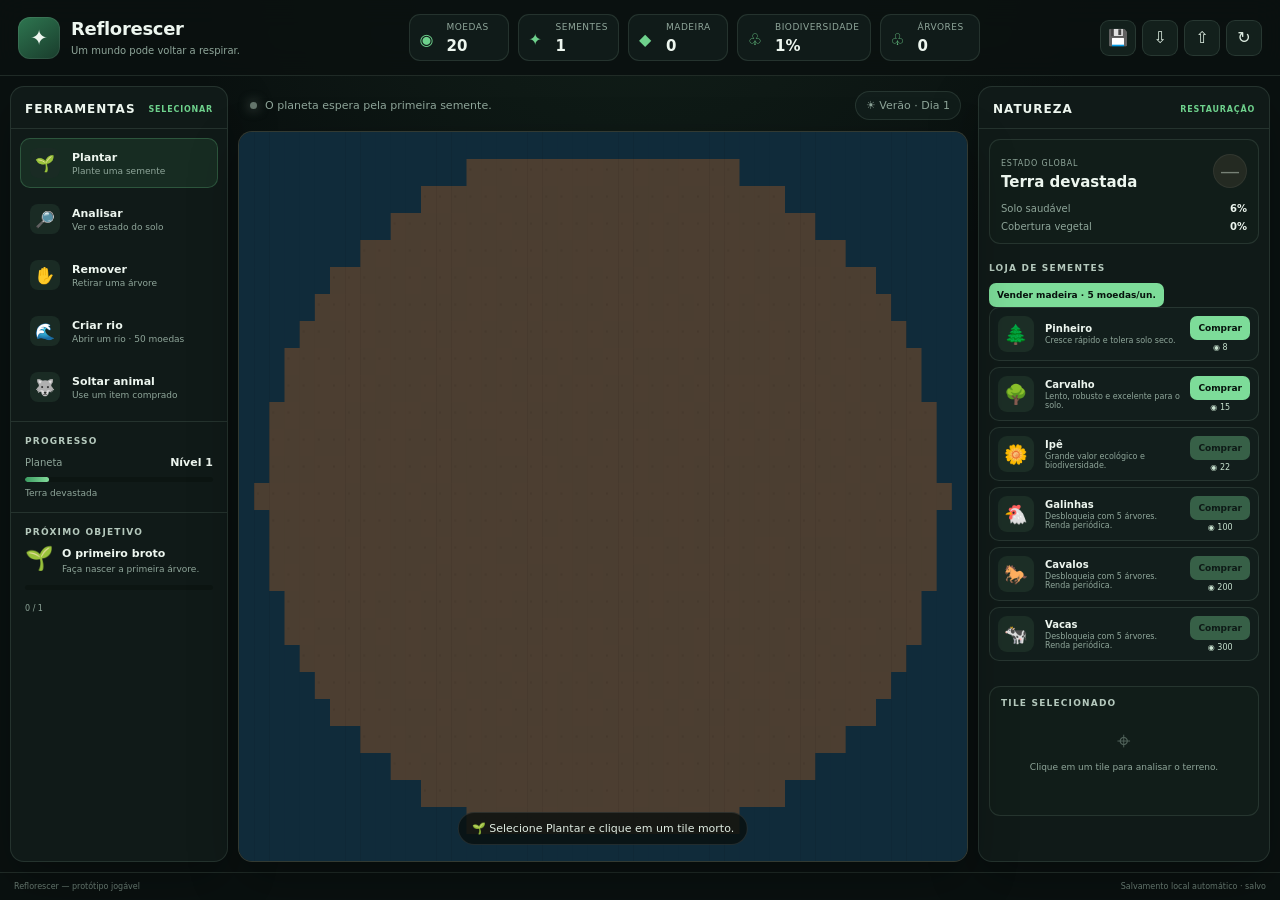
==== index.html @ 55187edc "mudanças no jogo" ====
<!DOCTYPE html>
<html lang="pt-BR">
<head>
  <meta charset="UTF-8">
  <meta name="viewport" content="width=device-width, initial-scale=1.0">
  <title>Reflorescer</title>
  <link rel="stylesheet" href="css/style.css">
  <link rel="stylesheet" href="css/ui.css">
  <link rel="stylesheet" href="css/animations.css">
  <link rel="shortcut icon" href="img/favicon.jogo.png" type="image/x-icon">
</head>
<body>
  <div id="app">
    <header class="topbar">
      <div class="brand">
        <div class="brand-mark">✦</div>
        <div>
          <h1>Reflorescer</h1>
          <span>Um mundo pode voltar a respirar.</span>
        </div>
      </div>

      <div class="stats" aria-label="Recursos do planeta">
        <div class="stat"><span class="icon">◉</span><span class="label">Moedas</span><strong id="coinsValue">0</strong></div>
        <div class="stat"><span class="icon">✦</span><span class="label">Sementes</span><strong id="seedsValue">1</strong></div>
        <div class="stat"><span class="icon">◆</span><span class="label">Madeira</span><strong id="woodValue">0</strong></div>
        <div class="stat bio-stat"><span class="icon">♧</span><span class="label">Biodiversidade</span><strong id="bioValue">0%</strong></div>
        <div class="stat"><span class="icon">♧</span><span class="label">Árvores</span><strong id="treesValue">0</strong></div>
      </div>

      <div class="top-actions">
        <button class="icon-button" id="saveButton" title="Salvar">💾</button>
        <button class="icon-button" id="exportButton" title="Exportar save">⇩</button>
        <label class="icon-button file-button" title="Importar save">⇧<input id="importInput" type="file" accept=".json,application/json"></label>
        <button class="icon-button danger" id="resetButton" title="Resetar mundo">↻</button>
      </div>
    </header>

    <main class="game-layout">
      <aside class="panel left-panel">
        <div class="panel-title">
          <span>Ferramentas</span>
          <small>SELECIONAR</small>
        </div>

        <div class="tool-list">
          <button class="tool active" data-tool="plant"><span>🌱</span><div><b>Plantar</b><small>Plante uma semente</small></div></button>
          <button class="tool" data-tool="inspect"><span>🔎</span><div><b>Analisar</b><small>Ver o estado do solo</small></div></button>
          <button class="tool" data-tool="remove"><span>✋</span><div><b>Remover</b><small>Retirar uma árvore</small></div></button>
          <button class="tool" data-tool="river"><span>🌊</span><div><b>Criar rio</b><small>Abrir um rio · 50 moedas</small></div></button>
          <button class="tool" data-tool="animal"><span>🐺</span><div><b>Soltar animal</b><small>Use um item comprado</small></div></button>
        </div>

        <div class="side-section">
          <div class="section-heading">Progresso</div>
          <div class="planet-level">
            <div class="level-line"><span>Planeta</span><strong id="planetLevelText">Nível 1</strong></div>
            <div class="progress"><i id="planetProgress"></i></div>
            <p id="planetStage">Terra devastada</p>
          </div>
        </div>

        <div class="side-section mission-card">
          <div class="section-heading">Próximo objetivo</div>
          <div class="mission-icon">🌱</div>
          <strong id="missionTitle">O primeiro broto</strong>
          <p id="missionDescription">Faça nascer a primeira árvore.</p>
          <div class="progress"><i id="missionProgress"></i></div>
          <small id="missionCounter">0 / 1</small>
        </div>
      </aside>

      <section class="world-wrap">
        <div class="world-toolbar">
          <div class="world-status">
            <span class="status-dot"></span>
            <span id="worldMessage">O planeta espera pela primeira semente.</span>
          </div>
          <div class="season-pill">☀️ Verão · Dia <span id="dayValue">1</span></div>
        </div>

        <div class="canvas-shell">
          <canvas id="worldCanvas" width="1152" height="648" aria-label="Mapa do planeta"></canvas>
          <div class="canvas-hint" id="canvasHint">
            <span>🌱</span> Selecione <b>Plantar</b> e clique em um tile morto.
          </div>
          <div class="toast-stack" id="toastStack"></div>
        </div>
      </section>

      <aside class="panel right-panel">
        <div class="panel-title">
          <span>Natureza</span>
          <small>RESTAURAÇÃO</small>
        </div>

        <section class="world-card">
          <div class="card-top">
            <div>
              <small>Estado global</small>
              <h2 id="worldCondition">Devastado</h2>
            </div>
            <div class="condition-orb" id="conditionOrb">·</div>
          </div>
          <div class="mini-metrics">
            <div><span>Solo saudável</span><strong id="soilMetric">4%</strong></div>
            <div><span>Cobertura vegetal</span><strong id="vegetationMetric">0%</strong></div>
          </div>
        </section>

        <section class="shop-section">
          <div class="section-heading">Loja de sementes</div>
          <button class="buy-button wood-sale" id="sellWoodButton">Vender madeira · 5 moedas/un.</button>
          <div id="shopList"></div>
        </section>

        <section class="selection-card" id="selectionCard">
          <div class="section-heading">Tile selecionado</div>
          <div class="empty-selection" id="emptySelection">
            <span>⌖</span>
            <p>Clique em um tile para analisar o terreno.</p>
          </div>
          <div id="selectionDetails" class="hidden"></div>
        </section>
      </aside>
    </main>

    <footer class="footer">
      <span>Reflorescer — protótipo jogável</span>
      <span>Salvamento local automático · <span id="saveStatus">salvo</span></span>
    </footer>
  </div>

  <script src="js/climate.js"></script>
  <script src="js/tree.js"></script>
  <script src="js/world.js"></script>
  <script src="js/player.js"></script>
  <script src="js/economy.js"></script>
  <script src="js/shop.js"></script>
  <script src="js/save.js"></script>
  <script src="js/missions.js"></script>
  <script src="js/achievements.js"></script>
  <script src="js/events.js"></script>
  <script src="js/animals.js"></script>
  <script src="js/research.js"></script>
  <script src="js/ui.js"></script>
  <script src="js/game.js"></script>
</body>
</html>
---- css/style.css ----
:root {
  --bg: #0a1110;
  --panel: rgba(17, 28, 25, .96);
  --panel-2: #15231f;
  --border: rgba(189, 224, 205, .12);
  --text: #edf6ef;
  --muted: #8fa69a;
  --green: #6ed18c;
  --green-2: #2f9c64;
  --gold: #e4c46a;
  --danger: #d66c6c;
  --shadow: 0 18px 50px rgba(0,0,0,.28);
  font-family: Inter, ui-sans-serif, system-ui, -apple-system, BlinkMacSystemFont, "Segoe UI", sans-serif;
}

* { box-sizing: border-box; }
html, body { margin: 0; min-height: 100%; background: var(--bg); color: var(--text); }
body { overflow: hidden; }
button, input { font: inherit; }

#app {
  min-height: 100vh;
  display: grid;
  grid-template-rows: 76px 1fr 28px;
  background:
    radial-gradient(circle at 50% -10%, rgba(68, 132, 89, .13), transparent 40%),
    #0a1110;
}

.topbar {
  display: grid;
  grid-template-columns: 270px 1fr auto;
  align-items: center;
  gap: 18px;
  padding: 10px 18px;
  border-bottom: 1px solid var(--border);
  background: rgba(10,17,16,.9);
  backdrop-filter: blur(14px);
  z-index: 10;
}

.brand { display: flex; align-items: center; gap: 11px; min-width: 0; }
.brand-mark {
  width: 42px; height: 42px; border-radius: 12px;
  display: grid; place-items: center;
  background: linear-gradient(145deg, #2e7650, #193c2c);
  box-shadow: inset 0 0 0 1px rgba(255,255,255,.08);
  font-size: 21px;
}
.brand h1 { font-size: 18px; margin: 0; letter-spacing: -.3px; }
.brand span { color: var(--muted); font-size: 10px; }

.stats { display: flex; justify-content: center; gap: 9px; min-width: 0; }
.stat {
  min-width: 100px; height: 47px; padding: 7px 10px;
  display: grid; grid-template-columns: 22px 1fr; grid-template-rows: 16px 18px;
  column-gap: 5px;
  border: 1px solid var(--border); border-radius: 11px;
  background: rgba(20,34,30,.7);
}
.stat .icon { grid-row: 1 / 3; align-self: center; font-size: 16px; color: var(--green); }
.stat .label { color: var(--muted); font-size: 9px; text-transform: uppercase; letter-spacing: .5px; }
.stat strong { font-size: 15px; line-height: 16px; }
.top-actions { display: flex; gap: 6px; }
.icon-button {
  width: 36px; height: 36px; border: 1px solid var(--border); border-radius: 9px;
  background: #13201c; color: #dcebe0; cursor: pointer; transition: .18s ease;
}
.icon-button:hover { transform: translateY(-1px); border-color: rgba(110,209,140,.45); background: #182a23; }
.icon-button.danger:hover { border-color: rgba(214,108,108,.5); }
.file-button { display: grid; place-items: center; }
.file-button input { display: none; }

.game-layout {
  min-height: 0;
  display: grid;
  grid-template-columns: 218px minmax(480px, 1fr) 292px;
  gap: 10px;
  padding: 10px;
}
.panel {
  min-height: 0;
  overflow: auto;
  border: 1px solid var(--border);
  background: var(--panel);
  border-radius: 14px;
  box-shadow: var(--shadow);
}
.world-wrap { min-width: 0; min-height: 0; display: grid; grid-template-rows: 38px 1fr; gap: 7px; }
.world-toolbar {
  display: flex; justify-content: space-between; align-items: center;
  padding: 0 7px 0 12px; color: var(--muted); font-size: 11px;
}
.world-status { display: flex; align-items: center; gap: 8px; }
.status-dot { width: 7px; height: 7px; border-radius: 50%; background: #65766d; box-shadow: 0 0 12px #65766d; }
.season-pill { padding: 7px 10px; border: 1px solid var(--border); border-radius: 999px; background: rgba(20,34,30,.7); }

.canvas-shell {
  min-height: 0; position: relative; overflow: hidden;
  border: 1px solid var(--border); border-radius: 14px;
  background: #20221d; box-shadow: var(--shadow);
}
#worldCanvas { width: 100%; height: 100%; display: block; image-rendering: auto; cursor: crosshair; }
.canvas-hint {
  position: absolute; left: 50%; bottom: 16px; transform: translateX(-50%);
  padding: 9px 13px; border-radius: 999px; color: #dfece2; font-size: 11px;
  background: rgba(8,15,13,.78); border: 1px solid rgba(255,255,255,.1);
  pointer-events: none; transition: opacity .3s ease;
}
.canvas-hint.hidden { opacity: 0; }

.panel-title {
  display: flex; justify-content: space-between; align-items: center;
  padding: 15px 14px 12px; border-bottom: 1px solid var(--border);
  font-size: 12px; font-weight: 800; text-transform: uppercase; letter-spacing: 1px;
}
.panel-title small { color: var(--green); font-size: 8px; letter-spacing: .8px; }
.tool-list { padding: 9px; display: grid; gap: 6px; }
.tool {
  width: 100%; display: grid; grid-template-columns: 34px 1fr; gap: 8px;
  align-items: center; text-align: left; padding: 9px;
  border: 1px solid transparent; border-radius: 10px; color: var(--text);
  background: transparent; cursor: pointer; transition: .18s ease;
}
.tool:hover { background: rgba(110,209,140,.06); }
.tool.active { background: rgba(72,157,100,.14); border-color: rgba(110,209,140,.25); }
.tool > span { width: 30px; height: 30px; display: grid; place-items: center; border-radius: 8px; background: #1a2b24; }
.tool b { display: block; font-size: 11px; }
.tool small { display: block; color: var(--muted); font-size: 9px; margin-top: 2px; }

.side-section { padding: 14px; border-top: 1px solid var(--border); }
.section-heading { color: #b5c9bd; font-size: 9px; text-transform: uppercase; letter-spacing: 1.2px; font-weight: 800; margin-bottom: 10px; }
.level-line, .mini-metrics > div { display: flex; justify-content: space-between; align-items: center; gap: 10px; font-size: 10px; color: var(--muted); }
.level-line strong { color: var(--text); font-size: 11px; }
.progress { height: 5px; overflow: hidden; border-radius: 99px; background: #0c1512; margin: 8px 0 6px; }
.progress i { display: block; height: 100%; width: 0; border-radius: inherit; background: linear-gradient(90deg, #3b9b61, #83dc9b); transition: width .35s ease; }
.planet-level p { margin: 0; color: var(--muted); font-size: 9px; }
.mission-card { position: relative; }
.mission-icon { float: left; font-size: 23px; margin: -2px 8px 7px 0; }
.mission-card strong { display: block; font-size: 11px; }
.mission-card p { margin: 3px 0 9px; color: var(--muted); font-size: 9px; line-height: 1.45; }
.mission-card > small { color: var(--muted); font-size: 8px; }

.right-panel { padding-bottom: 12px; }
.world-card, .selection-card { margin: 10px; border: 1px solid var(--border); border-radius: 11px; background: #111d19; padding: 11px; }
.card-top { display: flex; justify-content: space-between; align-items: center; }
.card-top small { color: var(--muted); font-size: 8px; text-transform: uppercase; letter-spacing: .8px; }
.card-top h2 { margin: 3px 0 0; font-size: 15px; }
.condition-orb { width: 34px; height: 34px; display: grid; place-items: center; border-radius: 50%; background: #242a22; color: #778176; font-size: 20px; box-shadow: inset 0 0 0 1px rgba(255,255,255,.06); }
.mini-metrics { display: grid; gap: 7px; margin-top: 12px; }
.mini-metrics strong { color: var(--text); font-size: 10px; }
.shop-section { padding: 9px 10px; }
.shop-item {
  display: grid; grid-template-columns: 39px 1fr auto; gap: 8px; align-items: center;
  padding: 8px; margin-bottom: 6px; border: 1px solid var(--border);
  border-radius: 10px; background: rgba(20,34,30,.7);
}
.shop-icon { width: 36px; height: 36px; display: grid; place-items: center; border-radius: 9px; background: #1c2e26; font-size: 19px; }
.shop-item h3 { margin: 0; font-size: 10px; }
.shop-item p { margin: 2px 0 0; color: var(--muted); font-size: 8px; }
.buy-button {
  border: 0; border-radius: 7px; padding: 7px 8px; color: #07130d;
  background: #7ddc99; font-weight: 800; font-size: 9px; cursor: pointer;
}
.buy-button:disabled { opacity: .35; cursor: not-allowed; }
.price { display: block; margin-top: 3px; text-align: center; color: #c8e2cf; font-size: 8px; }
.selection-card { min-height: 130px; }
.empty-selection { display: grid; place-items: center; text-align: center; padding: 9px; color: var(--muted); }
.empty-selection span { font-size: 24px; opacity: .5; }
.empty-selection p { margin: 6px 0 0; font-size: 9px; line-height: 1.4; }
.hidden { display: none !important; }
.detail-grid { display: grid; grid-template-columns: 1fr 1fr; gap: 7px; }
.detail {
  padding: 7px; border-radius: 7px; background: #16241f;
}
.detail span { display: block; color: var(--muted); font-size: 7px; text-transform: uppercase; }
.detail strong { display: block; margin-top: 2px; font-size: 10px; }
.tile-title { margin-bottom: 8px; font-size: 11px; font-weight: 800; }
.tile-title small { color: var(--muted); font-weight: 500; }

.footer {
  display: flex; justify-content: space-between; align-items: center;
  padding: 0 14px; color: #607169; font-size: 8px; border-top: 1px solid var(--border);
}

@media (max-width: 1100px) {
  .game-layout { grid-template-columns: 190px minmax(420px, 1fr); }
  .right-panel { display: none; }
  .topbar { grid-template-columns: 230px 1fr auto; }
  .stat { min-width: 75px; }
}
@media (max-width: 760px) {
  body { overflow: auto; }
  #app { min-height: 100vh; grid-template-rows: auto auto 28px; }
  .topbar { grid-template-columns: 1fr auto; }
  .stats { grid-column: 1 / -1; order: 3; overflow-x: auto; justify-content: flex-start; }
  .game-layout { grid-template-columns: 1fr; }
  .left-panel { display: none; }
  .world-wrap { min-height: 520px; }
}
---- css/ui.css ----
.toast-stack {
  position: absolute;
  top: 16px;
  right: 16px;
  display: grid;
  gap: 7px;
  width: min(270px, 60%);
  pointer-events: none;
  z-index: 5;
}
.toast {
  padding: 10px 12px;
  border: 1px solid rgba(129, 220, 151, .22);
  border-radius: 10px;
  background: rgba(9, 20, 15, .9);
  box-shadow: 0 12px 30px rgba(0,0,0,.25);
  color: #e5f2e8;
  font-size: 10px;
  animation: toast-in .25s ease-out both;
}
.toast strong { display: block; font-size: 11px; margin-bottom: 2px; }
---- css/animations.css ----
@keyframes toast-in {
  from { opacity: 0; transform: translateY(-8px) scale(.98); }
  to { opacity: 1; transform: translateY(0) scale(1); }
}
@keyframes toast-out {
  from { opacity: 1; transform: translateY(0); }
  to { opacity: 0; transform: translateY(-6px); }
}
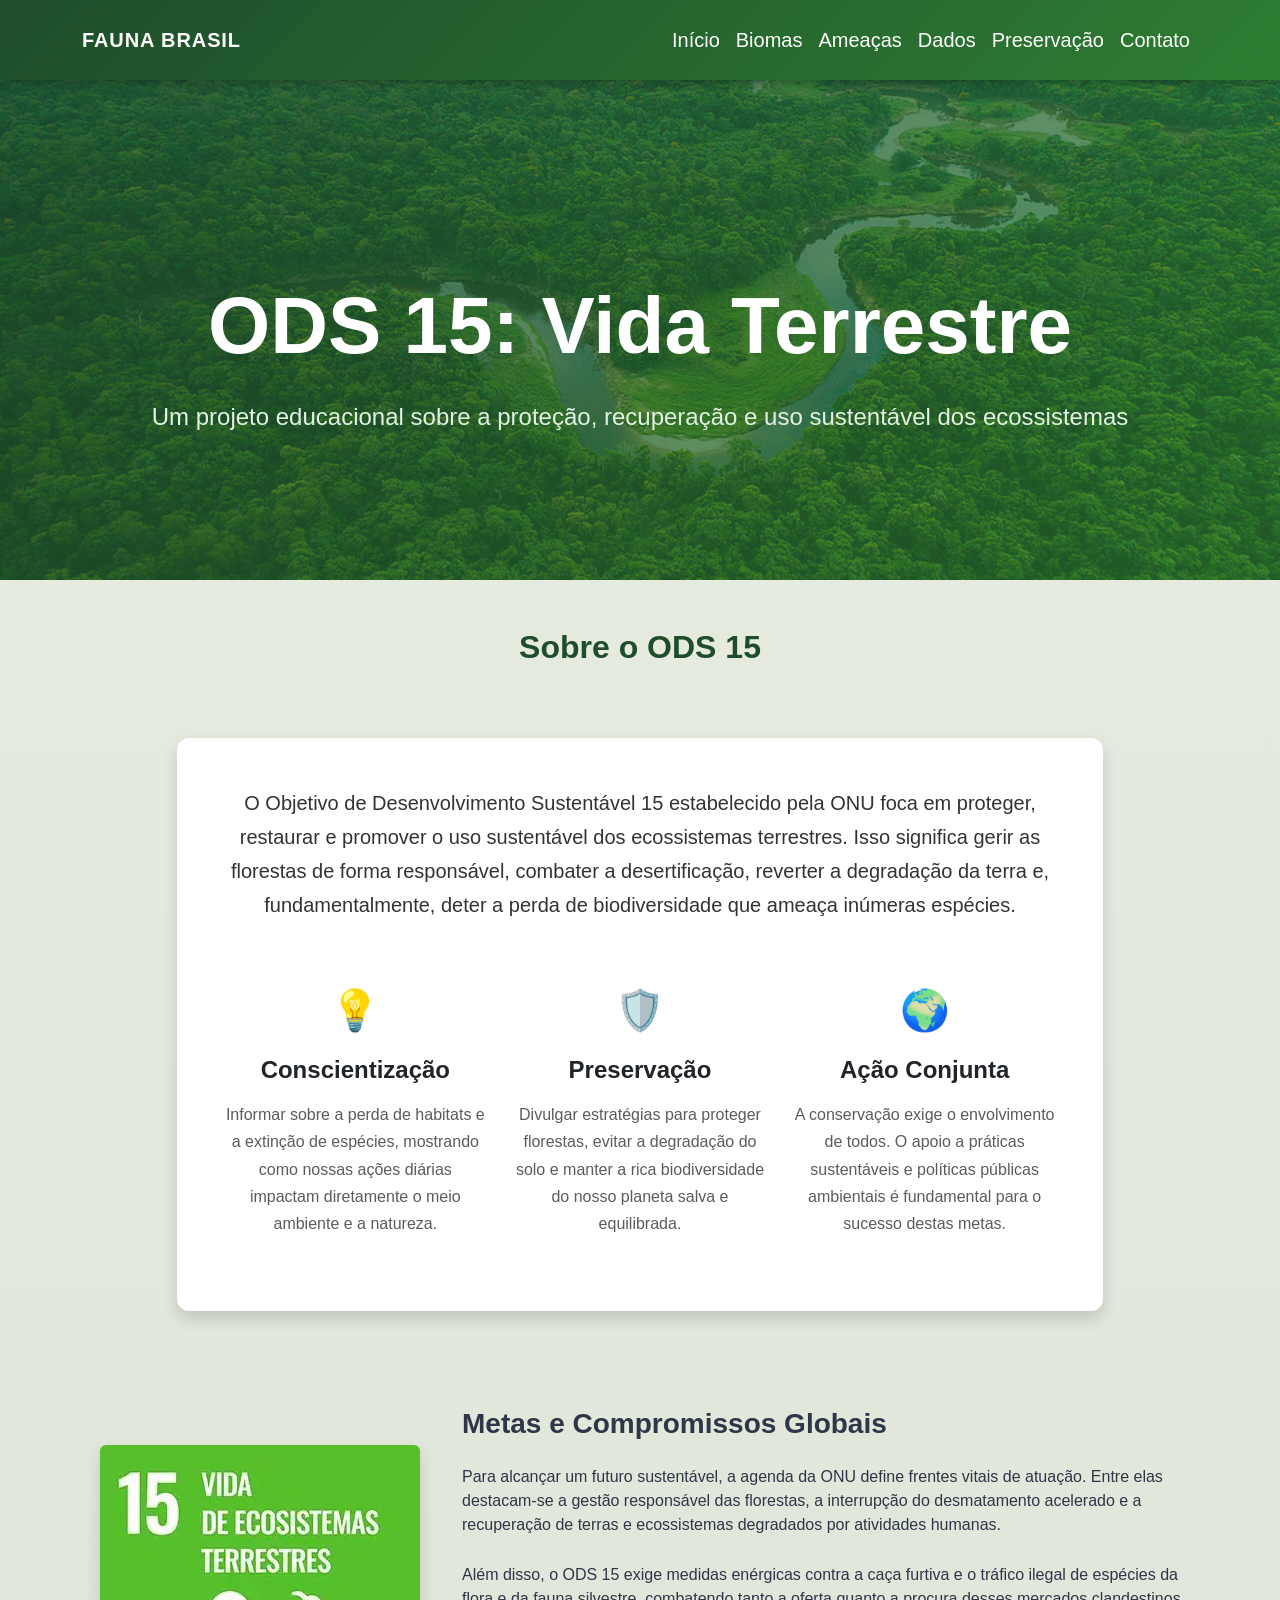
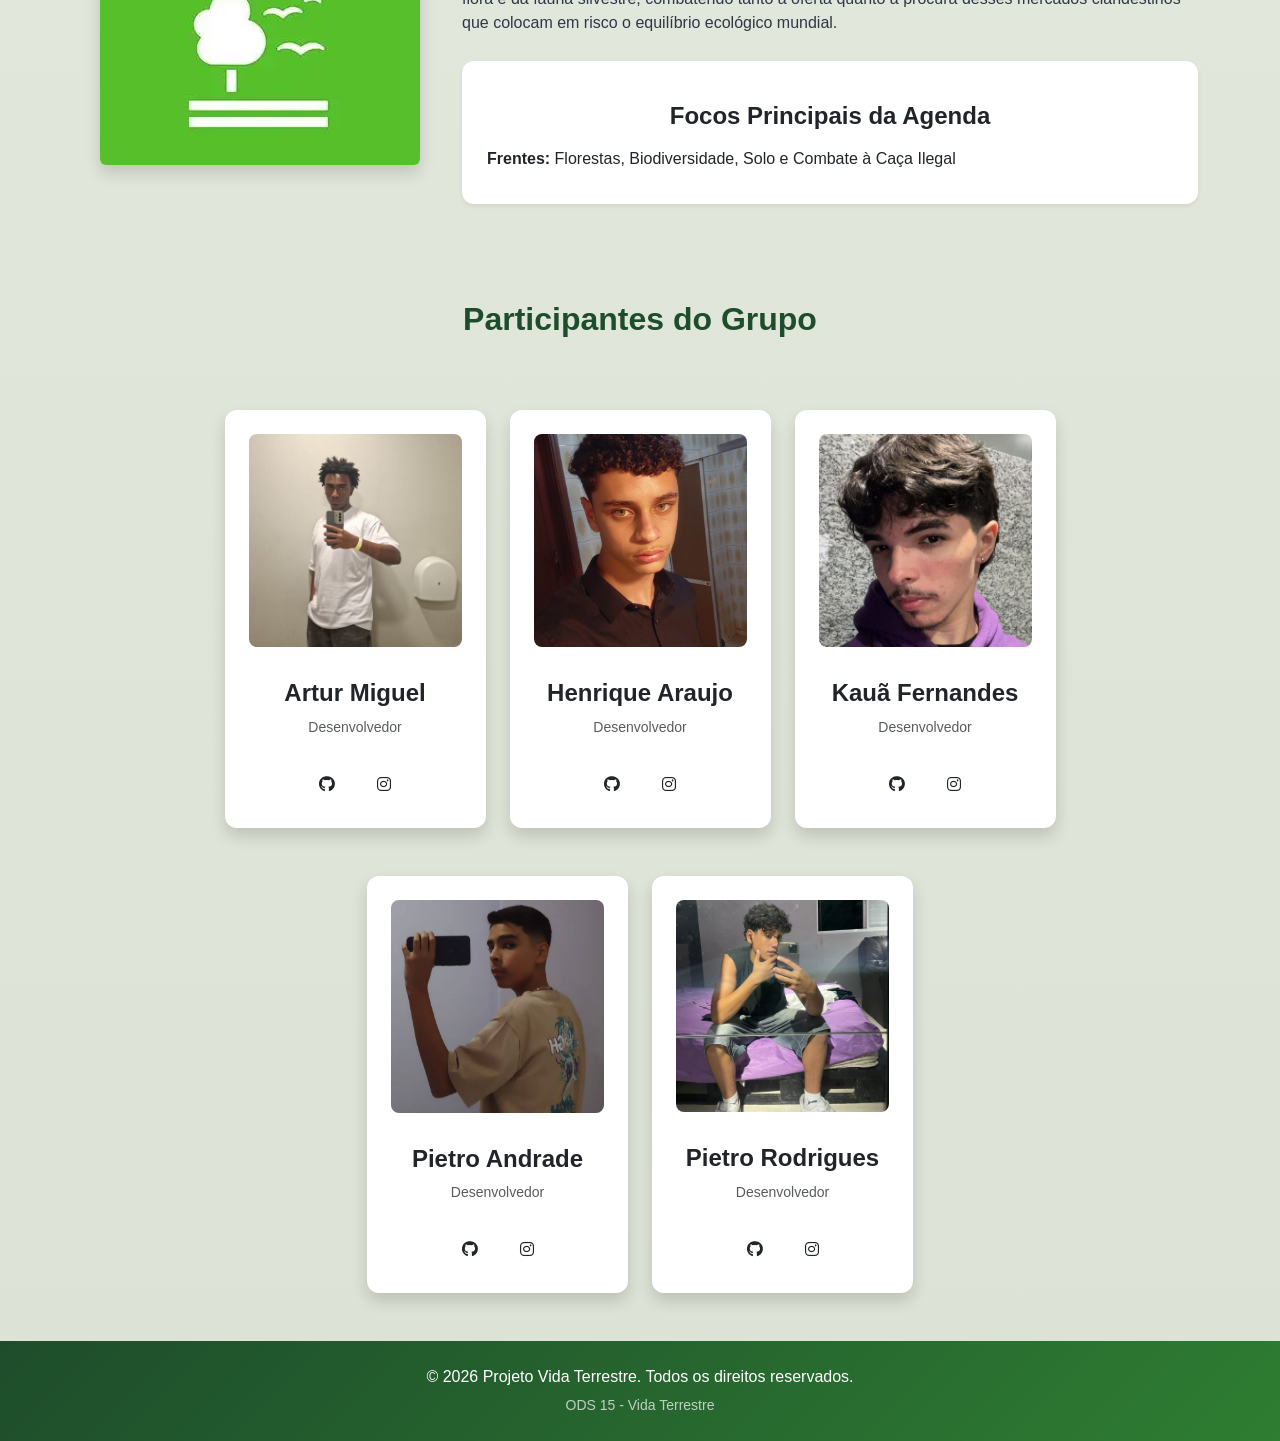
==== commit 57b35103: "preservacoes Co-authored-by: arturl1910 <arturl1910@users.noreply.github.com>" ====
--- a/index.html
+++ b/index.html
@@ -1,149 +1,237 @@
 <!DOCTYPE html>
 <html lang="pt-BR">
 <head>
-  <meta charset="UTF-8">
-  <meta name="viewport" content="width=device-width, initial-scale=1.0">
-  <title>Reflorescer</title>
-  <link rel="stylesheet" href="css/style.css">
-  <link rel="stylesheet" href="css/ui.css">
-  <link rel="stylesheet" href="css/animations.css">
-  <link rel="shortcut icon" href="img/favicon.jogo.png" type="image/x-icon">
+    <meta charset="UTF-8">
+    <meta name="viewport" content="width=device-width, initial-scale=1.0">
+    <title>Preservação - Vida Terrestre</title>
+        <link rel="shortcut icon" href="img/favicon.png">
+    <link href="bootstrap-5.3.8-dist/css/bootstrap.css" rel="stylesheet">
+    <link rel="preconnect" href="https://fonts.googleapis.com">
+    <link rel="preconnect" href="https://fonts.gstatic.com" crossorigin>
+    <link href="https://fonts.googleapis.com/css2?family=Poppins:wght@300;400;500;600;700&display=swap" rel="stylesheet">
+    <link href="https://fonts.googleapis.com/css2?family=Bebas+Neue&display=swap" rel="stylesheet">
+    <link href="https://fonts.cdnfonts.com/css/surprisedmonkey" rel="stylesheet">
+    <link href="https://fonts.cdnfonts.com/css/barlow" rel="stylesheet">
+    <link rel="stylesheet" href="https://cdnjs.cloudflare.com/ajax/libs/font-awesome/6.5.0/css/all.min.css">
+    <link rel="stylesheet" href="css/inicio.css">
 </head>
 <body>
-  <div id="app">
-    <header class="topbar">
-      <div class="brand">
-        <div class="brand-mark">✦</div>
-        <div>
-          <h1>Reflorescer</h1>
-          <span>Um mundo pode voltar a respirar.</span>
-        </div>
+    <header>
+      <nav class="navbar navbar-expand-lg navbar-dark fixed-top">
+    <div class="container">
+      <a class="navbar-brand fw-bold" href="index.html">FAUNA BRASIL</a>
+      <button class="navbar-toggler" type="button" data-bs-toggle="collapse" data-bs-target="#navbarNav"
+              aria-controls="navbarNav" aria-expanded="false" aria-label="Toggle navigation">
+        <span class="navbar-toggler-icon"></span>
+      </button>
+      <div class="collapse navbar-collapse justify-content-end" id="navbarNav">
+        <ul class="navbar-nav">
+          <li class="nav-item"><a class="nav-link" href="index.html">Início</a></li>
+          <li class="nav-item"><a class="nav-link" href="biomas.html">Biomas</a></li>
+          <li class="nav-item"><a class="nav-link" href="ameacas.html">Ameaças</a></li>
+          <li class="nav-item"><a class="nav-link" href="dados.html">Dados</a></li>
+          <li class="nav-item"><a class="nav-link" href="preservacao.html">Preservação</a></li>
+          <li class="nav-item"><a class="nav-link" href="contato.html">Contato</a></li>
+        </ul>
       </div>
-
-      <div class="stats" aria-label="Recursos do planeta">
-        <div class="stat"><span class="icon">◉</span><span class="label">Moedas</span><strong id="coinsValue">0</strong></div>
-        <div class="stat"><span class="icon">✦</span><span class="label">Sementes</span><strong id="seedsValue">1</strong></div>
-        <div class="stat"><span class="icon">◆</span><span class="label">Madeira</span><strong id="woodValue">0</strong></div>
-        <div class="stat bio-stat"><span class="icon">♧</span><span class="label">Biodiversidade</span><strong id="bioValue">0%</strong></div>
-        <div class="stat"><span class="icon">♧</span><span class="label">Árvores</span><strong id="treesValue">0</strong></div>
-      </div>
-
-      <div class="top-actions">
-        <button class="icon-button" id="saveButton" title="Salvar">💾</button>
-        <button class="icon-button" id="exportButton" title="Exportar save">⇩</button>
-        <label class="icon-button file-button" title="Importar save">⇧<input id="importInput" type="file" accept=".json,application/json"></label>
-        <button class="icon-button danger" id="resetButton" title="Resetar mundo">↻</button>
-      </div>
+    </div>
+  </nav>
     </header>
-
-    <main class="game-layout">
-      <aside class="panel left-panel">
-        <div class="panel-title">
-          <span>Ferramentas</span>
-          <small>SELECIONAR</small>
-        </div>
-
-        <div class="tool-list">
-          <button class="tool active" data-tool="plant"><span>🌱</span><div><b>Plantar</b><small>Plante uma semente</small></div></button>
-          <button class="tool" data-tool="inspect"><span>🔎</span><div><b>Analisar</b><small>Ver o estado do solo</small></div></button>
-          <button class="tool" data-tool="remove"><span>✋</span><div><b>Remover</b><small>Retirar uma árvore</small></div></button>
-          <button class="tool" data-tool="river"><span>🌊</span><div><b>Criar rio</b><small>Abrir um rio · 50 moedas</small></div></button>
-          <button class="tool" data-tool="animal"><span>🐺</span><div><b>Soltar animal</b><small>Use um item comprado</small></div></button>
-        </div>
-
-        <div class="side-section">
-          <div class="section-heading">Progresso</div>
-          <div class="planet-level">
-            <div class="level-line"><span>Planeta</span><strong id="planetLevelText">Nível 1</strong></div>
-            <div class="progress"><i id="planetProgress"></i></div>
-            <p id="planetStage">Terra devastada</p>
-          </div>
-        </div>
-
-        <div class="side-section mission-card">
-          <div class="section-heading">Próximo objetivo</div>
-          <div class="mission-icon">🌱</div>
-          <strong id="missionTitle">O primeiro broto</strong>
-          <p id="missionDescription">Faça nascer a primeira árvore.</p>
-          <div class="progress"><i id="missionProgress"></i></div>
-          <small id="missionCounter">0 / 1</small>
-        </div>
-      </aside>
-
-      <section class="world-wrap">
-        <div class="world-toolbar">
-          <div class="world-status">
-            <span class="status-dot"></span>
-            <span id="worldMessage">O planeta espera pela primeira semente.</span>
-          </div>
-          <div class="season-pill">☀️ Verão · Dia <span id="dayValue">1</span></div>
-        </div>
-
-        <div class="canvas-shell">
-          <canvas id="worldCanvas" width="1152" height="648" aria-label="Mapa do planeta"></canvas>
-          <div class="canvas-hint" id="canvasHint">
-            <span>🌱</span> Selecione <b>Plantar</b> e clique em um tile morto.
-          </div>
-          <div class="toast-stack" id="toastStack"></div>
-        </div>
-      </section>
-
-      <aside class="panel right-panel">
-        <div class="panel-title">
-          <span>Natureza</span>
-          <small>RESTAURAÇÃO</small>
-        </div>
-
-        <section class="world-card">
-          <div class="card-top">
-            <div>
-              <small>Estado global</small>
-              <h2 id="worldCondition">Devastado</h2>
-            </div>
-            <div class="condition-orb" id="conditionOrb">·</div>
-          </div>
-          <div class="mini-metrics">
-            <div><span>Solo saudável</span><strong id="soilMetric">4%</strong></div>
-            <div><span>Cobertura vegetal</span><strong id="vegetationMetric">0%</strong></div>
-          </div>
-        </section>
-
-        <section class="shop-section">
-          <div class="section-heading">Loja de sementes</div>
-          <button class="buy-button wood-sale" id="sellWoodButton">Vender madeira · 5 moedas/un.</button>
-          <div id="shopList"></div>
-        </section>
-
-        <section class="selection-card" id="selectionCard">
-          <div class="section-heading">Tile selecionado</div>
-          <div class="empty-selection" id="emptySelection">
-            <span>⌖</span>
-            <p>Clique em um tile para analisar o terreno.</p>
-          </div>
-          <div id="selectionDetails" class="hidden"></div>
-        </section>
-      </aside>
-    </main>
-
-    <footer class="footer">
-      <span>Reflorescer — protótipo jogável</span>
-      <span>Salvamento local automático · <span id="saveStatus">salvo</span></span>
+    <section id="inicio" class="banner-section">
+        <div class="container">
+            <div class="row">
+                <div class="col-12 text-center text-white">
+                    <h1 class="display-3 fw-bold mb-4">ODS 15: Vida Terrestre</h1>
+                    <p class="subtitulo fs-4">Um projeto educacional sobre a proteção, recuperação e uso sustentável dos ecossistemas</p>
+                </div>
+            </div>
+        </div>
+    </section>
+
+    <section id="sobre" class="py-5">
+        <div class="container">
+            <div class="row mb-5">
+                <div class="col-12">
+                    <h2 class="text-center fw-bold mb-4">Sobre o ODS 15</h2>
+                </div>
+            </div>
+            <div class="row">
+                <div class="col-lg-10 mx-auto">
+                    <div class="card border-0 shadow">
+                        <div class="card-body p-5">
+                            <p class="lead text-center mb-5">
+                                O Objetivo de Desenvolvimento Sustentável 15 estabelecido pela ONU foca em proteger, restaurar e promover o uso sustentável dos ecossistemas terrestres. Isso significa gerir as florestas de forma responsável, combater a desertificação, reverter a degradação da terra e, fundamentalmente, deter a perda de biodiversidade que ameaça inúmeras espécies.
+                            </p>
+                            <div class="row g-4">
+                                <div class="col-md-4">
+                                    <div class="text-center">
+                                        <div class="mb-3 fs-1">💡</div>
+                                        <h5 class="fw-semibold mb-3">Conscientização</h5>
+                                        <p class="text-muted">Informar sobre a perda de habitats e a extinção de espécies, mostrando como nossas ações diárias impactam diretamente o meio ambiente e a natureza.</p>
+                                    </div>
+                                </div>
+                                <div class="col-md-4">
+                                    <div class="text-center">
+                                        <div class="mb-3 fs-1">🛡️</div>
+                                        <h5 class="fw-semibold mb-3">Preservação</h5>
+                                        <p class="text-muted">Divulgar estratégias para proteger florestas, evitar a degradação do solo e manter a rica biodiversidade do nosso planeta salva e equilibrada.</p>
+                                    </div>
+                                </div>
+                                <div class="col-md-4">
+                                    <div class="text-center">
+                                        <div class="mb-3 fs-1">🌍</div>
+                                        <h5 class="fw-semibold mb-3">Ação Conjunta</h5>
+                                        <p class="text-muted">A conservação exige o envolvimento de todos. O apoio a práticas sustentáveis e políticas públicas ambientais é fundamental para o sucesso destas metas.</p>
+                                    </div>
+                                </div>
+                            </div>
+                        </div>
+                    </div>
+                </div>
+            </div>
+        </div>
+    </section>
+
+<section id="sobre" class="py-5">
+        <div class="container">
+            <!-- Segunda parte:focada em aprofundar o ODS 15 com a imagem ao lado -->
+            <div class="row align-items-center">
+                <div class="col-lg-4 mb-4 mb-lg-0 text-center">
+                    <img src="img/ods.png" class="img-fluid rounded shadow" alt="Logo Oficial ODS 15 Vida Terrestre">
+                </div>
+                <div class="col-lg-8">
+                    <h3 class="fw-semibold mb-4">Metas e Compromissos Globais</h3>
+                    <p class="mb-3">
+                        Para alcançar um futuro sustentável, a agenda da ONU define frentes vitais de atuação. Entre elas destacam-se a gestão responsável das florestas, a interrupção do desmatamento acelerado e a recuperação de terras e ecossistemas degradados por atividades humanas.
+                    </p>
+                    <p class="mb-3">
+                        Além disso, o ODS 15 exige medidas enérgicas contra a caça furtiva e o tráfico ilegal de espécies da flora e da fauna silvestre, combatendo tanto a oferta quanto a procura desses mercados clandestinos que colocam em risco o equilíbrio ecológico mundial.
+                    </p>
+                    <div class="card border-0 shadow-sm">
+                        <div class="card-body">
+                            <h5 class="fw-semibold mb-3">Focos Principais da Agenda</h5>
+                            <ul class="list-unstyled mb-0">
+                                <li class="mb-2"><strong>Frentes: </strong>Florestas, Biodiversidade, Solo e Combate à Caça Ilegal</li>
+                            </ul>
+                        </div>
+                    </div>
+                </div>
+            </div>
+
+        </div>
+    </section>
+
+    <section id="participantes" class="py-5">
+        <div class="container">
+            <div class="row mb-5">
+                <div class="col-12">
+                    <h2 class="text-center fw-bold mb-4">Participantes do Grupo</h2>
+                </div>
+            </div>
+
+            <div class="row justify-content-center g-4">
+                <div class="col-lg-3 col-md-4">
+                    <div class="card border-0 shadow h-100">
+                        <div class="card-body text-center p-4">
+                            <img src="img/Artur.jpeg" class="img-fluid rounded-3 mb-3" alt="Participante">
+                            <h5 class="fw-semibold mb-2">Artur Miguel</h5>
+                            <p class="text-muted small mb-3">Desenvolvedor</p>
+                            <div class="d-flex gap-2 justify-content-center">
+                                <a class="btn btn-white btn-social mx-1" href="https://github.com/arturl1910" aria-label="Perfil do GitHub">
+                                <i class="fab fa-github"></i></a>
+                                <a class="btn btn-white btn-social mx-1" href="https://www.instagram.com/arturl1910" aria-label="Perfil do Instagram">
+                                <i class="fab fa-instagram"></i></a>
+                            </div>
+                        </div>
+                    </div>
+                </div>
+
+                <div class="col-lg-3 col-md-4">
+                    <div class="card border-0 shadow h-100">
+                        <div class="card-body text-center p-4">
+                            <img src="img/Henrique.jpeg" class="img-fluid rounded-3 mb-3" alt="Participante">
+                            <h5 class="fw-semibold mb-2">Henrique Araujo</h5>
+                            <p class="text-muted small mb-3">Desenvolvedor</p>
+                            <div class="d-flex gap-2 justify-content-center">
+                                <a class="btn btn-white btn-social mx-1" href="https://github.com/henriqueabatista" aria-label="Perfil do GitHub">
+                                <i class="fab fa-github"></i></a>
+                                <a class="btn btn-white btn-social mx-1" href="https://www.instagram.com/_batista.15" aria-label="Perfil do Instagram">
+                                <i class="fab fa-instagram"></i></a>
+                            </div>
+                        </div>
+                    </div>
+                </div>
+
+                <div class="col-lg-3 col-md-4">
+                    <div class="card border-0 shadow h-100">
+                        <div class="card-body text-center p-4">
+                            <img src="img/kaua.jpeg" class="img-fluid rounded-3 mb-3" alt="Participante">
+                            <h5 class="fw-semibold mb-2">Kauã Fernandes</h5>
+                            <p class="text-muted small mb-3">Desenvolvedor</p>
+                            <div class="d-flex gap-2 justify-content-center">
+                                <a class="btn btn-white btn-social mx-1" href="https://github.com/kauafernandesTec" aria-label="Perfil do GitHub">
+                                <i class="fab fa-github"></i></a>
+                                <a class="btn btn-white btn-social mx-1" href="https://www.instagram.com/fern4desz_" aria-label="Perfil do Instagram">
+                                <i class="fab fa-instagram"></i></a>
+                            </div>
+                        </div>
+                    </div>
+                </div>
+            </div>
+
+            <div class="row justify-content-center g-4 mt-4">
+                <div class="col-lg-3 col-md-4">
+                    <div class="card border-0 shadow h-100">
+                        <div class="card-body text-center p-4">
+                            <img src="img/PietroA.jpeg" class="img-fluid rounded-3 mb-3" alt="Participante">
+                            <h5 class="fw-semibold mb-2">Pietro Andrade</h5>
+                            <p class="text-muted small mb-3">Desenvolvedor</p>
+                            <div class="d-flex gap-2 justify-content-center">
+                                <a class="btn btn-white btn-social mx-1" href="https://github.com/PietroSantos280" aria-label="Perfil do GitHub">
+                                <i class="fab fa-github"></i></a>
+                                <a class="btn btn-white btn-social mx-1" href="https://www.instagram.com/santospietro207" aria-label="Perfil do Instagram">
+                                <i class="fab fa-instagram"></i></a>
+                            </div>
+                        </div>
+                    </div>
+                </div>
+
+                <div class="col-lg-3 col-md-4">
+                    <div class="card border-0 shadow h-100">
+                        <div class="card-body text-center p-4">
+                            <img src="img/PietroR.jpeg" class="img-fluid rounded-3 mb-3" alt="Participante">
+                            <h5 class="fw-semibold mb-2">Pietro Rodrigues</h5>
+                            <p class="text-muted small mb-3">Desenvolvedor</p>
+                            <div class="d-flex gap-2 justify-content-center">
+                                <a class="btn btn-white btn-social mx-1" href="https://github.com/pietrorodrigues09" aria-label="Perfil do GitHub">
+                                <i class="fab fa-github"></i></a>
+                                <a class="btn btn-white btn-social mx-1" href="https://www.instagram.com/p.rodr1gues_" aria-label="Perfil do Instagram">
+                                <i class="fab fa-instagram"></i></a>
+                            </div>
+                        </div>
+                    </div>
+                </div>
+            </div>
+        </div>
+    </section>
+
+  <footer class="py-4">
+
+        <div class="container">
+
+            <p class="mb-1">
+                &copy; 2026 Projeto Vida Terrestre.
+                Todos os direitos reservados.
+            </p>
+
+            <small>
+                ODS 15 - Vida Terrestre
+            </small>
+
+        </div>
+
     </footer>
-  </div>
-
-  <script src="js/climate.js"></script>
-  <script src="js/tree.js"></script>
-  <script src="js/world.js"></script>
-  <script src="js/player.js"></script>
-  <script src="js/economy.js"></script>
-  <script src="js/shop.js"></script>
-  <script src="js/save.js"></script>
-  <script src="js/missions.js"></script>
-  <script src="js/achievements.js"></script>
-  <script src="js/events.js"></script>
-  <script src="js/animals.js"></script>
-  <script src="js/research.js"></script>
-  <script src="js/ui.js"></script>
-  <script src="js/game.js"></script>
+
+    <script src="bootstrap-5.3.8-dist/js/bootstrap.bundle.js"></script>
 </body>
-</html>
+</html>
--- a/css/inicio.css
+++ b/css/inicio.css
@@ -0,0 +1,844 @@
+* {
+  margin: 0;
+  padding: 0;
+  box-sizing: border-box;
+}
+
+html {
+  scroll-behavior: smooth;
+}
+
+body {
+  font-family: "Barlow", sans-serif;
+  background: linear-gradient(180deg, #e8ece1, #dce2d5);
+  color: #2d3748;
+}
+
+p {
+  font-family: "Barlow", sans-serif;
+  padding-bottom: 10px;
+}
+
+.navbar {
+  background: linear-gradient(135deg, #1e4d2b, #2e7d32);
+  box-shadow: 0 2px 10px rgba(0, 0, 0, 0.3);
+  font-size: 20px;
+  min-height: 80px;
+  padding: 0.5rem 0;
+}
+
+.navbar .navbar-brand {
+  color: white;
+  font-size: 1.25rem;
+  padding: 0.5rem 0;
+  letter-spacing: 0.9px;
+}
+
+.navbar .nav-link {
+  color: white;
+  padding: 0.5rem 1rem;
+}
+
+.navbar .nav-link:hover,
+.navbar .nav-link.active {
+  color: #dcefdc;
+}
+
+.navbar-toggler {
+  border: none;
+  background: transparent;
+}
+
+.banner-section {
+  background:
+    linear-gradient(
+      135deg,
+      rgba(30, 77, 43, 0.8),
+      rgba(46, 125, 50, 0.7)
+    ),
+    url("../img/amazonia.jpg") center / cover no-repeat;
+  min-height: 500px;
+  display: flex;
+  align-items: center;
+  justify-content: center;
+  text-align: center;
+  color: white;
+  padding: 160px 20px 80px;
+  margin-top: 80px;
+}
+
+.banner-section h1 {
+  font-family: "Surprisedmonkey", sans-serif;
+  font-size: 80px;
+  font-weight: 700;
+  line-height: 1.2;
+}
+
+.subtitulo {
+  font-size: 1.25rem;
+  color: #e2f1e1;
+  line-height: 1.6;
+}
+
+section {
+  position: relative;
+}
+
+section h2 {
+  font-weight: 700;
+  color: #1e4d2b;
+  margin-bottom: 2rem;
+}
+
+.section-white {
+  background-color: #ffffff;
+}
+
+.section-light {
+  background-color: #f4f6f0;
+}
+
+.card {
+  border-radius: 12px;
+  border: none;
+  overflow: hidden;
+  transition: transform 0.3s ease, box-shadow 0.3s ease;
+}
+
+.card:hover {
+  transform: translateY(-5px);
+  box-shadow: 0 20px 55px rgba(0, 0, 0, 0.15) !important;
+}
+
+.card-img-top {
+  width: 100%;
+  height: 250px;
+  object-fit: cover;
+  object-position: center;
+  display: block;
+}
+
+.card-body {
+  padding: 25px;
+}
+
+.card-body h5 {
+  margin-top: 1rem;
+  margin-bottom: 15px;
+  text-align: center;
+  font-size: 1.5rem;
+}
+
+.card-body p {
+  line-height: 1.7;
+  color: #333;
+}
+
+.titulo-amazonia {
+  color: #198754 !important;
+}
+
+.titulo-cerrado {
+  color: #f0ad00 !important;
+}
+
+.titulo-mata {
+  color: #dc3545 !important;
+}
+
+.titulo-caatinga {
+  color: #a67c00 !important;
+}
+
+.titulo-pantanal {
+  color: #0d6efd !important;
+}
+
+.titulo-pampa {
+  color: #20a05a !important;
+}
+
+.badge {
+  display: block;
+  width: 100%;
+  padding: 10px;
+  font-size: 0.9rem;
+  text-align: center;
+}
+
+.badge-amazonia {
+  background-color: #198754;
+}
+
+.badge-cerrado {
+  background-color: #f0ad00;
+}
+
+.badge-mata {
+  background-color: #dc3545;
+}
+
+.badge-caatinga {
+  background-color: #a67c00;
+}
+
+.badge-pantanal {
+  background-color: #0d6efd;
+}
+
+.badge-pampa {
+  background-color: #20a05a;
+}
+
+.accordion-item {
+  border-radius: 12px !important;
+  overflow: hidden;
+  margin-bottom: 1rem;
+  border: 1px solid #dee2e6;
+}
+
+.accordion-button {
+  font-size: 1.1rem;
+  padding: 1.25rem 1.5rem;
+  background-color: #f4f6f0;
+  color: #1e4d2b;
+  font-weight: 600;
+}
+
+.accordion-button:not(.collapsed) {
+  background: linear-gradient(135deg, #1e4d2b, #2e7d32);
+  color: white;
+  box-shadow: 0 4px 15px rgba(30, 77, 43, 0.3);
+}
+
+.accordion-button:focus {
+  box-shadow: 0 0 0 0.25rem rgba(46, 125, 50, 0.25);
+}
+
+.accordion-body {
+  background-color: #ffffff;
+  color: #555;
+  line-height: 1.7;
+}
+
+#biomasCarousel {
+  position: relative;
+  width: 100%;
+  overflow: hidden;
+  border-radius: 14px;
+  background-color: white;
+  box-shadow: 0 12px 35px rgba(0, 0, 0, 0.12);
+}
+
+#biomasCarousel .carousel-inner {
+  width: 100%;
+  border-radius: 14px;
+  background-color: white;
+}
+
+#biomasCarousel .carousel-item {
+  width: 100%;
+  background-color: white;
+}
+
+#biomasCarousel .conservacao-slide {
+  width: 100%;
+  background-color: white;
+}
+
+#biomasCarousel .carousel-imagem {
+  position: relative;
+  width: 100%;
+  height: 330px;
+  overflow: hidden;
+}
+
+#biomasCarousel .carousel-imagem img {
+  width: 100%;
+  height: 100%;
+  display: block;
+  object-fit: cover;
+  object-position: center;
+}
+
+#biomasCarousel .conservacao-conteudo {
+  width: 100%;
+  background-color: white;
+  text-align: center;
+  padding: 30px 70px 50px;
+  display: flex;
+  flex-direction: column;
+  align-items: center;
+}
+
+#biomasCarousel .conservacao-conteudo h4 {
+  width: 100%;
+  color: #1e4d2b;
+  font-size: 1.75rem;
+  font-weight: 700;
+  text-align: center;
+  margin: 0 0 6px;
+}
+
+#biomasCarousel .conservacao-subtitulo {
+  width: 100%;
+  color: #777;
+  font-size: 1rem;
+  text-align: center;
+  margin: 0 0 25px;
+}
+
+#biomasCarousel .conservacao-texto {
+  width: 100%;
+  max-width: 900px;
+  margin: 0 auto 14px;
+  color: #444;
+  font-size: 1.05rem;
+  line-height: 1.6;
+  text-align: center;
+}
+
+#biomasCarousel .conservacao-texto.secundario {
+  color: #777;
+  font-size: 0.95rem;
+  margin-bottom: 0;
+}
+
+#biomasCarousel .carousel-control-prev,
+#biomasCarousel .carousel-control-next {
+  position: absolute;
+  top: 0;
+  bottom: auto;
+  height: 330px;
+  width: 90px;
+  display: flex;
+  align-items: center;
+  justify-content: center;
+  opacity: 1;
+  z-index: 10;
+}
+
+#biomasCarousel .carousel-control-prev {
+  left: 0;
+}
+
+#biomasCarousel .carousel-control-next {
+  right: 0;
+}
+
+#biomasCarousel .seta-carrossel {
+  width: 48px;
+  height: 48px;
+  display: flex;
+  align-items: center;
+  justify-content: center;
+  border-radius: 50%;
+  background-color: rgba(20, 30, 24, 0.72);
+  color: white;
+  font-family: Arial, sans-serif;
+  font-size: 40px;
+  font-weight: 300;
+  line-height: 1;
+  padding-bottom: 6px;
+  transition: background-color 0.25s ease, transform 0.25s ease;
+}
+
+#biomasCarousel .carousel-control-prev:hover .seta-carrossel,
+#biomasCarousel .carousel-control-next:hover .seta-carrossel {
+  background-color: #1e4d2b;
+  transform: scale(1.08);
+}
+
+#biomasCarousel .carousel-indicators {
+  position: absolute;
+  left: 0;
+  right: 0;
+  bottom: 17px;
+  display: flex;
+  justify-content: center;
+  align-items: center;
+  margin: 0;
+  gap: 7px;
+  z-index: 20;
+}
+
+#biomasCarousel .carousel-indicators button {
+  width: 9px;
+  height: 9px;
+  padding: 0;
+  margin: 0;
+  border: none;
+  border-radius: 50%;
+  background-color: #a5b2aa;
+  opacity: 1;
+  transition: 0.25s ease;
+}
+
+#biomasCarousel .carousel-indicators button.active {
+  width: 25px;
+  border-radius: 10px;
+  background-color: #1e4d2b;
+}
+
+.icone-ameaca {
+  width: 170px;
+  height: 170px;
+  object-fit: cover;
+  object-position: center 70%;
+  border-radius: 8px;
+}
+
+.contact-section {
+  padding: 60px 0;
+  background: linear-gradient(180deg, #e8ece1, #dce2d5);
+}
+
+.contact-card,
+.info-card {
+  background: white;
+  padding: 40px;
+  border-radius: 12px;
+  box-shadow: 0 4px 15px rgba(0, 0, 0, 0.1);
+  margin-bottom: 30px;
+  height: 100%;
+}
+
+.contact-card h2,
+.info-card h3 {
+  color: #1e4d2b;
+  margin-bottom: 30px;
+  font-weight: 700;
+}
+
+.formulario-contato .form-label {
+  color: #1e4d2b;
+  font-weight: 600;
+  margin-bottom: 8px;
+}
+
+.formulario-contato .form-control,
+.formulario-contato .form-select {
+  border: 2px solid #e0e0e0;
+  border-radius: 8px;
+  padding: 12px;
+}
+
+.formulario-contato .form-control:focus,
+.formulario-contato .form-select:focus {
+  border-color: #1e4d2b;
+  box-shadow: 0 0 0 0.2rem rgba(30, 77, 43, 0.15);
+}
+
+.btn-submit {
+  background: linear-gradient(135deg, #1e4d2b, #2e7d32);
+  color: white;
+  padding: 12px 40px;
+  border: none;
+  border-radius: 8px;
+  font-weight: 600;
+  font-size: 1.1rem;
+  width: 100%;
+}
+
+.btn-submit:hover {
+  color: white;
+  transform: translateY(-2px);
+  box-shadow: 0 6px 20px rgba(30, 77, 43, 0.3);
+}
+
+.dados-banner {
+  background:
+    linear-gradient(
+      135deg,
+      rgba(30, 77, 43, 0.8),
+      rgba(46, 125, 50, 0.7)
+    ),
+    url("../img/amazonia.jpg") center / cover no-repeat;
+  min-height: 500px;
+  display: flex;
+  align-items: center;
+  justify-content: center;
+  text-align: center;
+  color: white;
+  padding: 120px 20px 60px;
+  margin-top: 80px;
+}
+
+.dados-banner h1 {
+  font-family: "Surprisedmonkey", sans-serif;
+  font-size: 80px;
+  font-weight: 700;
+  line-height: 1.2;
+  color: white;
+}
+
+.preservacao-banner {
+  background:
+    linear-gradient(
+      135deg,
+      rgba(30, 77, 43, 0.8),
+      rgba(46, 125, 50, 0.7)
+    ),
+    url("../img/amazonia.jpg") center / cover no-repeat;
+  min-height: 500px;
+  display: flex;
+  align-items: center;
+  justify-content: center;
+  text-align: center;
+  color: white;
+  padding: 160px 20px 80px;
+  margin-top: 80px;
+}
+
+.preservacao-banner h1 {
+  font-family: "Surprisedmonkey", sans-serif;
+  font-size: 80px;
+  font-weight: 700;
+  line-height: 1.2;
+}
+
+.texto-introducao {
+  max-width: 850px;
+  margin: 0 auto;
+  color: #555;
+  line-height: 1.7;
+}
+
+.preservacao-item {
+  padding: 30px 20px;
+  height: 100%;
+}
+
+.preservacao-icone {
+  width: 75px;
+  height: 75px;
+  margin: 0 auto 20px;
+  border-radius: 50%;
+  background: linear-gradient(135deg, #1e4d2b, #2e7d32);
+  color: white;
+  display: flex;
+  align-items: center;
+  justify-content: center;
+  font-size: 30px;
+}
+
+.preservacao-item h5 {
+  color: #1e4d2b;
+  margin-bottom: 15px;
+}
+
+.preservacao-item p {
+  color: #555;
+  line-height: 1.7;
+}
+
+section a {
+  color: #1e4d2b;
+  text-decoration: none;
+  font-weight: 600;
+}
+
+section a:hover {
+  color: #2e7d32;
+  text-decoration: underline;
+}
+
+footer {
+  background: linear-gradient(135deg, #1e4d2b, #2e7d32);
+  color: white;
+  text-align: center;
+  padding: 20px 0;
+}
+
+footer p {
+  margin-bottom: 5px;
+  padding-bottom: 0;
+}
+
+footer small {
+  color: rgba(255, 255, 255, 0.7);
+}
+
+@media (max-width: 991px) {
+
+  .navbar {
+    min-height: 70px;
+  }
+
+  .navbar-collapse {
+    background: linear-gradient(135deg, #1e4d2b, #2e7d32);
+    padding: 1rem;
+    margin-top: 0.5rem;
+    border-radius: 8px;
+  }
+
+  .nav-link {
+    padding: 0.75rem 1rem;
+    border-radius: 4px;
+  }
+
+  .banner-section h1 {
+    font-size: 60px;
+  }
+
+  .dados-banner h1 {
+    font-size: 60px;
+  }
+
+  .preservacao-banner h1 {
+    font-size: 60px;
+  }
+
+}
+
+@media (max-width: 768px) {
+
+  .banner-section {
+    min-height: 400px;
+    padding: 100px 20px 50px;
+    margin-top: 70px;
+  }
+
+  .banner-section h1 {
+    font-size: 50px;
+  }
+
+  .subtitulo {
+    font-size: 1.1rem;
+  }
+
+  .card-img-top {
+    height: 220px;
+  }
+
+  .dados-banner {
+    min-height: 400px;
+    padding: 100px 20px 50px;
+    margin-top: 70px;
+  }
+
+  .dados-banner h1 {
+    font-size: 50px;
+  }
+
+  .preservacao-banner {
+    min-height: 400px;
+    padding: 100px 20px 50px;
+    margin-top: 70px;
+  }
+
+  .preservacao-banner h1 {
+    font-size: 50px;
+  }
+
+  #biomasCarousel .carousel-imagem {
+    height: 290px;
+  }
+
+  #biomasCarousel .carousel-control-prev,
+  #biomasCarousel .carousel-control-next {
+    height: 290px;
+    width: 70px;
+  }
+
+  #biomasCarousel .seta-carrossel {
+    width: 43px;
+    height: 43px;
+    font-size: 35px;
+  }
+
+  #biomasCarousel .conservacao-conteudo {
+    padding: 30px 40px 52px;
+  }
+
+  #biomasCarousel .conservacao-conteudo h4 {
+    font-size: 1.5rem;
+    text-align: center;
+  }
+
+  #biomasCarousel .conservacao-subtitulo {
+    text-align: center;
+  }
+
+  #biomasCarousel .conservacao-texto {
+    font-size: 1rem;
+    text-align: center;
+  }
+
+}
+
+@media (max-width: 576px) {
+
+  .navbar {
+    min-height: 60px;
+    font-size: 16px;
+  }
+
+  .navbar-brand {
+    font-size: 0.9rem;
+  }
+
+  .banner-section {
+    min-height: 350px;
+    padding: 90px 15px 40px;
+    margin-top: 60px;
+  }
+
+  .banner-section h1 {
+    font-size: 35px;
+  }
+
+  .subtitulo {
+    font-size: 1rem;
+  }
+
+  .card-img-top {
+    height: 200px;
+  }
+
+  .card-body {
+    padding: 20px;
+  }
+
+  .dados-banner {
+    min-height: 350px;
+    padding: 90px 15px 40px;
+    margin-top: 60px;
+  }
+
+  .dados-banner h1 {
+    font-size: 35px;
+  }
+
+  .preservacao-banner {
+    min-height: 350px;
+    padding: 90px 15px 40px;
+    margin-top: 60px;
+  }
+
+  .preservacao-banner h1 {
+    font-size: 35px;
+  }
+
+  .texto-introducao {
+    font-size: 0.95rem;
+  }
+
+  .preservacao-item {
+    padding: 20px 15px;
+  }
+
+  #biomasCarousel {
+    border-radius: 10px;
+  }
+
+  #biomasCarousel .carousel-imagem {
+    height: 230px;
+  }
+
+  #biomasCarousel .carousel-control-prev,
+  #biomasCarousel .carousel-control-next {
+    height: 230px;
+    width: 58px;
+  }
+
+  #biomasCarousel .seta-carrossel {
+    width: 38px;
+    height: 38px;
+    font-size: 31px;
+  }
+
+  #biomasCarousel .conservacao-conteudo {
+    padding: 27px 22px 48px;
+    text-align: center;
+  }
+
+  #biomasCarousel .conservacao-conteudo h4 {
+    font-size: 1.3rem;
+    text-align: center;
+  }
+
+  #biomasCarousel .conservacao-subtitulo {
+    font-size: 0.9rem;
+    text-align: center;
+  }
+
+  #biomasCarousel .conservacao-texto {
+    font-size: 0.95rem;
+    line-height: 1.6;
+    text-align: center;
+  }
+
+  #biomasCarousel .conservacao-texto.secundario {
+    font-size: 0.88rem;
+    text-align: center;
+  }
+
+  #biomasCarousel .carousel-indicators {
+    bottom: 13px;
+  }
+
+  #biomasCarousel .carousel-indicators button {
+    width: 8px;
+    height: 8px;
+  }
+
+  #biomasCarousel .carousel-indicators button.active {
+    width: 20px;
+  }
+
+}
+
+@media (max-width: 400px) {
+
+  .banner-section h1 {
+    font-size: 28px;
+  }
+
+  .navbar-brand {
+    font-size: 0.8rem;
+  }
+
+  .dados-banner h1 {
+    font-size: 30px;
+  }
+
+  .preservacao-banner h1 {
+    font-size: 28px;
+  }
+
+  #biomasCarousel .carousel-imagem {
+    height: 200px;
+  }
+
+  #biomasCarousel .carousel-control-prev,
+  #biomasCarousel .carousel-control-next {
+    height: 200px;
+    width: 50px;
+  }
+
+  #biomasCarousel .seta-carrossel {
+    width: 34px;
+    height: 34px;
+    font-size: 28px;
+  }
+
+  #biomasCarousel .conservacao-conteudo {
+    padding: 25px 18px 45px;
+    text-align: center;
+  }
+
+  #biomasCarousel .conservacao-conteudo h4 {
+    font-size: 1.2rem;
+    text-align: center;
+  }
+
+  #biomasCarousel .conservacao-subtitulo {
+    text-align: center;
+  }
+
+  #biomasCarousel .conservacao-texto {
+    text-align: center;
+  }
+
+}
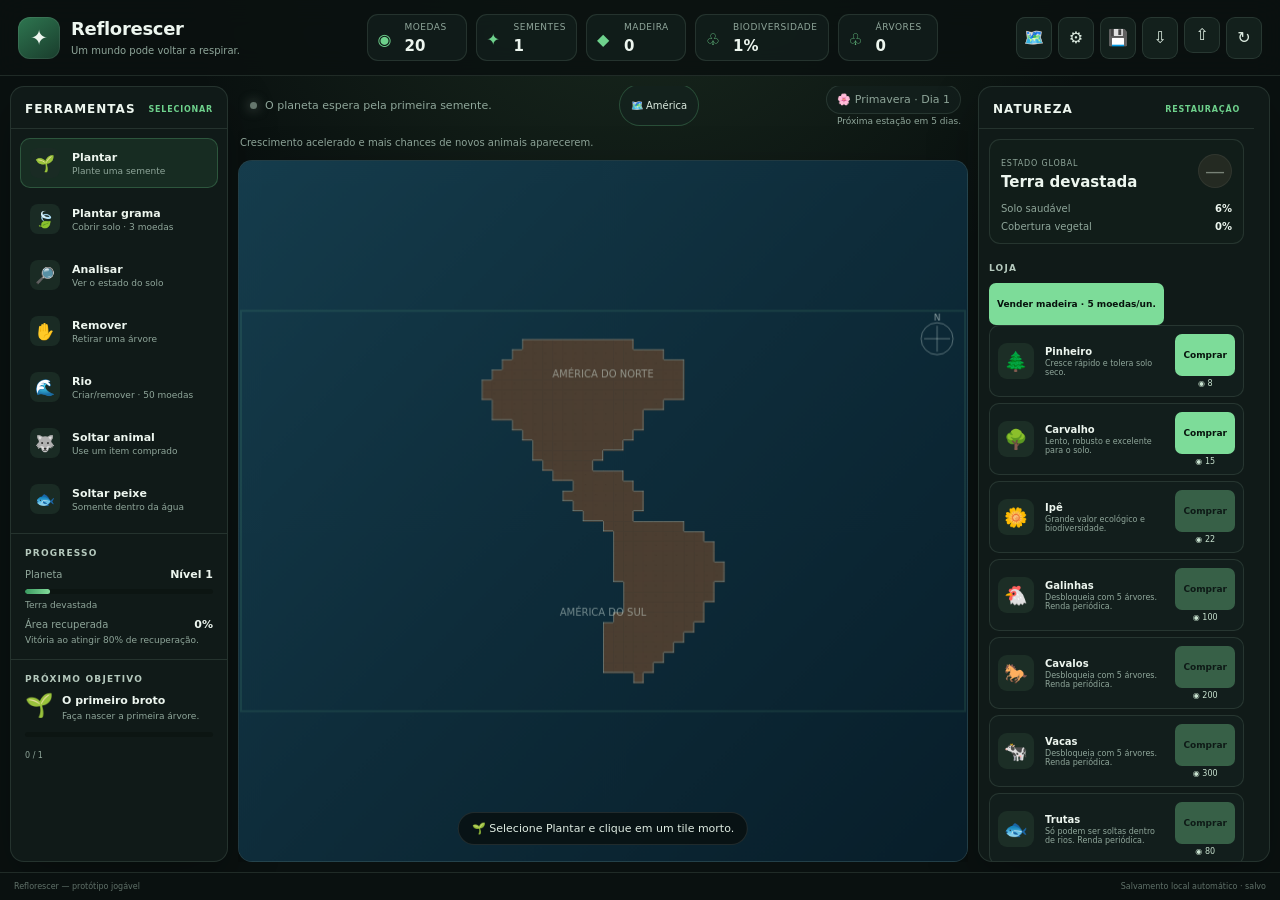
==== commit 53f8b920: "ajustando o jogo" ====
--- a/index.html
+++ b/index.html
@@ -1,237 +1,221 @@
 <!DOCTYPE html>
 <html lang="pt-BR">
 <head>
-    <meta charset="UTF-8">
-    <meta name="viewport" content="width=device-width, initial-scale=1.0">
-    <title>Preservação - Vida Terrestre</title>
-        <link rel="shortcut icon" href="img/favicon.png">
-    <link href="bootstrap-5.3.8-dist/css/bootstrap.css" rel="stylesheet">
-    <link rel="preconnect" href="https://fonts.googleapis.com">
-    <link rel="preconnect" href="https://fonts.gstatic.com" crossorigin>
-    <link href="https://fonts.googleapis.com/css2?family=Poppins:wght@300;400;500;600;700&display=swap" rel="stylesheet">
-    <link href="https://fonts.googleapis.com/css2?family=Bebas+Neue&display=swap" rel="stylesheet">
-    <link href="https://fonts.cdnfonts.com/css/surprisedmonkey" rel="stylesheet">
-    <link href="https://fonts.cdnfonts.com/css/barlow" rel="stylesheet">
-    <link rel="stylesheet" href="https://cdnjs.cloudflare.com/ajax/libs/font-awesome/6.5.0/css/all.min.css">
-    <link rel="stylesheet" href="css/inicio.css">
+  <meta charset="UTF-8">
+  <meta name="viewport" content="width=device-width, initial-scale=1.0">
+  <title>Reflorescer</title>
+  <link rel="stylesheet" href="css/style.css">
+  <link rel="stylesheet" href="css/ui.css">
+  <link rel="stylesheet" href="css/animations.css">
+  <link rel="stylesheet" href="css/responsive.css">
+  <link rel="shortcut icon" href="img/favicon.jogo.png" type="image/x-icon">
 </head>
 <body>
-    <header>
-      <nav class="navbar navbar-expand-lg navbar-dark fixed-top">
-    <div class="container">
-      <a class="navbar-brand fw-bold" href="index.html">FAUNA BRASIL</a>
-      <button class="navbar-toggler" type="button" data-bs-toggle="collapse" data-bs-target="#navbarNav"
-              aria-controls="navbarNav" aria-expanded="false" aria-label="Toggle navigation">
-        <span class="navbar-toggler-icon"></span>
-      </button>
-      <div class="collapse navbar-collapse justify-content-end" id="navbarNav">
-        <ul class="navbar-nav">
-          <li class="nav-item"><a class="nav-link" href="index.html">Início</a></li>
-          <li class="nav-item"><a class="nav-link" href="biomas.html">Biomas</a></li>
-          <li class="nav-item"><a class="nav-link" href="ameacas.html">Ameaças</a></li>
-          <li class="nav-item"><a class="nav-link" href="dados.html">Dados</a></li>
-          <li class="nav-item"><a class="nav-link" href="preservacao.html">Preservação</a></li>
-          <li class="nav-item"><a class="nav-link" href="contato.html">Contato</a></li>
-        </ul>
-      </div>
+  <div id="app">
+    <header class="topbar">
+      <div class="brand">
+        <div class="brand-mark">✦</div>
+        <div>
+          <h1>Reflorescer</h1>
+          <span>Um mundo pode voltar a respirar.</span>
+        </div>
+      </div>
+
+      <div class="stats" aria-label="Recursos do planeta">
+        <div class="stat"><span class="icon">◉</span><span class="label">Moedas</span><strong id="coinsValue">0</strong></div>
+        <div class="stat"><span class="icon">✦</span><span class="label">Sementes</span><strong id="seedsValue">1</strong></div>
+        <div class="stat"><span class="icon">◆</span><span class="label">Madeira</span><strong id="woodValue">0</strong></div>
+        <div class="stat bio-stat"><span class="icon">♧</span><span class="label">Biodiversidade</span><strong id="bioValue">0%</strong></div>
+        <div class="stat"><span class="icon">♧</span><span class="label">Árvores</span><strong id="treesValue">0</strong></div>
+      </div>
+
+      <div class="top-actions">
+        <button class="icon-button" id="mapsButton" title="Mapas e continentes">🗺️</button>
+        <button class="icon-button" id="settingsButton" title="Configurações · Acessibilidade e controles">⚙</button>
+        <button class="icon-button" id="saveButton" title="Salvar">💾</button>
+        <button class="icon-button" id="exportButton" title="Exportar save">⇩</button>
+        <label class="icon-button file-button" title="Importar save">⇧<input id="importInput" type="file" accept=".json,application/json"></label>
+        <button class="icon-button danger" id="resetButton" title="Resetar mundo">↻</button>
+      </div>
+    </header>
+
+    <main class="game-layout">
+      <aside class="panel left-panel">
+        <div class="panel-title">
+          <span>Ferramentas</span>
+          <small>SELECIONAR</small>
+        </div>
+
+        <div class="tool-list">
+          <button class="tool active" data-tool="plant"><span>🌱</span><div><b>Plantar</b><small>Plante uma semente</small></div></button>
+          <button class="tool" data-tool="grass"><span>🍃</span><div><b>Plantar grama</b><small>Cobrir solo · 3 moedas</small></div></button>
+          <button class="tool" data-tool="inspect"><span>🔎</span><div><b>Analisar</b><small>Ver o estado do solo</small></div></button>
+          <button class="tool" data-tool="remove"><span>✋</span><div><b>Remover</b><small>Retirar uma árvore</small></div></button>
+          <button class="tool" data-tool="river"><span>🌊</span><div><b>Rio</b><small>Criar/remover · 50 moedas</small></div></button>
+          <button class="tool" data-tool="animal"><span>🐺</span><div><b>Soltar animal</b><small>Use um item comprado</small></div></button>
+          <button class="tool" data-tool="fish"><span>🐟</span><div><b>Soltar peixe</b><small>Somente dentro da água</small></div></button>
+        </div>
+
+        <div class="side-section">
+          <div class="section-heading">Progresso</div>
+          <div class="planet-level">
+            <div class="level-line"><span>Planeta</span><strong id="planetLevelText">Nível 1</strong></div>
+            <div class="progress"><i id="planetProgress"></i></div>
+            <p id="planetStage">Terra devastada</p>
+          </div>
+          <div class="level-line" style="margin-top:8px;"><span>Área recuperada</span><strong id="recoveredMetric">0%</strong></div>
+          <p style="margin:4px 0 0;color:var(--muted);font-size:9px;">Vitória ao atingir 80% de recuperação.</p>
+        </div>
+
+        <div class="side-section mission-card">
+          <div class="section-heading">Próximo objetivo</div>
+          <div class="mission-icon">🌱</div>
+          <strong id="missionTitle">O primeiro broto</strong>
+          <p id="missionDescription">Faça nascer a primeira árvore.</p>
+          <div class="progress"><i id="missionProgress"></i></div>
+          <small id="missionCounter">0 / 1</small>
+        </div>
+      </aside>
+
+      <section class="world-wrap">
+        <div class="world-toolbar">
+          <div class="world-status">
+            <span class="status-dot"></span>
+            <span id="worldMessage">O planeta espera pela primeira semente.</span>
+          </div>
+          <button class="map-chip" id="mapChip" title="Abrir seleção de mapas">🗺️ América</button>
+          <div class="season-block">
+            <div class="season-pill" id="seasonPill">☀️ Verão · Dia 1</div>
+            <small id="nextSeasonText">Próxima estação em 5 dias.</small>
+          </div>
+        </div>
+        <div class="season-effects-row">
+          <span id="seasonEffects">Ambiente mais seco, com maior risco de secas.</span>
+          <span id="eventBanner" class="event-banner hidden"></span>
+        </div>
+
+        <div class="canvas-shell">
+          <canvas id="worldCanvas" width="1152" height="648" aria-label="Mapa do planeta"></canvas>
+          <div class="canvas-hint" id="canvasHint">
+            <span>🌱</span> Selecione <b>Plantar</b> e clique em um tile morto.
+          </div>
+          <div class="toast-stack" id="toastStack"></div>
+        </div>
+      </section>
+
+      <aside class="panel right-panel">
+        <div class="panel-title">
+          <span>Natureza</span>
+          <small>RESTAURAÇÃO</small>
+        </div>
+
+        <section class="world-card">
+          <div class="card-top">
+            <div>
+              <small>Estado global</small>
+              <h2 id="worldCondition">Devastado</h2>
+            </div>
+            <div class="condition-orb" id="conditionOrb">·</div>
+          </div>
+          <div class="mini-metrics">
+            <div><span>Solo saudável</span><strong id="soilMetric">4%</strong></div>
+            <div><span>Cobertura vegetal</span><strong id="vegetationMetric">0%</strong></div>
+          </div>
+        </section>
+
+        <section class="shop-section">
+          <div class="section-heading">Loja</div>
+          <button class="buy-button wood-sale" id="sellWoodButton">Vender madeira · 5 moedas/un.</button>
+          <div id="shopList"></div>
+        </section>
+
+        <section class="selection-card" id="selectionCard">
+          <div class="section-heading">Tile selecionado</div>
+          <div class="empty-selection" id="emptySelection">
+            <span>⌖</span>
+            <p>Clique em um tile para analisar o terreno.</p>
+          </div>
+          <div id="selectionDetails" class="hidden"></div>
+        </section>
+      </aside>
+    </main>
+
+    <footer class="footer">
+      <span>Reflorescer — protótipo jogável</span>
+      <span>Salvamento local automático · <span id="saveStatus">salvo</span></span>
+    </footer>
+  </div>
+
+  <div class="modal-overlay hidden" id="mapsOverlay">
+    <div class="modal-card maps-modal">
+      <div class="modal-title">
+        <span>🗺️ Continentes e mapas</span>
+        <button class="icon-button" id="mapsCloseButton">✕</button>
+      </div>
+      <p class="maps-intro">Escolha a região que deseja explorar. Novos continentes já estão preparados para futuras atualizações.</p>
+      <div class="map-grid" id="mapList"></div>
     </div>
-  </nav>
-    </header>
-    <section id="inicio" class="banner-section">
-        <div class="container">
-            <div class="row">
-                <div class="col-12 text-center text-white">
-                    <h1 class="display-3 fw-bold mb-4">ODS 15: Vida Terrestre</h1>
-                    <p class="subtitulo fs-4">Um projeto educacional sobre a proteção, recuperação e uso sustentável dos ecossistemas</p>
-                </div>
-            </div>
-        </div>
-    </section>
-
-    <section id="sobre" class="py-5">
-        <div class="container">
-            <div class="row mb-5">
-                <div class="col-12">
-                    <h2 class="text-center fw-bold mb-4">Sobre o ODS 15</h2>
-                </div>
-            </div>
-            <div class="row">
-                <div class="col-lg-10 mx-auto">
-                    <div class="card border-0 shadow">
-                        <div class="card-body p-5">
-                            <p class="lead text-center mb-5">
-                                O Objetivo de Desenvolvimento Sustentável 15 estabelecido pela ONU foca em proteger, restaurar e promover o uso sustentável dos ecossistemas terrestres. Isso significa gerir as florestas de forma responsável, combater a desertificação, reverter a degradação da terra e, fundamentalmente, deter a perda de biodiversidade que ameaça inúmeras espécies.
-                            </p>
-                            <div class="row g-4">
-                                <div class="col-md-4">
-                                    <div class="text-center">
-                                        <div class="mb-3 fs-1">💡</div>
-                                        <h5 class="fw-semibold mb-3">Conscientização</h5>
-                                        <p class="text-muted">Informar sobre a perda de habitats e a extinção de espécies, mostrando como nossas ações diárias impactam diretamente o meio ambiente e a natureza.</p>
-                                    </div>
-                                </div>
-                                <div class="col-md-4">
-                                    <div class="text-center">
-                                        <div class="mb-3 fs-1">🛡️</div>
-                                        <h5 class="fw-semibold mb-3">Preservação</h5>
-                                        <p class="text-muted">Divulgar estratégias para proteger florestas, evitar a degradação do solo e manter a rica biodiversidade do nosso planeta salva e equilibrada.</p>
-                                    </div>
-                                </div>
-                                <div class="col-md-4">
-                                    <div class="text-center">
-                                        <div class="mb-3 fs-1">🌍</div>
-                                        <h5 class="fw-semibold mb-3">Ação Conjunta</h5>
-                                        <p class="text-muted">A conservação exige o envolvimento de todos. O apoio a práticas sustentáveis e políticas públicas ambientais é fundamental para o sucesso destas metas.</p>
-                                    </div>
-                                </div>
-                            </div>
-                        </div>
-                    </div>
-                </div>
-            </div>
-        </div>
-    </section>
-
-<section id="sobre" class="py-5">
-        <div class="container">
-            <!-- Segunda parte:focada em aprofundar o ODS 15 com a imagem ao lado -->
-            <div class="row align-items-center">
-                <div class="col-lg-4 mb-4 mb-lg-0 text-center">
-                    <img src="img/ods.png" class="img-fluid rounded shadow" alt="Logo Oficial ODS 15 Vida Terrestre">
-                </div>
-                <div class="col-lg-8">
-                    <h3 class="fw-semibold mb-4">Metas e Compromissos Globais</h3>
-                    <p class="mb-3">
-                        Para alcançar um futuro sustentável, a agenda da ONU define frentes vitais de atuação. Entre elas destacam-se a gestão responsável das florestas, a interrupção do desmatamento acelerado e a recuperação de terras e ecossistemas degradados por atividades humanas.
-                    </p>
-                    <p class="mb-3">
-                        Além disso, o ODS 15 exige medidas enérgicas contra a caça furtiva e o tráfico ilegal de espécies da flora e da fauna silvestre, combatendo tanto a oferta quanto a procura desses mercados clandestinos que colocam em risco o equilíbrio ecológico mundial.
-                    </p>
-                    <div class="card border-0 shadow-sm">
-                        <div class="card-body">
-                            <h5 class="fw-semibold mb-3">Focos Principais da Agenda</h5>
-                            <ul class="list-unstyled mb-0">
-                                <li class="mb-2"><strong>Frentes: </strong>Florestas, Biodiversidade, Solo e Combate à Caça Ilegal</li>
-                            </ul>
-                        </div>
-                    </div>
-                </div>
-            </div>
-
-        </div>
-    </section>
-
-    <section id="participantes" class="py-5">
-        <div class="container">
-            <div class="row mb-5">
-                <div class="col-12">
-                    <h2 class="text-center fw-bold mb-4">Participantes do Grupo</h2>
-                </div>
-            </div>
-
-            <div class="row justify-content-center g-4">
-                <div class="col-lg-3 col-md-4">
-                    <div class="card border-0 shadow h-100">
-                        <div class="card-body text-center p-4">
-                            <img src="img/Artur.jpeg" class="img-fluid rounded-3 mb-3" alt="Participante">
-                            <h5 class="fw-semibold mb-2">Artur Miguel</h5>
-                            <p class="text-muted small mb-3">Desenvolvedor</p>
-                            <div class="d-flex gap-2 justify-content-center">
-                                <a class="btn btn-white btn-social mx-1" href="https://github.com/arturl1910" aria-label="Perfil do GitHub">
-                                <i class="fab fa-github"></i></a>
-                                <a class="btn btn-white btn-social mx-1" href="https://www.instagram.com/arturl1910" aria-label="Perfil do Instagram">
-                                <i class="fab fa-instagram"></i></a>
-                            </div>
-                        </div>
-                    </div>
-                </div>
-
-                <div class="col-lg-3 col-md-4">
-                    <div class="card border-0 shadow h-100">
-                        <div class="card-body text-center p-4">
-                            <img src="img/Henrique.jpeg" class="img-fluid rounded-3 mb-3" alt="Participante">
-                            <h5 class="fw-semibold mb-2">Henrique Araujo</h5>
-                            <p class="text-muted small mb-3">Desenvolvedor</p>
-                            <div class="d-flex gap-2 justify-content-center">
-                                <a class="btn btn-white btn-social mx-1" href="https://github.com/henriqueabatista" aria-label="Perfil do GitHub">
-                                <i class="fab fa-github"></i></a>
-                                <a class="btn btn-white btn-social mx-1" href="https://www.instagram.com/_batista.15" aria-label="Perfil do Instagram">
-                                <i class="fab fa-instagram"></i></a>
-                            </div>
-                        </div>
-                    </div>
-                </div>
-
-                <div class="col-lg-3 col-md-4">
-                    <div class="card border-0 shadow h-100">
-                        <div class="card-body text-center p-4">
-                            <img src="img/kaua.jpeg" class="img-fluid rounded-3 mb-3" alt="Participante">
-                            <h5 class="fw-semibold mb-2">Kauã Fernandes</h5>
-                            <p class="text-muted small mb-3">Desenvolvedor</p>
-                            <div class="d-flex gap-2 justify-content-center">
-                                <a class="btn btn-white btn-social mx-1" href="https://github.com/kauafernandesTec" aria-label="Perfil do GitHub">
-                                <i class="fab fa-github"></i></a>
-                                <a class="btn btn-white btn-social mx-1" href="https://www.instagram.com/fern4desz_" aria-label="Perfil do Instagram">
-                                <i class="fab fa-instagram"></i></a>
-                            </div>
-                        </div>
-                    </div>
-                </div>
-            </div>
-
-            <div class="row justify-content-center g-4 mt-4">
-                <div class="col-lg-3 col-md-4">
-                    <div class="card border-0 shadow h-100">
-                        <div class="card-body text-center p-4">
-                            <img src="img/PietroA.jpeg" class="img-fluid rounded-3 mb-3" alt="Participante">
-                            <h5 class="fw-semibold mb-2">Pietro Andrade</h5>
-                            <p class="text-muted small mb-3">Desenvolvedor</p>
-                            <div class="d-flex gap-2 justify-content-center">
-                                <a class="btn btn-white btn-social mx-1" href="https://github.com/PietroSantos280" aria-label="Perfil do GitHub">
-                                <i class="fab fa-github"></i></a>
-                                <a class="btn btn-white btn-social mx-1" href="https://www.instagram.com/santospietro207" aria-label="Perfil do Instagram">
-                                <i class="fab fa-instagram"></i></a>
-                            </div>
-                        </div>
-                    </div>
-                </div>
-
-                <div class="col-lg-3 col-md-4">
-                    <div class="card border-0 shadow h-100">
-                        <div class="card-body text-center p-4">
-                            <img src="img/PietroR.jpeg" class="img-fluid rounded-3 mb-3" alt="Participante">
-                            <h5 class="fw-semibold mb-2">Pietro Rodrigues</h5>
-                            <p class="text-muted small mb-3">Desenvolvedor</p>
-                            <div class="d-flex gap-2 justify-content-center">
-                                <a class="btn btn-white btn-social mx-1" href="https://github.com/pietrorodrigues09" aria-label="Perfil do GitHub">
-                                <i class="fab fa-github"></i></a>
-                                <a class="btn btn-white btn-social mx-1" href="https://www.instagram.com/p.rodr1gues_" aria-label="Perfil do Instagram">
-                                <i class="fab fa-instagram"></i></a>
-                            </div>
-                        </div>
-                    </div>
-                </div>
-            </div>
-        </div>
-    </section>
-
-  <footer class="py-4">
-
-        <div class="container">
-
-            <p class="mb-1">
-                &copy; 2026 Projeto Vida Terrestre.
-                Todos os direitos reservados.
-            </p>
-
-            <small>
-                ODS 15 - Vida Terrestre
-            </small>
-
-        </div>
-
-    </footer>
-
-    <script src="bootstrap-5.3.8-dist/js/bootstrap.bundle.js"></script>
+  </div>
+
+  <div class="modal-overlay hidden" id="settingsOverlay">
+    <div class="modal-card">
+      <div class="modal-title">
+        <span>Configurações · Acessibilidade e Controles</span>
+        <button class="icon-button" id="settingsCloseButton">✕</button>
+      </div>
+
+      <div class="modal-section">
+        <div class="section-heading">🖱️ Modo de compra</div>
+        <label class="radio-option">
+          <input type="radio" name="buyMode" value="click"> Clique para comprar — cada clique compra 1 unidade.
+        </label>
+        <label class="radio-option">
+          <input type="radio" name="buyMode" value="hold"> Segurar para comprar — compra automática enquanto segura.
+        </label>
+        <label class="radio-option">
+          <input type="radio" name="buyMode" value="continuous"> Compra contínua — compra rapidamente enquanto houver moedas.
+        </label>
+      </div>
+
+      <div class="modal-section">
+        <div class="section-heading">🌱 Modo de plantio</div>
+        <label class="radio-option">
+          <input type="radio" name="plantMode" value="click"> Clique para plantar — cada clique planta 1 unidade.
+        </label>
+        <label class="radio-option">
+          <input type="radio" name="plantMode" value="hold"> Segurar para plantar — planta continuamente sobre a área.
+        </label>
+        <label class="radio-option">
+          <input type="radio" name="plantMode" value="continuous"> Plantar continuamente — passe o mouse segurando para plantar em várias áreas.
+        </label>
+      </div>
+    </div>
+  </div>
+
+  <div class="modal-overlay hidden" id="victoryOverlay">
+    <div class="modal-card victory-card">
+      <div class="modal-title">
+        <span>🌍 Planeta recuperado!</span>
+      </div>
+      <p id="victoryDetail">80% da área foi recuperada.</p>
+      <button class="buy-button" id="victoryCloseButton">Continuar cuidando do planeta</button>
+    </div>
+  </div>
+
+  <script src="js/climate.js"></script>
+  <script src="js/tree.js"></script>
+  <script src="js/world.js"></script>
+  <script src="js/player.js"></script>
+  <script src="js/economy.js"></script>
+  <script src="js/shop.js"></script>
+  <script src="js/save.js"></script>
+  <script src="js/missions.js"></script>
+  <script src="js/achievements.js"></script>
+  <script src="js/events.js"></script>
+  <script src="js/animals.js"></script>
+  <script src="js/fish.js"></script>
+  <script src="js/research.js"></script>
+  <script src="js/ui.js"></script>
+  <script src="js/game.js"></script>
 </body>
-</html>+</html>
--- a/css/style.css
+++ b/css/style.css
@@ -0,0 +1,407 @@
+:root {
+  --bg: #0a1110;
+  --panel: rgba(17, 28, 25, .96);
+  --panel-2: #15231f;
+  --border: rgba(189, 224, 205, .12);
+  --text: #edf6ef;
+  --muted: #8fa69a;
+  --green: #6ed18c;
+  --green-2: #2f9c64;
+  --gold: #e4c46a;
+  --danger: #d66c6c;
+  --shadow: 0 18px 50px rgba(0,0,0,.28);
+  font-family: Inter, ui-sans-serif, system-ui, -apple-system, BlinkMacSystemFont, "Segoe UI", sans-serif;
+}
+
+* { box-sizing: border-box; }
+html, body { margin: 0; min-height: 100%; background: var(--bg); color: var(--text); }
+body { overflow: hidden; }
+button, input { font: inherit; }
+
+#app {
+  min-height: 100vh;
+  transition: background .8s ease;
+  display: grid;
+  grid-template-rows: 76px 1fr 28px;
+  background:
+    radial-gradient(circle at 50% -10%, rgba(68, 132, 89, .13), transparent 40%),
+    #0a1110;
+}
+
+.topbar {
+  display: grid;
+  grid-template-columns: 270px 1fr auto;
+  align-items: center;
+  gap: 18px;
+  padding: 10px 18px;
+  border-bottom: 1px solid var(--border);
+  background: rgba(10,17,16,.9);
+  backdrop-filter: blur(14px);
+  z-index: 10;
+}
+
+.brand { display: flex; align-items: center; gap: 11px; min-width: 0; }
+.brand-mark {
+  width: 42px; height: 42px; border-radius: 12px;
+  display: grid; place-items: center;
+  background: linear-gradient(145deg, #2e7650, #193c2c);
+  box-shadow: inset 0 0 0 1px rgba(255,255,255,.08);
+  font-size: 21px;
+}
+.brand h1 { font-size: 18px; margin: 0; letter-spacing: -.3px; }
+.brand span { color: var(--muted); font-size: 10px; }
+
+.stats { display: flex; justify-content: center; gap: 9px; min-width: 0; }
+.stat {
+  min-width: 100px; height: 47px; padding: 7px 10px;
+  display: grid; grid-template-columns: 22px 1fr; grid-template-rows: 16px 18px;
+  column-gap: 5px;
+  border: 1px solid var(--border); border-radius: 11px;
+  background: rgba(20,34,30,.7);
+}
+.stat .icon { grid-row: 1 / 3; align-self: center; font-size: 16px; color: var(--green); }
+.stat .label { color: var(--muted); font-size: 9px; text-transform: uppercase; letter-spacing: .5px; }
+.stat strong { font-size: 15px; line-height: 16px; }
+.top-actions { display: flex; gap: 6px; }
+.icon-button {
+  width: 36px; height: 36px; border: 1px solid var(--border); border-radius: 9px;
+  background: #13201c; color: #dcebe0; cursor: pointer; transition: .18s ease;
+}
+.icon-button:hover { transform: translateY(-1px); border-color: rgba(110,209,140,.45); background: #182a23; }
+.icon-button.danger:hover { border-color: rgba(214,108,108,.5); }
+.file-button { display: grid; place-items: center; }
+.file-button input { display: none; }
+
+.game-layout {
+  min-height: 0;
+  height: 100%;
+  display: grid;
+  grid-template-columns: 218px minmax(480px, 1fr) 292px;
+  gap: 10px;
+  padding: 10px;
+}
+.panel {
+  min-height: 0;
+  overflow: auto;
+  border: 1px solid var(--border);
+  background: var(--panel);
+  border-radius: 14px;
+  box-shadow: var(--shadow);
+}
+.world-wrap { min-width: 0; min-height: 0; width: 100%; height: min(620px, calc(100vh - 125px)); align-self: start; overflow: hidden; display: grid; grid-template-rows: 38px 22px minmax(0, 1fr); gap: 7px; }
+.world-toolbar {
+  display: flex; justify-content: space-between; align-items: center;
+  padding: 0 7px 0 12px; color: var(--muted); font-size: 11px;
+}
+.world-status { display: flex; align-items: center; gap: 8px; }
+.status-dot { width: 7px; height: 7px; border-radius: 50%; background: #65766d; box-shadow: 0 0 12px #65766d; }
+.season-pill { padding: 7px 10px; border: 1px solid var(--border); border-radius: 999px; background: rgba(20,34,30,.7); }
+
+.canvas-shell {
+  min-width: 0; min-height: 0; height: 100%; position: relative; overflow: hidden;
+  border: 1px solid var(--border); border-radius: 14px;
+  background: #20221d; box-shadow: var(--shadow);
+}
+#worldCanvas { position: absolute; inset: 0; width: 100%; height: 100%; display: block; image-rendering: auto; cursor: crosshair; }
+.canvas-hint {
+  position: absolute; left: 50%; bottom: 16px; transform: translateX(-50%);
+  padding: 9px 13px; border-radius: 999px; color: #dfece2; font-size: 11px;
+  background: rgba(8,15,13,.78); border: 1px solid rgba(255,255,255,.1);
+  pointer-events: none; transition: opacity .3s ease;
+}
+.canvas-hint.hidden { opacity: 0; }
+
+.panel-title {
+  display: flex; justify-content: space-between; align-items: center;
+  padding: 15px 14px 12px; border-bottom: 1px solid var(--border);
+  font-size: 12px; font-weight: 800; text-transform: uppercase; letter-spacing: 1px;
+}
+.panel-title small { color: var(--green); font-size: 8px; letter-spacing: .8px; }
+.tool-list { padding: 9px; display: grid; gap: 6px; }
+.tool {
+  width: 100%; display: grid; grid-template-columns: 34px 1fr; gap: 8px;
+  align-items: center; text-align: left; padding: 9px;
+  border: 1px solid transparent; border-radius: 10px; color: var(--text);
+  background: transparent; cursor: pointer; transition: .18s ease;
+}
+.tool:hover { background: rgba(110,209,140,.06); }
+.tool.active { background: rgba(72,157,100,.14); border-color: rgba(110,209,140,.25); }
+.tool > span { width: 30px; height: 30px; display: grid; place-items: center; border-radius: 8px; background: #1a2b24; }
+.tool b { display: block; font-size: 11px; }
+.tool small { display: block; color: var(--muted); font-size: 9px; margin-top: 2px; }
+
+.side-section { padding: 14px; border-top: 1px solid var(--border); }
+.section-heading { color: #b5c9bd; font-size: 9px; text-transform: uppercase; letter-spacing: 1.2px; font-weight: 800; margin-bottom: 10px; }
+.level-line, .mini-metrics > div { display: flex; justify-content: space-between; align-items: center; gap: 10px; font-size: 10px; color: var(--muted); }
+.level-line strong { color: var(--text); font-size: 11px; }
+.progress { height: 5px; overflow: hidden; border-radius: 99px; background: #0c1512; margin: 8px 0 6px; }
+.progress i { display: block; height: 100%; width: 0; border-radius: inherit; background: linear-gradient(90deg, #3b9b61, #83dc9b); transition: width .35s ease; }
+.planet-level p { margin: 0; color: var(--muted); font-size: 9px; }
+.mission-card { position: relative; }
+.mission-icon { float: left; font-size: 23px; margin: -2px 8px 7px 0; }
+.mission-card strong { display: block; font-size: 11px; }
+.mission-card p { margin: 3px 0 9px; color: var(--muted); font-size: 9px; line-height: 1.45; }
+.mission-card > small { color: var(--muted); font-size: 8px; }
+
+.right-panel { padding-bottom: 12px; }
+.world-card, .selection-card { margin: 10px; border: 1px solid var(--border); border-radius: 11px; background: #111d19; padding: 11px; }
+.card-top { display: flex; justify-content: space-between; align-items: center; }
+.card-top small { color: var(--muted); font-size: 8px; text-transform: uppercase; letter-spacing: .8px; }
+.card-top h2 { margin: 3px 0 0; font-size: 15px; }
+.condition-orb { width: 34px; height: 34px; display: grid; place-items: center; border-radius: 50%; background: #242a22; color: #778176; font-size: 20px; box-shadow: inset 0 0 0 1px rgba(255,255,255,.06); }
+.mini-metrics { display: grid; gap: 7px; margin-top: 12px; }
+.mini-metrics strong { color: var(--text); font-size: 10px; }
+.shop-section { padding: 9px 10px; }
+.shop-item {
+  display: grid; grid-template-columns: 39px 1fr auto; gap: 8px; align-items: center;
+  padding: 8px; margin-bottom: 6px; border: 1px solid var(--border);
+  border-radius: 10px; background: rgba(20,34,30,.7);
+}
+.shop-icon { width: 36px; height: 36px; display: grid; place-items: center; border-radius: 9px; background: #1c2e26; font-size: 19px; }
+.shop-item h3 { margin: 0; font-size: 10px; }
+.shop-item p { margin: 2px 0 0; color: var(--muted); font-size: 8px; }
+.buy-button {
+  border: 0; border-radius: 7px; padding: 7px 8px; color: #07130d;
+  background: #7ddc99; font-weight: 800; font-size: 9px; cursor: pointer;
+}
+.buy-button:disabled { opacity: .35; cursor: not-allowed; }
+.price { display: block; margin-top: 3px; text-align: center; color: #c8e2cf; font-size: 8px; }
+.selection-card { min-height: 130px; }
+.empty-selection { display: grid; place-items: center; text-align: center; padding: 9px; color: var(--muted); }
+.empty-selection span { font-size: 24px; opacity: .5; }
+.empty-selection p { margin: 6px 0 0; font-size: 9px; line-height: 1.4; }
+.hidden { display: none !important; }
+.detail-grid { display: grid; grid-template-columns: 1fr 1fr; gap: 7px; }
+.detail {
+  padding: 7px; border-radius: 7px; background: #16241f;
+}
+.detail span { display: block; color: var(--muted); font-size: 7px; text-transform: uppercase; }
+.detail strong { display: block; margin-top: 2px; font-size: 10px; }
+.tile-title { margin-bottom: 8px; font-size: 11px; font-weight: 800; }
+.tile-title small { color: var(--muted); font-weight: 500; }
+
+.footer {
+  display: flex; justify-content: space-between; align-items: center;
+  padding: 0 14px; color: #607169; font-size: 8px; border-top: 1px solid var(--border);
+}
+
+@media (max-width: 1100px) {
+  .game-layout { grid-template-columns: 190px minmax(420px, 1fr); }
+  .right-panel { display: none; }
+  .topbar { grid-template-columns: 230px 1fr auto; }
+  .stat { min-width: 75px; }
+}
+@media (max-width: 760px) {
+  body { overflow: auto; }
+  #app { min-height: 100vh; grid-template-rows: auto auto 28px; }
+  .topbar { grid-template-columns: 1fr auto; }
+  .stats { grid-column: 1 / -1; order: 3; overflow-x: auto; justify-content: flex-start; }
+  .game-layout { grid-template-columns: 1fr; height: auto; }
+  .left-panel { display: none; }
+  .world-wrap { min-height: 0; height: 520px; }
+}
+
+/* Tingimento sutil de fundo conforme a estação do ano */
+body[data-season="spring"] #app { background: radial-gradient(circle at 50% -10%, rgba(120,196,120,.14), transparent 40%), #0a1110; }
+body[data-season="summer"] #app { background: radial-gradient(circle at 50% -10%, rgba(228,196,106,.10), transparent 40%), #0a1110; }
+body[data-season="autumn"] #app { background: radial-gradient(circle at 50% -10%, rgba(201,129,47,.13), transparent 40%), #0a1110; }
+body[data-season="winter"] #app { background: radial-gradient(circle at 50% -10%, rgba(150,190,210,.14), transparent 40%), #0a1110; }
+
+
+/* Camada visual da expansão dos mapas */
+.map-chip {
+  border: 1px solid rgba(110,209,140,.25);
+  border-radius: 999px;
+  padding: 7px 11px;
+  color: #dcebe0;
+  background: rgba(20,34,30,.78);
+  cursor: pointer;
+  font-size: 10px;
+  white-space: nowrap;
+  transition: .18s ease;
+}
+.map-chip:hover { transform: translateY(-1px); border-color: rgba(110,209,140,.5); }
+
+.maps-modal { width: min(720px, calc(100vw - 28px)); }
+.maps-intro { margin: 0 0 15px; color: var(--muted); font-size: 11px; line-height: 1.5; }
+.map-grid { display: grid; grid-template-columns: repeat(3, minmax(0,1fr)); gap: 10px; }
+.map-card {
+  min-width: 0;
+  display: flex;
+  flex-direction: column;
+  gap: 9px;
+  padding: 9px;
+  text-align: left;
+  border: 1px solid var(--border);
+  border-radius: 13px;
+  background: #111d19;
+  color: var(--text);
+  cursor: pointer;
+  transition: .18s ease;
+}
+.map-card:hover:not(:disabled) { transform: translateY(-2px); border-color: rgba(110,209,140,.38); background: #14231e; }
+.map-card.selected { border-color: rgba(110,209,140,.68); box-shadow: 0 0 0 1px rgba(110,209,140,.12), 0 10px 28px rgba(0,0,0,.18); }
+.map-card:disabled { cursor: not-allowed; opacity: .66; }
+.map-preview {
+  position: relative;
+  display: block;
+  height: 108px;
+  overflow: hidden;
+  border-radius: 9px;
+  background:
+    radial-gradient(circle at 72% 22%, rgba(220,244,235,.14), transparent 18%),
+    linear-gradient(145deg,#153d4b,#0a2633);
+}
+.map-preview-land {
+  position: absolute;
+  inset: 12% 25% 8% 12%;
+  clip-path: polygon(12% 4%, 47% 0, 68% 13%, 62% 29%, 49% 36%, 43% 48%, 50% 56%, 57% 69%, 48% 87%, 34% 100%, 22% 91%, 24% 72%, 30% 58%, 23% 47%, 13% 39%, 6% 24%);
+  background: linear-gradient(145deg,#4c7656,#2c5b45);
+  box-shadow: inset 0 0 20px rgba(205,238,187,.08);
+}
+.map-preview.americas::after {
+  content: "";
+  position: absolute;
+  width: 34%;
+  height: 24%;
+  left: 39%;
+  top: 34%;
+  border-radius: 50%;
+  background: rgba(73,136,91,.55);
+  transform: rotate(-15deg);
+}
+.map-preview.locked::before {
+  content: "";
+  position: absolute;
+  inset: 0;
+  background: rgba(5,10,9,.28);
+}
+.map-preview.locked .map-preview-land { filter: grayscale(.9); opacity: .42; }
+.lock-badge {
+  position: absolute;
+  left: 50%;
+  top: 50%;
+  transform: translate(-50%,-50%);
+  width: 38px;
+  height: 38px;
+  display: grid;
+  place-items: center;
+  border-radius: 50%;
+  background: rgba(7,14,12,.78);
+  border: 1px solid rgba(255,255,255,.12);
+  font-size: 17px;
+}
+.map-card-content { display: grid; gap: 3px; }
+.map-card-content strong { font-size: 12px; }
+.map-card-content small { color: var(--green); font-size: 9px; text-transform: uppercase; letter-spacing: .6px; }
+.map-card.locked .map-card-content small { color: #9a9990; }
+.map-card-content em { color: var(--muted); font-size: 8px; line-height: 1.4; font-style: normal; }
+
+.event-banner {
+  padding: 5px 9px;
+  border-radius: 999px;
+  background: rgba(26,42,34,.88);
+  border: 1px solid rgba(255,255,255,.09);
+}
+.season-effects-row {
+  min-height: 22px;
+  display: flex;
+  align-items: center;
+  justify-content: space-between;
+  gap: 8px;
+  padding: 0 8px 3px 12px;
+  color: var(--muted);
+  font-size: 9px;
+}
+.canvas-shell {
+  background: linear-gradient(145deg,#102d3b,#0a202c);
+  box-shadow: var(--shadow), inset 0 0 0 1px rgba(255,255,255,.025);
+}
+@media (max-width: 760px) {
+  .map-grid { grid-template-columns: 1fr; }
+  .map-preview { height: 78px; }
+  .map-chip { max-width: 48vw; overflow: hidden; text-overflow: ellipsis; }
+}
+
+/* Layout final: o mapa usa toda a altura disponível e somente a coluna direita rola. */
+@media (min-width: 761px) {
+  body { overflow: hidden; }
+  #app { height: 100vh; min-height: 0; grid-template-rows: 76px minmax(0, 1fr) 28px; }
+  .game-layout {
+    height: 100%;
+    min-height: 0;
+    overflow: hidden;
+    grid-template-columns: 218px minmax(0, 1fr) 292px;
+  }
+  .left-panel { overflow: hidden; }
+  .world-wrap {
+    height: 100%;
+    min-height: 0;
+    overflow: hidden;
+  }
+  .canvas-shell { min-height: 0; height: 100%; }
+  .right-panel {
+    min-height: 0;
+    height: 100%;
+    overflow-y: auto;
+    overflow-x: hidden;
+    scrollbar-gutter: stable;
+  }
+}
+
+@media (max-width: 760px) {
+  body { overflow: hidden; }
+  #app { height: 100dvh; min-height: 0; }
+  .game-layout { min-height: 0; overflow: hidden; }
+  .world-wrap { min-height: 0; }
+  .canvas-shell { min-height: 0; }
+  .right-panel {
+    min-height: 0;
+    overflow-y: auto;
+    overflow-x: hidden;
+    scrollbar-gutter: stable;
+  }
+}
+
+/* Mobile: rolagem da página inteira, sem scroll interno dos painéis. */
+@media (max-width: 760px) {
+  html, body {
+    height: auto;
+    min-height: 100%;
+    overflow-x: hidden;
+    overflow-y: auto !important;
+  }
+
+  body { overflow-y: auto !important; }
+
+  #app {
+    height: auto !important;
+    min-height: 100vh;
+  }
+
+  .game-layout {
+    height: auto !important;
+    min-height: 0 !important;
+    overflow: visible !important;
+  }
+
+  .world-wrap {
+    height: auto !important;
+    min-height: 0 !important;
+    overflow: visible !important;
+  }
+
+  .canvas-shell {
+    height: min(58vw, 440px) !important;
+    min-height: 280px !important;
+    max-height: 440px;
+  }
+
+  .left-panel,
+  .right-panel {
+    height: auto !important;
+    max-height: none !important;
+    min-height: 0 !important;
+    overflow: visible !important;
+  }
+}
--- a/css/ui.css
+++ b/css/ui.css
@@ -0,0 +1,77 @@
+.toast-stack {
+  position: absolute;
+  top: 16px;
+  right: 16px;
+  display: grid;
+  gap: 7px;
+  width: min(270px, 60%);
+  pointer-events: none;
+  z-index: 5;
+}
+.toast {
+  padding: 10px 12px;
+  border: 1px solid rgba(129, 220, 151, .22);
+  border-radius: 10px;
+  background: rgba(9, 20, 15, .9);
+  box-shadow: 0 12px 30px rgba(0,0,0,.25);
+  color: #e5f2e8;
+  font-size: 10px;
+  animation: toast-in .25s ease-out both;
+}
+.toast strong { display: block; font-size: 11px; margin-bottom: 2px; }
+
+/* Painel de estação e eventos */
+.season-block { display: flex; flex-direction: column; align-items: flex-end; gap: 2px; }
+.season-block small { color: var(--muted); font-size: 9px; }
+.season-effects-row {
+  display: flex; justify-content: space-between; align-items: center; gap: 10px;
+  padding: 0 2px; color: var(--muted); font-size: 10px; flex-wrap: wrap;
+}
+.event-banner {
+  padding: 4px 10px; border-radius: 999px; background: rgba(228, 196, 106, .14);
+  border: 1px solid rgba(228, 196, 106, .35); color: #f2dfa0; font-size: 10px; white-space: nowrap;
+}
+
+/* Botão de compra/plantio em modo "segurando" */
+.buy-button.holding {
+  animation: hold-pulse 0.6s ease-in-out infinite;
+  box-shadow: 0 0 0 2px rgba(125, 220, 153, .55);
+}
+@keyframes hold-pulse {
+  0%, 100% { transform: scale(1); }
+  50% { transform: scale(1.04); }
+}
+
+/* Modais (Configurações e Vitória) */
+.modal-overlay {
+  position: fixed; inset: 0; z-index: 50;
+  display: grid; place-items: center;
+  background: rgba(6, 12, 10, .62);
+  backdrop-filter: blur(3px);
+}
+.modal-overlay.hidden { display: none; }
+.modal-card {
+  width: min(420px, 92vw);
+  max-height: 86vh;
+  overflow: auto;
+  background: var(--panel);
+  border: 1px solid var(--border);
+  border-radius: 16px;
+  box-shadow: var(--shadow);
+  padding: 16px 18px 20px;
+}
+.modal-title {
+  display: flex; justify-content: space-between; align-items: center;
+  font-size: 13px; font-weight: 800; margin-bottom: 12px;
+}
+.modal-section { margin-top: 14px; }
+.radio-option {
+  display: flex; align-items: flex-start; gap: 8px;
+  padding: 8px 6px; border-radius: 8px; font-size: 11px; color: var(--text);
+  cursor: pointer; line-height: 1.4;
+}
+.radio-option:hover { background: rgba(110,209,140,.06); }
+.radio-option input { margin-top: 2px; }
+.victory-card { text-align: center; }
+.victory-card p { color: var(--muted); font-size: 12px; margin: 6px 0 16px; }
+.victory-card .buy-button { width: 100%; padding: 10px; }
--- a/css/animations.css
+++ b/css/animations.css
@@ -0,0 +1,8 @@
+@keyframes toast-in {
+  from { opacity: 0; transform: translateY(-8px) scale(.98); }
+  to { opacity: 1; transform: translateY(0) scale(1); }
+}
+@keyframes toast-out {
+  from { opacity: 1; transform: translateY(0); }
+  to { opacity: 0; transform: translateY(-6px); }
+}
--- a/css/responsive.css
+++ b/css/responsive.css
@@ -0,0 +1,174 @@
+/* Reflorescer — camada responsiva. Inclua depois dos estilos existentes no <head>. */
+:root {
+  --safe-top: env(safe-area-inset-top, 0px);
+  --safe-right: env(safe-area-inset-right, 0px);
+  --safe-bottom: env(safe-area-inset-bottom, 0px);
+  --safe-left: env(safe-area-inset-left, 0px);
+}
+html, body { min-height: 100%; overflow-x: hidden; }
+body { padding-left: var(--safe-left); padding-right: var(--safe-right); padding-bottom: var(--safe-bottom); }
+canvas { display:block; max-width:100%; }
+
+.game-layout > * { min-width:0; }
+.world-wrap, .canvas-shell { width:100%; max-width:100%; }
+.canvas-shell { overflow:hidden; }
+#worldCanvas {
+  width:100%; height:100%; aspect-ratio:auto; object-fit:contain;
+  touch-action:none; image-rendering:auto;
+}
+button, .tool, .buy-button { min-height:42px; touch-action:manipulation; }
+.shop-item { min-width:0; }
+.shop-item > div:nth-child(2) { min-width:0; }
+.shop-item h3, .shop-item p { overflow-wrap:anywhere; }
+
+@media (max-width:1100px) {
+  .layout, .game-layout, .main-layout { grid-template-columns:minmax(0,1fr)!important; }
+  .sidebar, aside { width:100%; max-width:none; }
+  .panel-grid, .stats-grid, .detail-grid { grid-template-columns:repeat(2,minmax(0,1fr)); }
+  .left-panel { order:2; display:block; max-height:none; overflow:visible; }
+  .world-wrap { order:1; min-height:0; }
+  .right-panel { order:3; display:block; max-height:none; overflow:visible; }
+  .canvas-shell { min-height:360px; height:min(58vh,560px); }
+}
+@media (max-width:700px) {
+  body { font-size:14px; }
+  .page, .app, main, .container { width:100%; max-width:100%; padding-left:10px!important; padding-right:10px!important; }
+  header, .topbar, .header { flex-wrap:wrap; gap:8px; }
+  #worldCanvas { border-radius:12px; width:100%; height:100%; aspect-ratio:auto; object-fit:contain; }
+  .toolbar, .tools, .actions { display:grid; grid-template-columns:repeat(2,minmax(0,1fr)); gap:8px; }
+  .tool, .actions button { width:100%; }
+  .stats-grid, .detail-grid, .panel-grid { grid-template-columns:repeat(2,minmax(0,1fr)); }
+  .shop-item { display:grid!important; grid-template-columns:42px minmax(0,1fr) auto; gap:8px; align-items:center; }
+  .shop-section { width:100%; }
+  #shopList { display:grid; gap:6px; }
+  .shop-item { min-height:58px; }
+  .shop-item .buy-button { min-width:72px; }
+  .toast-stack, #toastStack { left:10px; right:10px; width:auto; }
+}
+@media (max-width:430px) {
+  .stats-grid, .detail-grid, .panel-grid { grid-template-columns:1fr; }
+  .toolbar, .tools, .actions { grid-template-columns:1fr 1fr; }
+  .shop-item { grid-template-columns:36px minmax(0,1fr); }
+  .shop-item > div:last-child { grid-column:2; display:flex; align-items:center; justify-content:space-between; gap:8px; }
+  h1 { font-size:1.35rem; } h2 { font-size:1.05rem; }
+}
+@media (prefers-reduced-motion:reduce) {
+  *, *::before, *::after { scroll-behavior:auto!important; animation-duration:.001ms!important; animation-iteration-count:1!important; transition-duration:.001ms!important; }
+}
+
+
+@media (max-width: 760px) {
+  #app { grid-template-rows: auto 1fr 28px; }
+  .topbar { padding: 8px 10px; }
+  .brand { min-width: 0; }
+  .brand span { display: none; }
+  .brand h1 { font-size: 16px; }
+  .top-actions { flex-wrap: wrap; justify-content: flex-end; }
+  .top-actions .icon-button { width: 40px; height: 40px; }
+  .stats { padding-bottom: 2px; scrollbar-width: thin; }
+  .stat { min-width: 94px; height: 46px; }
+  .game-layout { padding: 7px; gap: 8px; }
+  .world-wrap { min-height: 0; grid-template-rows: auto auto minmax(300px, 1fr); gap: 5px; order: 1; }
+  .world-toolbar { min-height: 38px; padding: 0 4px; gap: 6px; }
+  .world-status { min-width: 0; }
+  #worldMessage { overflow: hidden; text-overflow: ellipsis; white-space: nowrap; }
+  .season-block { display: none; }
+  .season-effects-row { padding: 0 4px 4px; }
+  .canvas-shell { height: min(52vh, 440px); min-height: 280px; }
+  .left-panel {
+    display: block;
+    order: 2;
+    max-height: none;
+    overflow: visible;
+  }
+  .left-panel .panel-title { padding: 10px 12px; }
+  .tool-list {
+    grid-template-columns: repeat(2, minmax(0, 1fr));
+    padding: 8px;
+    gap: 6px;
+  }
+  .tool { min-height: 52px; padding: 8px; }
+  .tool small { font-size: 8px; }
+  .side-section { padding: 10px 12px; }
+  .right-panel { display: block; order: 3; max-height: none; overflow: visible; padding-bottom: 10px; }
+  .right-panel .panel-title { padding: 10px 12px; }
+  .right-panel .world-card, .right-panel .selection-card { margin: 8px; }
+  .right-panel .shop-section { padding: 9px 8px; }
+  .canvas-hint { max-width: calc(100% - 20px); white-space: nowrap; overflow: hidden; text-overflow: ellipsis; }
+  .footer { padding: 0 9px; font-size: 7px; }
+}
+
+@media (max-width: 430px) {
+  .top-actions { gap: 4px; }
+  .top-actions .icon-button { width: 38px; height: 38px; }
+  .map-chip { font-size: 9px; padding: 7px 9px; }
+  .tool-list { grid-template-columns: 1fr 1fr; }
+  .tool { grid-template-columns: 30px minmax(0,1fr); gap: 6px; }
+  .tool > span { width: 28px; height: 28px; }
+  .canvas-shell { height: min(50vh, 400px); min-height: 260px; }
+  .canvas-hint { font-size: 9px; bottom: 9px; }
+}
+
+/* Ajuste final de dimensões: evita que o canvas crie uma área vazia ou scroll da página. */
+@media (min-width: 761px) {
+  .world-wrap { height: 100%; }
+  .canvas-shell { height: 100%; min-height: 0; }
+  .right-panel { height: 100%; max-height: 100%; overflow-y: auto; overflow-x: hidden; }
+}
+@media (max-width: 760px) {
+  #app { height: 100dvh; min-height: 0; }
+  .game-layout { min-height: 0; overflow: hidden; }
+  .world-wrap { min-height: 0; }
+  .right-panel { overflow-y: auto; overflow-x: hidden; }
+}
+
+/* Mobile: a página inteira volta a rolar normalmente. O layout desktop continua sem scroll externo. */
+@media (max-width: 760px) {
+  html, body {
+    height: auto;
+    min-height: 100%;
+    overflow-x: hidden;
+    overflow-y: auto;
+  }
+
+  body {
+    overflow-y: auto !important;
+  }
+
+  #app {
+    height: auto !important;
+    min-height: 100vh;
+  }
+
+  .game-layout {
+    height: auto !important;
+    min-height: 0 !important;
+    overflow: visible !important;
+  }
+
+  .world-wrap {
+    height: auto !important;
+    min-height: 0 !important;
+    overflow: visible !important;
+  }
+
+  .canvas-shell {
+    height: min(58vw, 440px) !important;
+    min-height: 280px !important;
+    max-height: 440px;
+    overflow: hidden;
+  }
+
+  .right-panel {
+    height: auto !important;
+    max-height: none !important;
+    min-height: 0 !important;
+    overflow: visible !important;
+  }
+
+  .left-panel {
+    height: auto !important;
+    max-height: none !important;
+    overflow: visible !important;
+  }
+}
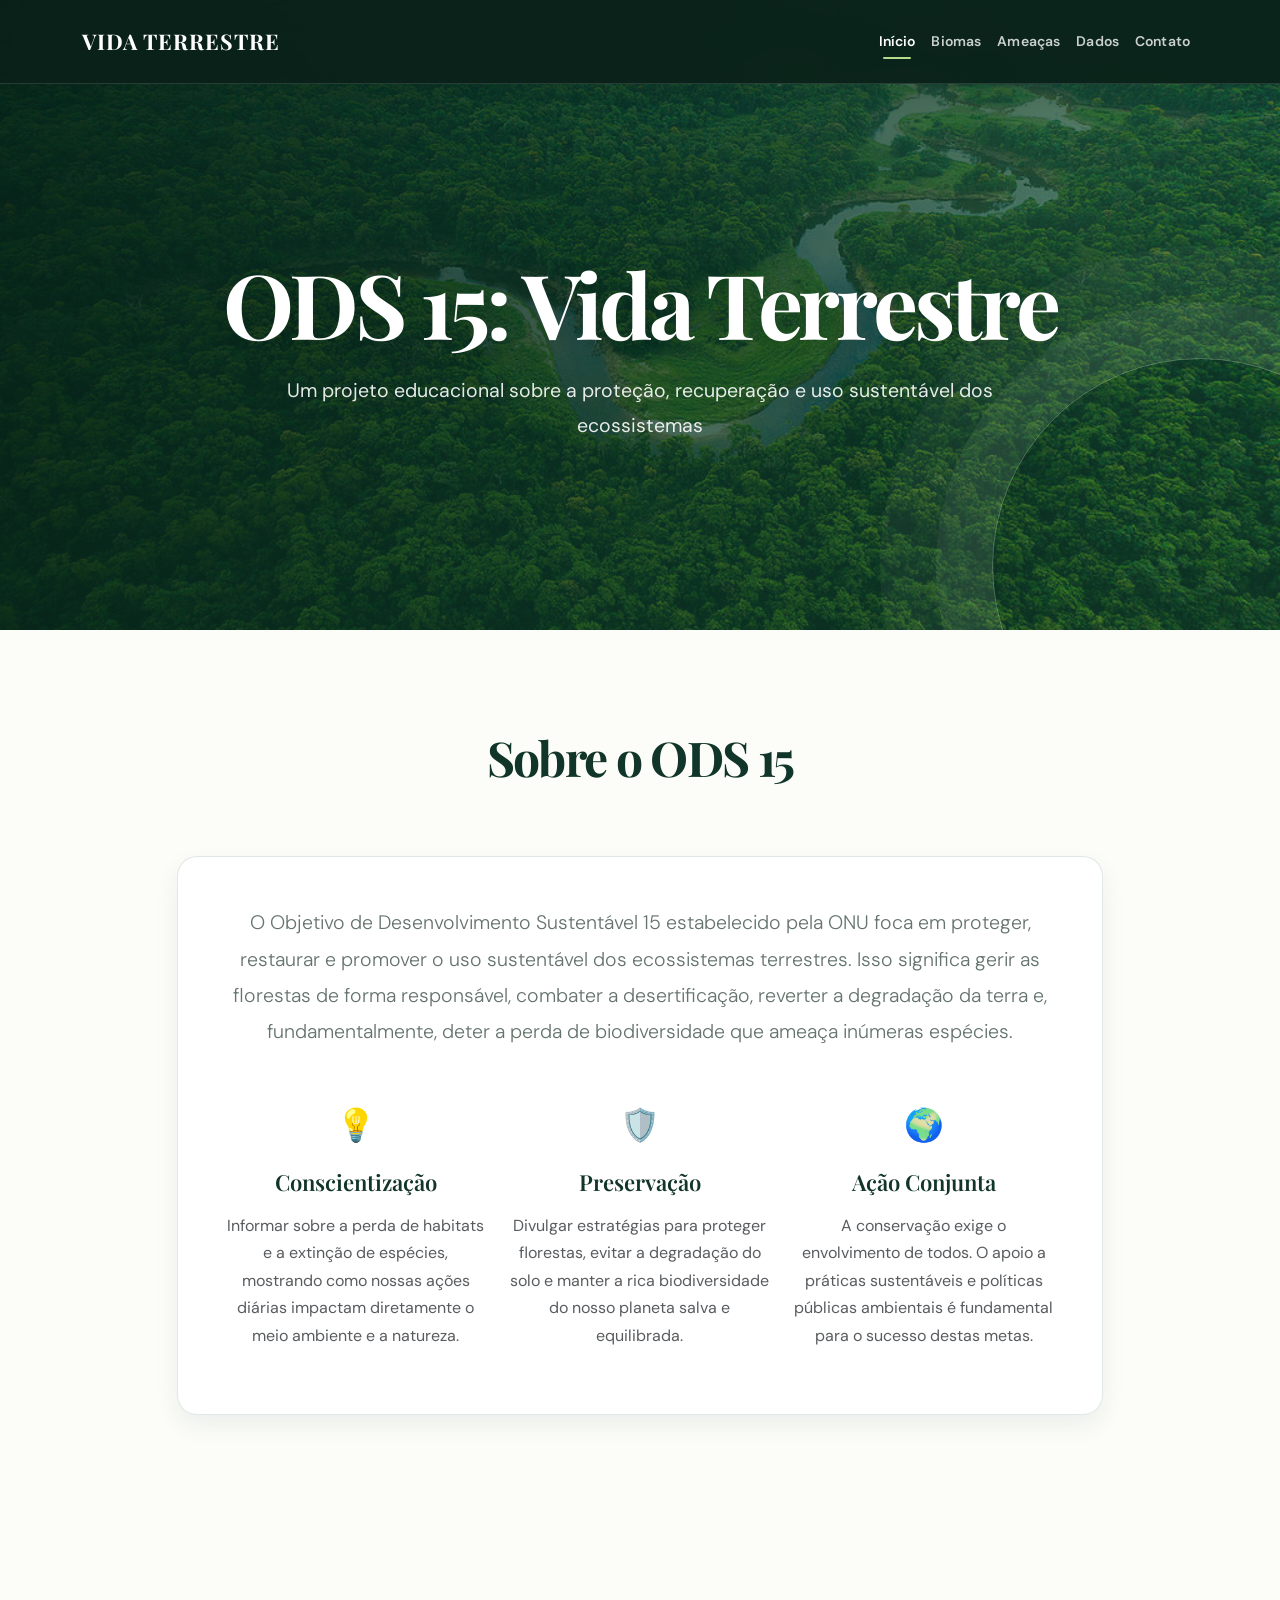
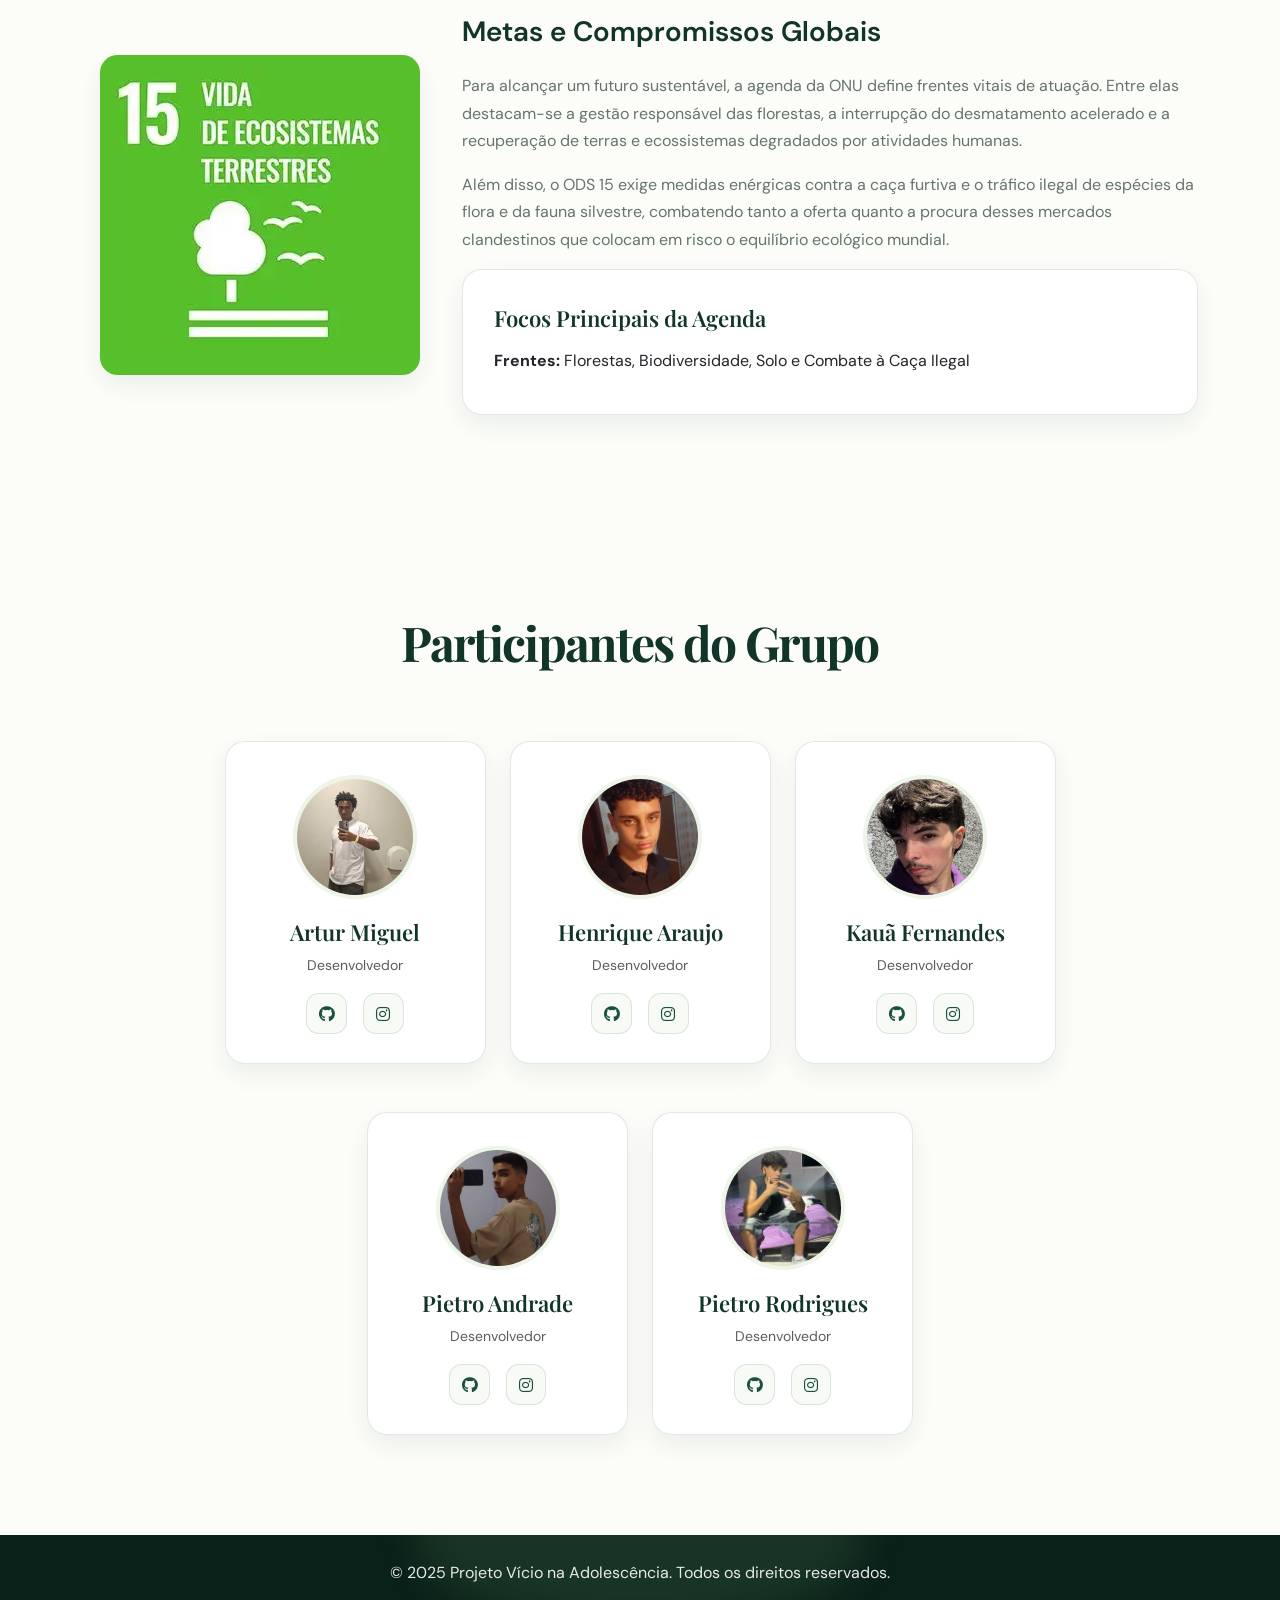
==== commit 850df0b1: "4°Prototipo - apresentação teste - 15/09/2026" ====
--- a/index.html
+++ b/index.html
@@ -1,221 +1,229 @@
 <!DOCTYPE html>
 <html lang="pt-BR">
 <head>
-  <meta charset="UTF-8">
-  <meta name="viewport" content="width=device-width, initial-scale=1.0">
-  <title>Reflorescer</title>
-  <link rel="stylesheet" href="css/style.css">
-  <link rel="stylesheet" href="css/ui.css">
-  <link rel="stylesheet" href="css/animations.css">
-  <link rel="stylesheet" href="css/responsive.css">
-  <link rel="shortcut icon" href="img/favicon.jogo.png" type="image/x-icon">
+    <meta charset="UTF-8">
+    <meta name="viewport" content="width=device-width, initial-scale=1.0">
+    <title>Vício na Adolescência - Projeto Educacional</title>
+    <link rel="shortcut icon" href="img/favicon.png">
+    <link href="bootstrap-5.3.8-dist/css/bootstrap.css" rel="stylesheet">
+    <link rel="preconnect" href="https://fonts.googleapis.com">
+    <link rel="preconnect" href="https://fonts.gstatic.com" crossorigin>
+    <link href="https://fonts.googleapis.com/css2?family=Poppins:wght@300;400;500;600;700&display=swap" rel="stylesheet">
+    <link href="https://fonts.googleapis.com/css2?family=Bebas+Neue&display=swap" rel="stylesheet">
+    <link href="https://fonts.cdnfonts.com/css/surprisedmonkey" rel="stylesheet">
+    <link href="https://fonts.cdnfonts.com/css/barlow" rel="stylesheet">
+    <link rel="stylesheet" href="https://cdnjs.cloudflare.com/ajax/libs/font-awesome/6.5.0/css/all.min.css">
+    <link rel="stylesheet" href="css/inicio.css">
 </head>
 <body>
-  <div id="app">
-    <header class="topbar">
-      <div class="brand">
-        <div class="brand-mark">✦</div>
-        <div>
-          <h1>Reflorescer</h1>
-          <span>Um mundo pode voltar a respirar.</span>
-        </div>
-      </div>
-
-      <div class="stats" aria-label="Recursos do planeta">
-        <div class="stat"><span class="icon">◉</span><span class="label">Moedas</span><strong id="coinsValue">0</strong></div>
-        <div class="stat"><span class="icon">✦</span><span class="label">Sementes</span><strong id="seedsValue">1</strong></div>
-        <div class="stat"><span class="icon">◆</span><span class="label">Madeira</span><strong id="woodValue">0</strong></div>
-        <div class="stat bio-stat"><span class="icon">♧</span><span class="label">Biodiversidade</span><strong id="bioValue">0%</strong></div>
-        <div class="stat"><span class="icon">♧</span><span class="label">Árvores</span><strong id="treesValue">0</strong></div>
-      </div>
-
-      <div class="top-actions">
-        <button class="icon-button" id="mapsButton" title="Mapas e continentes">🗺️</button>
-        <button class="icon-button" id="settingsButton" title="Configurações · Acessibilidade e controles">⚙</button>
-        <button class="icon-button" id="saveButton" title="Salvar">💾</button>
-        <button class="icon-button" id="exportButton" title="Exportar save">⇩</button>
-        <label class="icon-button file-button" title="Importar save">⇧<input id="importInput" type="file" accept=".json,application/json"></label>
-        <button class="icon-button danger" id="resetButton" title="Resetar mundo">↻</button>
-      </div>
-    </header>
-
-    <main class="game-layout">
-      <aside class="panel left-panel">
-        <div class="panel-title">
-          <span>Ferramentas</span>
-          <small>SELECIONAR</small>
-        </div>
-
-        <div class="tool-list">
-          <button class="tool active" data-tool="plant"><span>🌱</span><div><b>Plantar</b><small>Plante uma semente</small></div></button>
-          <button class="tool" data-tool="grass"><span>🍃</span><div><b>Plantar grama</b><small>Cobrir solo · 3 moedas</small></div></button>
-          <button class="tool" data-tool="inspect"><span>🔎</span><div><b>Analisar</b><small>Ver o estado do solo</small></div></button>
-          <button class="tool" data-tool="remove"><span>✋</span><div><b>Remover</b><small>Retirar uma árvore</small></div></button>
-          <button class="tool" data-tool="river"><span>🌊</span><div><b>Rio</b><small>Criar/remover · 50 moedas</small></div></button>
-          <button class="tool" data-tool="animal"><span>🐺</span><div><b>Soltar animal</b><small>Use um item comprado</small></div></button>
-          <button class="tool" data-tool="fish"><span>🐟</span><div><b>Soltar peixe</b><small>Somente dentro da água</small></div></button>
-        </div>
-
-        <div class="side-section">
-          <div class="section-heading">Progresso</div>
-          <div class="planet-level">
-            <div class="level-line"><span>Planeta</span><strong id="planetLevelText">Nível 1</strong></div>
-            <div class="progress"><i id="planetProgress"></i></div>
-            <p id="planetStage">Terra devastada</p>
-          </div>
-          <div class="level-line" style="margin-top:8px;"><span>Área recuperada</span><strong id="recoveredMetric">0%</strong></div>
-          <p style="margin:4px 0 0;color:var(--muted);font-size:9px;">Vitória ao atingir 80% de recuperação.</p>
-        </div>
-
-        <div class="side-section mission-card">
-          <div class="section-heading">Próximo objetivo</div>
-          <div class="mission-icon">🌱</div>
-          <strong id="missionTitle">O primeiro broto</strong>
-          <p id="missionDescription">Faça nascer a primeira árvore.</p>
-          <div class="progress"><i id="missionProgress"></i></div>
-          <small id="missionCounter">0 / 1</small>
-        </div>
-      </aside>
-
-      <section class="world-wrap">
-        <div class="world-toolbar">
-          <div class="world-status">
-            <span class="status-dot"></span>
-            <span id="worldMessage">O planeta espera pela primeira semente.</span>
-          </div>
-          <button class="map-chip" id="mapChip" title="Abrir seleção de mapas">🗺️ América</button>
-          <div class="season-block">
-            <div class="season-pill" id="seasonPill">☀️ Verão · Dia 1</div>
-            <small id="nextSeasonText">Próxima estação em 5 dias.</small>
-          </div>
-        </div>
-        <div class="season-effects-row">
-          <span id="seasonEffects">Ambiente mais seco, com maior risco de secas.</span>
-          <span id="eventBanner" class="event-banner hidden"></span>
-        </div>
-
-        <div class="canvas-shell">
-          <canvas id="worldCanvas" width="1152" height="648" aria-label="Mapa do planeta"></canvas>
-          <div class="canvas-hint" id="canvasHint">
-            <span>🌱</span> Selecione <b>Plantar</b> e clique em um tile morto.
-          </div>
-          <div class="toast-stack" id="toastStack"></div>
-        </div>
-      </section>
-
-      <aside class="panel right-panel">
-        <div class="panel-title">
-          <span>Natureza</span>
-          <small>RESTAURAÇÃO</small>
-        </div>
-
-        <section class="world-card">
-          <div class="card-top">
-            <div>
-              <small>Estado global</small>
-              <h2 id="worldCondition">Devastado</h2>
-            </div>
-            <div class="condition-orb" id="conditionOrb">·</div>
-          </div>
-          <div class="mini-metrics">
-            <div><span>Solo saudável</span><strong id="soilMetric">4%</strong></div>
-            <div><span>Cobertura vegetal</span><strong id="vegetationMetric">0%</strong></div>
-          </div>
-        </section>
-
-        <section class="shop-section">
-          <div class="section-heading">Loja</div>
-          <button class="buy-button wood-sale" id="sellWoodButton">Vender madeira · 5 moedas/un.</button>
-          <div id="shopList"></div>
-        </section>
-
-        <section class="selection-card" id="selectionCard">
-          <div class="section-heading">Tile selecionado</div>
-          <div class="empty-selection" id="emptySelection">
-            <span>⌖</span>
-            <p>Clique em um tile para analisar o terreno.</p>
-          </div>
-          <div id="selectionDetails" class="hidden"></div>
-        </section>
-      </aside>
-    </main>
-
-    <footer class="footer">
-      <span>Reflorescer — protótipo jogável</span>
-      <span>Salvamento local automático · <span id="saveStatus">salvo</span></span>
-    </footer>
-  </div>
-
-  <div class="modal-overlay hidden" id="mapsOverlay">
-    <div class="modal-card maps-modal">
-      <div class="modal-title">
-        <span>🗺️ Continentes e mapas</span>
-        <button class="icon-button" id="mapsCloseButton">✕</button>
-      </div>
-      <p class="maps-intro">Escolha a região que deseja explorar. Novos continentes já estão preparados para futuras atualizações.</p>
-      <div class="map-grid" id="mapList"></div>
-    </div>
-  </div>
-
-  <div class="modal-overlay hidden" id="settingsOverlay">
-    <div class="modal-card">
-      <div class="modal-title">
-        <span>Configurações · Acessibilidade e Controles</span>
-        <button class="icon-button" id="settingsCloseButton">✕</button>
-      </div>
-
-      <div class="modal-section">
-        <div class="section-heading">🖱️ Modo de compra</div>
-        <label class="radio-option">
-          <input type="radio" name="buyMode" value="click"> Clique para comprar — cada clique compra 1 unidade.
-        </label>
-        <label class="radio-option">
-          <input type="radio" name="buyMode" value="hold"> Segurar para comprar — compra automática enquanto segura.
-        </label>
-        <label class="radio-option">
-          <input type="radio" name="buyMode" value="continuous"> Compra contínua — compra rapidamente enquanto houver moedas.
-        </label>
-      </div>
-
-      <div class="modal-section">
-        <div class="section-heading">🌱 Modo de plantio</div>
-        <label class="radio-option">
-          <input type="radio" name="plantMode" value="click"> Clique para plantar — cada clique planta 1 unidade.
-        </label>
-        <label class="radio-option">
-          <input type="radio" name="plantMode" value="hold"> Segurar para plantar — planta continuamente sobre a área.
-        </label>
-        <label class="radio-option">
-          <input type="radio" name="plantMode" value="continuous"> Plantar continuamente — passe o mouse segurando para plantar em várias áreas.
-        </label>
+    <header>
+      <nav class="navbar navbar-expand-lg navbar-dark fixed-top">
+    <div class="container">
+      <a class="navbar-brand fw-bold" href="#inicio">VIDA TERRESTRE</a>
+      <button class="navbar-toggler" type="button" data-bs-toggle="collapse" data-bs-target="#navbarNav"
+              aria-controls="navbarNav" aria-expanded="false" aria-label="Toggle navigation">
+        <span class="navbar-toggler-icon"></span>
+      </button>
+      <div class="collapse navbar-collapse justify-content-end" id="navbarNav">
+        <ul class="navbar-nav">
+          <li class="nav-item"><a class="nav-link" href="#inicio" aria-current="page">Início</a></li>
+          <li class="nav-item"><a class="nav-link" href="biomas.html">Biomas</a></li>
+          <li class="nav-item"><a class="nav-link" href="ameacas.html">Ameaças</a></li>
+          <li class="nav-item"><a class="nav-link" href="dados.html">Dados</a></li>
+          <li class="nav-item"><a class="nav-link" href="contato.html">Contato</a></li>
+        </ul>
       </div>
     </div>
-  </div>
-
-  <div class="modal-overlay hidden" id="victoryOverlay">
-    <div class="modal-card victory-card">
-      <div class="modal-title">
-        <span>🌍 Planeta recuperado!</span>
-      </div>
-      <p id="victoryDetail">80% da área foi recuperada.</p>
-      <button class="buy-button" id="victoryCloseButton">Continuar cuidando do planeta</button>
-    </div>
-  </div>
-
-  <script src="js/climate.js"></script>
-  <script src="js/tree.js"></script>
-  <script src="js/world.js"></script>
-  <script src="js/player.js"></script>
-  <script src="js/economy.js"></script>
-  <script src="js/shop.js"></script>
-  <script src="js/save.js"></script>
-  <script src="js/missions.js"></script>
-  <script src="js/achievements.js"></script>
-  <script src="js/events.js"></script>
-  <script src="js/animals.js"></script>
-  <script src="js/fish.js"></script>
-  <script src="js/research.js"></script>
-  <script src="js/ui.js"></script>
-  <script src="js/game.js"></script>
+  </nav>
+    </header>
+    <section id="inicio" class="banner-section">
+        <div class="container">
+            <div class="row">
+                <div class="col-12 text-center text-white">
+                    <h1 class="display-3 fw-bold mb-4">ODS 15: Vida Terrestre</h1>
+                    <p class="subtitulo fs-4">Um projeto educacional sobre a proteção, recuperação e uso sustentável dos ecossistemas</p>
+                </div>
+            </div>
+        </div>
+    </section>
+
+    <section id="sobre" class="py-5">
+        <div class="container">
+            <div class="row mb-5">
+                <div class="col-12">
+                    <h2 class="text-center fw-bold mb-4">Sobre o ODS 15</h2>
+                </div>
+            </div>
+            <div class="row">
+                <div class="col-lg-10 mx-auto">
+                    <div class="card border-0 shadow">
+                        <div class="card-body p-5">
+                            <p class="lead text-center mb-5">
+                                O Objetivo de Desenvolvimento Sustentável 15 estabelecido pela ONU foca em proteger, restaurar e promover o uso sustentável dos ecossistemas terrestres. Isso significa gerir as florestas de forma responsável, combater a desertificação, reverter a degradação da terra e, fundamentalmente, deter a perda de biodiversidade que ameaça inúmeras espécies.
+                            </p>
+                            <div class="row g-4">
+                                <div class="col-md-4">
+                                    <div class="text-center">
+                                        <div class="mb-3 fs-2">💡</div>
+                                        <h5 class="fw-semibold mb-3">Conscientização</h5>
+                                        <p class="text-muted">Informar sobre a perda de habitats e a extinção de espécies, mostrando como nossas ações diárias impactam diretamente o meio ambiente e a natureza.</p>
+                                    </div>
+                                </div>
+                                <div class="col-md-4">
+                                    <div class="text-center">
+                                        <div class="mb-3 fs-2">🛡️</div>
+                                        <h5 class="fw-semibold mb-3">Preservação</h5>
+                                        <p class="text-muted">Divulgar estratégias para proteger florestas, evitar a degradação do solo e manter a rica biodiversidade do nosso planeta salva e equilibrada.</p>
+                                    </div>
+                                </div>
+                                <div class="col-md-4">
+                                    <div class="text-center">
+                                        <div class="mb-3 fs-2">🌍</div>
+                                        <h5 class="fw-semibold mb-3">Ação Conjunta</h5>
+                                        <p class="text-muted">A conservação exige o envolvimento de todos. O apoio a práticas sustentáveis e políticas públicas ambientais é fundamental para o sucesso destas metas.</p>
+                                    </div>
+                                </div>
+                            </div>
+                        </div>
+                    </div>
+                </div>
+            </div>
+        </div>
+    </section>
+
+<section id="sobre" class="py-5">
+        <div class="container">
+            <!-- Segunda parte:focada em aprofundar o ODS 15 com a imagem ao lado -->
+            <div class="row align-items-center">
+                <div class="col-lg-4 mb-4 mb-lg-0 text-center">
+                    <img src="img/ods.png" class="img-fluid rounded shadow" alt="Logo Oficial ODS 15 Vida Terrestre">
+                </div>
+                <div class="col-lg-8">
+                    <h3 class="fw-semibold mb-4">Metas e Compromissos Globais</h3>
+                    <p class="mb-3">
+                        Para alcançar um futuro sustentável, a agenda da ONU define frentes vitais de atuação. Entre elas destacam-se a gestão responsável das florestas, a interrupção do desmatamento acelerado e a recuperação de terras e ecossistemas degradados por atividades humanas.
+                    </p>
+                    <p class="mb-3">
+                        Além disso, o ODS 15 exige medidas enérgicas contra a caça furtiva e o tráfico ilegal de espécies da flora e da fauna silvestre, combatendo tanto a oferta quanto a procura desses mercados clandestinos que colocam em risco o equilíbrio ecológico mundial.
+                    </p>
+                    <div class="card border-0 shadow-sm">
+                        <div class="card-body">
+                            <h5 class="fw-semibold mb-3">Focos Principais da Agenda</h5>
+                            <ul class="list-unstyled mb-0">
+                                <li class="mb-2"><strong>Frentes: </strong>Florestas, Biodiversidade, Solo e Combate à Caça Ilegal</li>
+                            </ul>
+                        </div>
+                    </div>
+                </div>
+            </div>
+
+        </div>
+    </section>
+
+    <section id="participantes" class="py-5">
+        <div class="container">
+            <div class="row mb-5">
+                <div class="col-12">
+                    <h2 class="text-center fw-bold mb-4">Participantes do Grupo</h2>
+                </div>
+            </div>
+
+            <div class="row justify-content-center g-4">
+                <div class="col-lg-3 col-md-4">
+                    <div class="card border-0 shadow h-100">
+                        <div class="card-body text-center p-4">
+                            <img src="img/Artur.jpeg" class="img-fluid rounded-3 mb-3" alt="Participante">
+                            <h5 class="fw-semibold mb-2">Artur Miguel</h5>
+                            <p class="text-muted small mb-3">Desenvolvedor</p>
+                            <div class="d-flex gap-2 justify-content-center">
+                                <a class="btn btn-white btn-social mx-1" href="https://github.com/arturl1910" aria-label="Perfil do GitHub">
+                                <i class="fab fa-github"></i></a>
+                                <a class="btn btn-white btn-social mx-1" href="https://www.instagram.com/arturl1910" aria-label="Perfil do Instagram">
+                                <i class="fab fa-instagram"></i></a>
+                            </div>
+                        </div>
+                    </div>
+                </div>
+
+                <div class="col-lg-3 col-md-4">
+                    <div class="card border-0 shadow h-100">
+                        <div class="card-body text-center p-4">
+                            <img src="img/Henrique.jpeg" class="img-fluid rounded-3 mb-3" alt="Participante">
+                            <h5 class="fw-semibold mb-2">Henrique Araujo</h5>
+                            <p class="text-muted small mb-3">Desenvolvedor</p>
+                            <div class="d-flex gap-2 justify-content-center">
+                                <a class="btn btn-white btn-social mx-1" href="https://github.com/henriqueabatista" aria-label="Perfil do GitHub">
+                                <i class="fab fa-github"></i></a>
+                                <a class="btn btn-white btn-social mx-1" href="https://www.instagram.com/_batista.15" aria-label="Perfil do Instagram">
+                                <i class="fab fa-instagram"></i></a>
+                            </div>
+                        </div>
+                    </div>
+                </div>
+
+                <div class="col-lg-3 col-md-4">
+                    <div class="card border-0 shadow h-100">
+                        <div class="card-body text-center p-4">
+                            <img src="img/kaua.jpeg" class="img-fluid rounded-3 mb-3" alt="Participante">
+                            <h5 class="fw-semibold mb-2">Kauã Fernandes</h5>
+                            <p class="text-muted small mb-3">Desenvolvedor</p>
+                            <div class="d-flex gap-2 justify-content-center">
+                                <a class="btn btn-white btn-social mx-1" href="https://github.com/kauafernandesTec" aria-label="Perfil do GitHub">
+                                <i class="fab fa-github"></i></a>
+                                <a class="btn btn-white btn-social mx-1" href="https://www.instagram.com/fern4desz_" aria-label="Perfil do Instagram">
+                                <i class="fab fa-instagram"></i></a>
+                            </div>
+                        </div>
+                    </div>
+                </div>
+            </div>
+
+            <div class="row justify-content-center g-4 mt-4">
+                <div class="col-lg-3 col-md-4">
+                    <div class="card border-0 shadow h-100">
+                        <div class="card-body text-center p-4">
+                            <img src="img/PietroA.jpeg" class="img-fluid rounded-3 mb-3" alt="Participante">
+                            <h5 class="fw-semibold mb-2">Pietro Andrade</h5>
+                            <p class="text-muted small mb-3">Desenvolvedor</p>
+                            <div class="d-flex gap-2 justify-content-center">
+                                <a class="btn btn-white btn-social mx-1" href="https://github.com/PietroSantos280" aria-label="Perfil do GitHub">
+                                <i class="fab fa-github"></i></a>
+                                <a class="btn btn-white btn-social mx-1" href="https://www.instagram.com/santospietro207" aria-label="Perfil do Instagram">
+                                <i class="fab fa-instagram"></i></a>
+                            </div>
+                        </div>
+                    </div>
+                </div>
+
+                <div class="col-lg-3 col-md-4">
+                    <div class="card border-0 shadow h-100">
+                        <div class="card-body text-center p-4">
+                            <img src="img/PietroR.jpeg" class="img-fluid rounded-3 mb-3" alt="Participante">
+                            <h5 class="fw-semibold mb-2">Pietro Rodrigues</h5>
+                            <p class="text-muted small mb-3">Desenvolvedor</p>
+                            <div class="d-flex gap-2 justify-content-center">
+                                <a class="btn btn-white btn-social mx-1" href="https://github.com/pietrorodrigues09" aria-label="Perfil do GitHub">
+                                <i class="fab fa-github"></i></a>
+                                <a class="btn btn-white btn-social mx-1" href="https://www.instagram.com/p.rodr1gues_" aria-label="Perfil do Instagram">
+                                <i class="fab fa-instagram"></i></a>
+                            </div>
+                        </div>
+                    </div>
+                </div>
+            </div>
+        </div>
+    </section>
+
+    <footer class="py-4">
+        <div class="container">
+            <div class="row">
+                <div class="col-12 text-center">
+                    <p class="mb-1">&copy; 2025 Projeto Vício na Adolescência. Todos os direitos reservados.</p>
+                </div>
+            </div>
+        </div>
+    </footer>
+
+    <script src="bootstrap-5.3.8-dist/js/bootstrap.bundle.js"></script>
 </body>
-</html>
+</html>
--- a/css/inicio.css
+++ b/css/inicio.css
@@ -0,0 +1,631 @@
+@import url("https://fonts.googleapis.com/css2?family=DM+Sans:opsz,wght@9..40,400;9..40,500;9..40,600;9..40,700&family=Playfair+Display:opsz,wght@5..120,600;5..120,700&display=swap");
+
+:root {
+  --forest-950: #0a2119;
+  --forest-900: #123529;
+  --forest-800: #19513d;
+  --forest-700: #247354;
+  --leaf: #74a86a;
+  --moss: #dce8d4;
+  --sand: #f5f3eb;
+  --paper: #fcfdf9;
+  --ink: #19312a;
+  --muted: #65746d;
+  --line: rgba(25, 81, 61, 0.13);
+  --shadow-sm: 0 10px 25px rgba(16, 49, 37, 0.07);
+  --shadow-lg: 0 24px 55px rgba(11, 43, 31, 0.14);
+}
+
+*,
+*::before,
+*::after { box-sizing: border-box; }
+
+html {
+  scroll-behavior: smooth;
+  scroll-padding-top: 6rem;
+}
+
+body {
+  min-width: 320px;
+  overflow-x: hidden;
+  background: var(--paper);
+  color: var(--ink);
+  font-family: "DM Sans", Arial, sans-serif;
+  font-size: 1rem;
+  line-height: 1.72;
+}
+
+::selection {
+  color: #fff;
+  background: var(--forest-700);
+}
+
+p { color: var(--muted); }
+
+a {
+  color: var(--forest-700);
+  text-decoration-thickness: 1px;
+  text-underline-offset: 0.18em;
+}
+
+a:hover { color: var(--forest-900); }
+
+img { max-width: 100%; }
+
+.container { width: min(100% - 2.5rem, 1160px); }
+
+/* Navegação */
+.navbar {
+  min-height: 5.25rem;
+  padding: 0.8rem 0;
+  background: rgba(10, 33, 25, 0.93);
+  border-bottom: 1px solid rgba(255, 255, 255, 0.12);
+  box-shadow: 0 8px 28px rgba(4, 22, 15, 0.16);
+  backdrop-filter: blur(14px);
+  -webkit-backdrop-filter: blur(14px);
+}
+
+.navbar .navbar-brand {
+  color: #fff;
+  font-family: "Playfair Display", Georgia, serif;
+  font-size: clamp(1.15rem, 2vw, 1.35rem);
+  font-weight: 700;
+  letter-spacing: 0.045em;
+}
+
+.navbar .nav-link {
+  position: relative;
+  padding: 0.6rem 0.76rem;
+  color: rgba(255, 255, 255, 0.79);
+  font-size: 0.875rem;
+  font-weight: 600;
+  letter-spacing: 0.01em;
+  transition: color 180ms ease;
+}
+
+.navbar .nav-link::after {
+  position: absolute;
+  right: 0.76rem;
+  bottom: 0.25rem;
+  left: 0.76rem;
+  height: 2px;
+  border-radius: 999px;
+  background: #b7db8c;
+  content: "";
+  opacity: 0;
+  transform: scaleX(0.4);
+  transition: opacity 180ms ease, transform 180ms ease;
+}
+
+.navbar .nav-link:hover,
+.navbar .nav-link:focus,
+.navbar .nav-link[aria-current="page"] { color: #fff; }
+
+.navbar .nav-link:hover::after,
+.navbar .nav-link:focus::after,
+.navbar .nav-link[aria-current="page"]::after {
+  opacity: 1;
+  transform: scaleX(1);
+}
+
+.navbar-toggler {
+  padding: 0.45rem;
+  border: 1px solid rgba(255, 255, 255, 0.45);
+  border-radius: 0.7rem;
+}
+
+.navbar-toggler:focus { box-shadow: 0 0 0 0.2rem rgba(183, 219, 140, 0.35); }
+
+/* Hero */
+.banner-section,
+.dados-banner,
+.preservacao-banner {
+  position: relative;
+  display: grid;
+  min-height: clamp(31rem, 70vh, 43rem);
+  place-items: center;
+  isolation: isolate;
+  margin-top: 0;
+  padding: 10.5rem 1.25rem 6rem;
+  overflow: hidden;
+  background-position: center;
+  background-size: cover;
+}
+.banner-section,
+.preservacao-banner { background-image: url("../img/amazonia.jpg"); }
+
+.banner-section::before,
+.dados-banner::before,
+.preservacao-banner::before {
+  position: absolute;
+  z-index: -1;
+  inset: 0;
+  background:
+    linear-gradient(115deg, rgba(6, 34, 23, 0.93) 0%, rgba(12, 58, 40, 0.76) 55%, rgba(21, 83, 55, 0.58) 100%),
+    radial-gradient(circle at 78% 20%, rgba(163, 204, 112, 0.25), transparent 31%);
+  content: "";
+}
+
+.banner-section::after,
+.dados-banner::after,
+.preservacao-banner::after {
+  position: absolute;
+  z-index: -1;
+  right: -8rem;
+  bottom: -9rem;
+  width: 26rem;
+  height: 26rem;
+  border: 1px solid rgba(235, 255, 210, 0.3);
+  border-radius: 50%;
+  box-shadow: 0 0 0 3.5rem rgba(235, 255, 210, 0.06), 0 0 0 7rem rgba(235, 255, 210, 0.04);
+  content: "";
+}
+
+.banner-section .container,
+.dados-banner .container,
+.preservacao-banner .container { position: relative; }
+
+.banner-section h1,
+.dados-banner h1,
+.preservacao-banner h1 {
+  max-width: 17ch;
+  margin-inline: auto;
+  color: #fff;
+  font-family: "Playfair Display", Georgia, serif;
+  font-size: clamp(2.75rem, 7vw, 5.65rem);
+  font-weight: 700;
+  letter-spacing: -0.045em;
+  line-height: 0.99;
+  text-wrap: balance;
+  text-shadow: 0 4px 25px rgba(0, 0, 0, 0.2);
+}
+
+.subtitulo {
+  max-width: 46rem;
+  margin: 1.65rem auto 0;
+  color: rgba(255, 255, 255, 0.89);
+  font-size: clamp(1rem, 1.8vw, 1.22rem) !important;
+  font-weight: 400;
+  line-height: 1.75;
+}
+
+/* Estrutura e títulos */
+section { position: relative; }
+
+section.py-5 { padding-top: 6.25rem !important; padding-bottom: 6.25rem !important; }
+
+section h2,
+.contact-card h2,
+.info-card h3 {
+  color: var(--forest-900);
+  font-family: "Playfair Display", Georgia, serif;
+  font-weight: 700;
+  letter-spacing: -0.035em;
+  line-height: 1.13;
+}
+
+section > .container > .row:first-child h2.text-center,
+section > .container > h2.text-center,
+.section-light > .container > h2.text-center {
+  font-size: clamp(2rem, 4vw, 3rem);
+}
+
+h3,
+h4,
+h5,
+h6 { color: var(--forest-900); }
+
+.section-white { background: var(--paper); }
+
+.section-light { background: linear-gradient(140deg, #edf3e9 0%, #f7f8f1 100%); }
+
+/* Cartões, imagens e blocos de conteúdo */
+.card,
+.contact-card,
+.info-card {
+  border: 1px solid var(--line) !important;
+  border-radius: 1.25rem !important;
+  background: rgba(255, 255, 255, 0.94);
+  box-shadow: var(--shadow-sm) !important;
+  overflow: hidden;
+}
+
+.card { transition: transform 220ms ease, box-shadow 220ms ease, border-color 220ms ease; }
+
+.card:hover {
+  border-color: rgba(36, 115, 84, 0.26) !important;
+  box-shadow: var(--shadow-lg) !important;
+  transform: translateY(-0.38rem);
+}
+
+.card-body { padding: clamp(1.35rem, 2.4vw, 2rem); }
+
+.card-body h5,
+.card-title {
+  margin-top: 0.25rem;
+  color: var(--forest-900);
+  font-family: "Playfair Display", Georgia, serif;
+  font-size: 1.38rem;
+  font-weight: 700;
+  line-height: 1.2;
+}
+
+.card-body p,
+.card-text { color: var(--muted); }
+
+.card-img-top {
+  height: 15.25rem;
+  object-fit: cover;
+  transition: transform 450ms ease;
+}
+
+.card:hover .card-img-top { transform: scale(1.045); }
+
+.lead {
+  max-width: 56rem;
+  margin-right: auto;
+  margin-left: auto;
+  color: #4c5c54;
+  font-size: clamp(1.06rem, 1.6vw, 1.22rem);
+  line-height: 1.86;
+}
+
+.rounded,
+.rounded-3 { border-radius: 1.1rem !important; }
+
+.shadow,
+.shadow-sm { box-shadow: var(--shadow-sm) !important; }
+
+#participantes .card img {
+  aspect-ratio: 1 / 1;
+  width: 7.75rem;
+  margin-top: 0.25rem;
+  object-fit: cover;
+  border: 4px solid #edf4e8;
+  border-radius: 50% !important;
+}
+
+#participantes .card-body { padding: 1.8rem 1.25rem !important; }
+
+.btn-social {
+  display: inline-grid;
+  width: 2.55rem;
+  height: 2.55rem;
+  place-items: center;
+  border: 1px solid var(--line);
+  border-radius: 0.8rem;
+  background: #f7faf5;
+  color: var(--forest-800);
+  transition: background 180ms ease, color 180ms ease, transform 180ms ease;
+}
+
+.btn-social:hover {
+  background: var(--forest-800);
+  color: #fff;
+  transform: translateY(-2px);
+}
+
+/* Biomas */
+.titulo-amazonia { color: #176844 !important; }
+.titulo-cerrado { color: #a46212 !important; }
+.titulo-mata { color: #a84337 !important; }
+.titulo-caatinga { color: #8c641b !important; }
+.titulo-pantanal { color: #16728c !important; }
+.titulo-pampa { color: #3b7a4c !important; }
+
+.badge {
+  width: auto;
+  padding: 0.42rem 0.75rem;
+  border-radius: 999px;
+  color: #fff;
+  font-size: 0.74rem;
+  font-weight: 700;
+  letter-spacing: 0.03em;
+}
+
+.badge-amazonia { background: #176844; }
+.badge-cerrado { background: #a46212; }
+.badge-mata { background: #a84337; }
+.badge-caatinga { background: #8c641b; }
+.badge-pantanal { background: #16728c; }
+.badge-pampa { background: #3b7a4c; }
+
+/* Ameaças */
+.icone-ameaca {
+  width: 10.5rem;
+  height: 10.5rem;
+  object-fit: cover;
+  object-position: center 70%;
+  border: 4px solid #edf4e8;
+  border-radius: 50%;
+  box-shadow: 0 10px 22px rgba(19, 69, 49, 0.12);
+}
+
+.card-desmatamento {
+  min-height: 18rem;
+  overflow: hidden;
+  border-radius: 1.25rem 0 0 1.25rem;
+  background-position: center;
+  background-size: cover;
+}
+
+.card-desmatamento + .card {
+  border-radius: 0 1.25rem 1.25rem 0 !important;
+}
+
+/* Dados */
+.dados-banner { background-image: url("../img/amazonia.jpg"); }
+
+.dado-card {
+  border-top: 4px solid var(--leaf) !important;
+}
+
+.dado-card h3,
+.dado-card .display-6 {
+  color: var(--forest-800);
+  font-family: "Playfair Display", Georgia, serif;
+  font-weight: 700;
+}
+
+.tabela-dados {
+  border: 1px solid var(--line);
+  border-radius: 1.15rem;
+  background: #fff;
+  box-shadow: var(--shadow-sm);
+}
+
+.table { margin-bottom: 0; color: var(--ink); }
+
+.table > :not(caption) > * > * { padding: 1rem 1.15rem; border-bottom-color: var(--line); }
+
+.table thead th {
+  border-bottom: 0;
+  background: var(--forest-900);
+  color: #fff;
+  font-size: 0.8rem;
+  font-weight: 700;
+  letter-spacing: 0.035em;
+  text-transform: uppercase;
+  white-space: nowrap;
+}
+
+.table-hover > tbody > tr:hover > * { color: var(--ink); background: #eff6eb; }
+
+.barra-dados { margin-bottom: 1.35rem; }
+
+.progress {
+  height: 0.7rem;
+  border-radius: 999px;
+  background: #e1ebdb;
+  overflow: hidden;
+}
+
+.progress-bar { background: linear-gradient(90deg, var(--forest-700), #8cad62); }
+
+/* Carrossel e accordions */
+#biomasCarousel {
+  overflow: hidden;
+  border: 1px solid var(--line);
+  border-radius: 1.3rem;
+  background: #fff;
+  box-shadow: var(--shadow-lg);
+}
+
+#biomasCarousel .carousel-imagem { height: clamp(16rem, 38vw, 25rem); }
+
+#biomasCarousel .carousel-imagem img {
+  width: 100%;
+  height: 100%;
+  object-fit: cover;
+}
+
+#biomasCarousel .conservacao-conteudo {
+  padding: clamp(1.75rem, 5vw, 3.4rem) clamp(1.5rem, 7vw, 6rem) 4.5rem;
+  background: #fff;
+  text-align: center;
+}
+
+#biomasCarousel .conservacao-conteudo h4 {
+  color: var(--forest-900);
+  font-family: "Playfair Display", Georgia, serif;
+  font-size: clamp(1.65rem, 3vw, 2.25rem);
+  font-weight: 700;
+}
+
+#biomasCarousel .conservacao-subtitulo,
+#biomasCarousel .conservacao-texto { color: var(--muted); }
+
+#biomasCarousel .conservacao-texto { max-width: 52rem; margin-right: auto; margin-left: auto; }
+
+#biomasCarousel .carousel-control-prev,
+#biomasCarousel .carousel-control-next { width: clamp(3.5rem, 8vw, 5.5rem); height: clamp(16rem, 38vw, 25rem); }
+
+#biomasCarousel .seta-carrossel {
+  display: grid;
+  width: 2.9rem;
+  height: 2.9rem;
+  place-items: center;
+  border: 1px solid rgba(255, 255, 255, 0.4);
+  border-radius: 50%;
+  background: rgba(10, 33, 25, 0.68);
+  color: #fff;
+  font-size: 2rem;
+  line-height: 1;
+  transition: background 180ms ease, transform 180ms ease;
+}
+
+#biomasCarousel .carousel-control-prev:hover .seta-carrossel,
+#biomasCarousel .carousel-control-next:hover .seta-carrossel { background: var(--forest-700); transform: scale(1.08); }
+
+#biomasCarousel .carousel-indicators { bottom: 1.25rem; gap: 0.42rem; margin: 0; }
+
+#biomasCarousel .carousel-indicators button {
+  width: 0.52rem;
+  height: 0.52rem;
+  margin: 0;
+  border: 0;
+  border-radius: 999px;
+  background: rgba(255, 255, 255, 0.72);
+  opacity: 1;
+}
+
+#biomasCarousel .carousel-indicators button.active { width: 1.5rem; background: #fff; }
+
+.accordion { --bs-accordion-border-color: transparent; --bs-accordion-btn-focus-box-shadow: none; }
+
+.accordion-item {
+  margin-bottom: 0.85rem;
+  border: 1px solid var(--line) !important;
+  border-radius: 0.95rem !important;
+  overflow: hidden;
+  box-shadow: 0 5px 16px rgba(14, 53, 38, 0.045);
+}
+
+.accordion-button {
+  padding: 1.2rem 1.35rem;
+  background: #fff;
+  color: var(--forest-900);
+  font-family: "DM Sans", Arial, sans-serif;
+  font-size: 1rem;
+  font-weight: 700;
+}
+
+.accordion-button:not(.collapsed) {
+  background: #edf5e9;
+  color: var(--forest-900);
+  box-shadow: inset 0 -1px 0 var(--line);
+}
+
+.accordion-button::after { filter: sepia(20%) saturate(120%) hue-rotate(95deg); }
+
+.accordion-body { padding: 1.25rem 1.35rem 1.45rem; color: var(--muted); line-height: 1.75; }
+
+/* Contato */
+.contact-section { background: linear-gradient(140deg, #edf3e9, #f8f8f2); }
+
+.contact-card,
+.info-card { height: 100%; padding: clamp(1.5rem, 4vw, 2.65rem); }
+
+.formulario-contato .form-label { margin-bottom: 0.45rem; color: var(--forest-900); font-size: 0.9rem; font-weight: 700; }
+
+.formulario-contato .form-control,
+.formulario-contato .form-select {
+  min-height: 3.1rem;
+  border: 1px solid rgba(25, 81, 61, 0.2);
+  border-radius: 0.75rem;
+  background: #fbfdf9;
+  color: var(--ink);
+  padding: 0.72rem 0.9rem;
+}
+
+.formulario-contato textarea.form-control { min-height: 8rem; }
+
+.formulario-contato .form-control:focus,
+.formulario-contato .form-select:focus {
+  border-color: var(--forest-700);
+  box-shadow: 0 0 0 0.24rem rgba(36, 115, 84, 0.13);
+}
+
+.btn-submit {
+  min-height: 3.2rem;
+  border: 0;
+  border-radius: 0.75rem;
+  background: linear-gradient(120deg, var(--forest-900), var(--forest-700));
+  box-shadow: 0 8px 18px rgba(19, 81, 55, 0.18);
+  color: #fff;
+  font-weight: 700;
+  letter-spacing: 0.01em;
+  transition: transform 180ms ease, box-shadow 180ms ease;
+}
+
+.btn-submit:hover,
+.btn-submit:focus { color: #fff; box-shadow: 0 12px 26px rgba(19, 81, 55, 0.26); transform: translateY(-2px); }
+
+.preservacao-item { height: 100%; padding: 1.75rem 1rem; }
+
+.preservacao-icone {
+  display: grid;
+  width: 5rem;
+  height: 5rem;
+  place-items: center;
+  margin: 0 auto 1.35rem;
+  border: 1px solid rgba(36, 115, 84, 0.18);
+  border-radius: 1.15rem;
+  background: linear-gradient(145deg, #f6faef, #dcebd0);
+  color: var(--forest-700);
+  font-size: 1.9rem;
+  transform: rotate(-4deg);
+}
+
+.preservacao-item h5 { font-family: "Playfair Display", Georgia, serif; }
+
+.texto-introducao { max-width: 54rem; color: var(--muted); line-height: 1.85; }
+
+/* Rodapé */
+footer {
+  position: relative;
+  overflow: hidden;
+  padding: 2.2rem 0 !important;
+  background: var(--forest-950);
+  color: rgba(255, 255, 255, 0.9);
+  text-align: center;
+}
+
+footer::before {
+  position: absolute;
+  top: -6rem;
+  left: 50%;
+  width: 28rem;
+  height: 12rem;
+  border-radius: 50%;
+  background: rgba(116, 168, 106, 0.14);
+  content: "";
+  filter: blur(18px);
+  transform: translateX(-50%);
+}
+
+footer .container { position: relative; }
+footer p { margin-bottom: 0.15rem; color: inherit; }
+footer small { color: rgba(255, 255, 255, 0.62); }
+
+@media (max-width: 991.98px) {
+  .navbar-collapse {
+    margin-top: 0.7rem;
+    padding: 0.6rem;
+    border: 1px solid rgba(255, 255, 255, 0.12);
+    border-radius: 0.85rem;
+    background: rgba(4, 25, 17, 0.55);
+  }
+
+  .navbar .nav-link { padding: 0.72rem 0.85rem; }
+  .navbar .nav-link::after { display: none; }
+
+  .card-desmatamento { border-radius: 1.25rem 1.25rem 0 0; }
+  .card-desmatamento + .card { border-radius: 0 0 1.25rem 1.25rem !important; }
+}
+
+@media (max-width: 767.98px) {
+  .container { width: min(100% - 1.5rem, 1160px); }
+  section.py-5 { padding-top: 4.25rem !important; padding-bottom: 4.25rem !important; }
+  .banner-section,
+  .dados-banner,
+  .preservacao-banner { min-height: 31rem; padding-top: 8.3rem; padding-bottom: 4.5rem; }
+  .card-img-top { height: 14rem; }
+  .table > :not(caption) > * > * { padding: 0.82rem 0.95rem; }
+}
+
+@media (max-width: 459.98px) {
+  .navbar { min-height: 4.6rem; }
+  .banner-section h1,
+  .dados-banner h1,
+  .preservacao-banner h1 { font-size: 2.52rem; }
+  .card-body { padding: 1.25rem; }
+  .accordion-button { padding: 1.05rem; }
+  .accordion-body { padding: 1.05rem; }
+}
+
+@media (prefers-reduced-motion: reduce) {
+  *,
+  *::before,
+  *::after { scroll-behavior: auto !important; transition-duration: 0.01ms !important; animation-duration: 0.01ms !important; }
+}
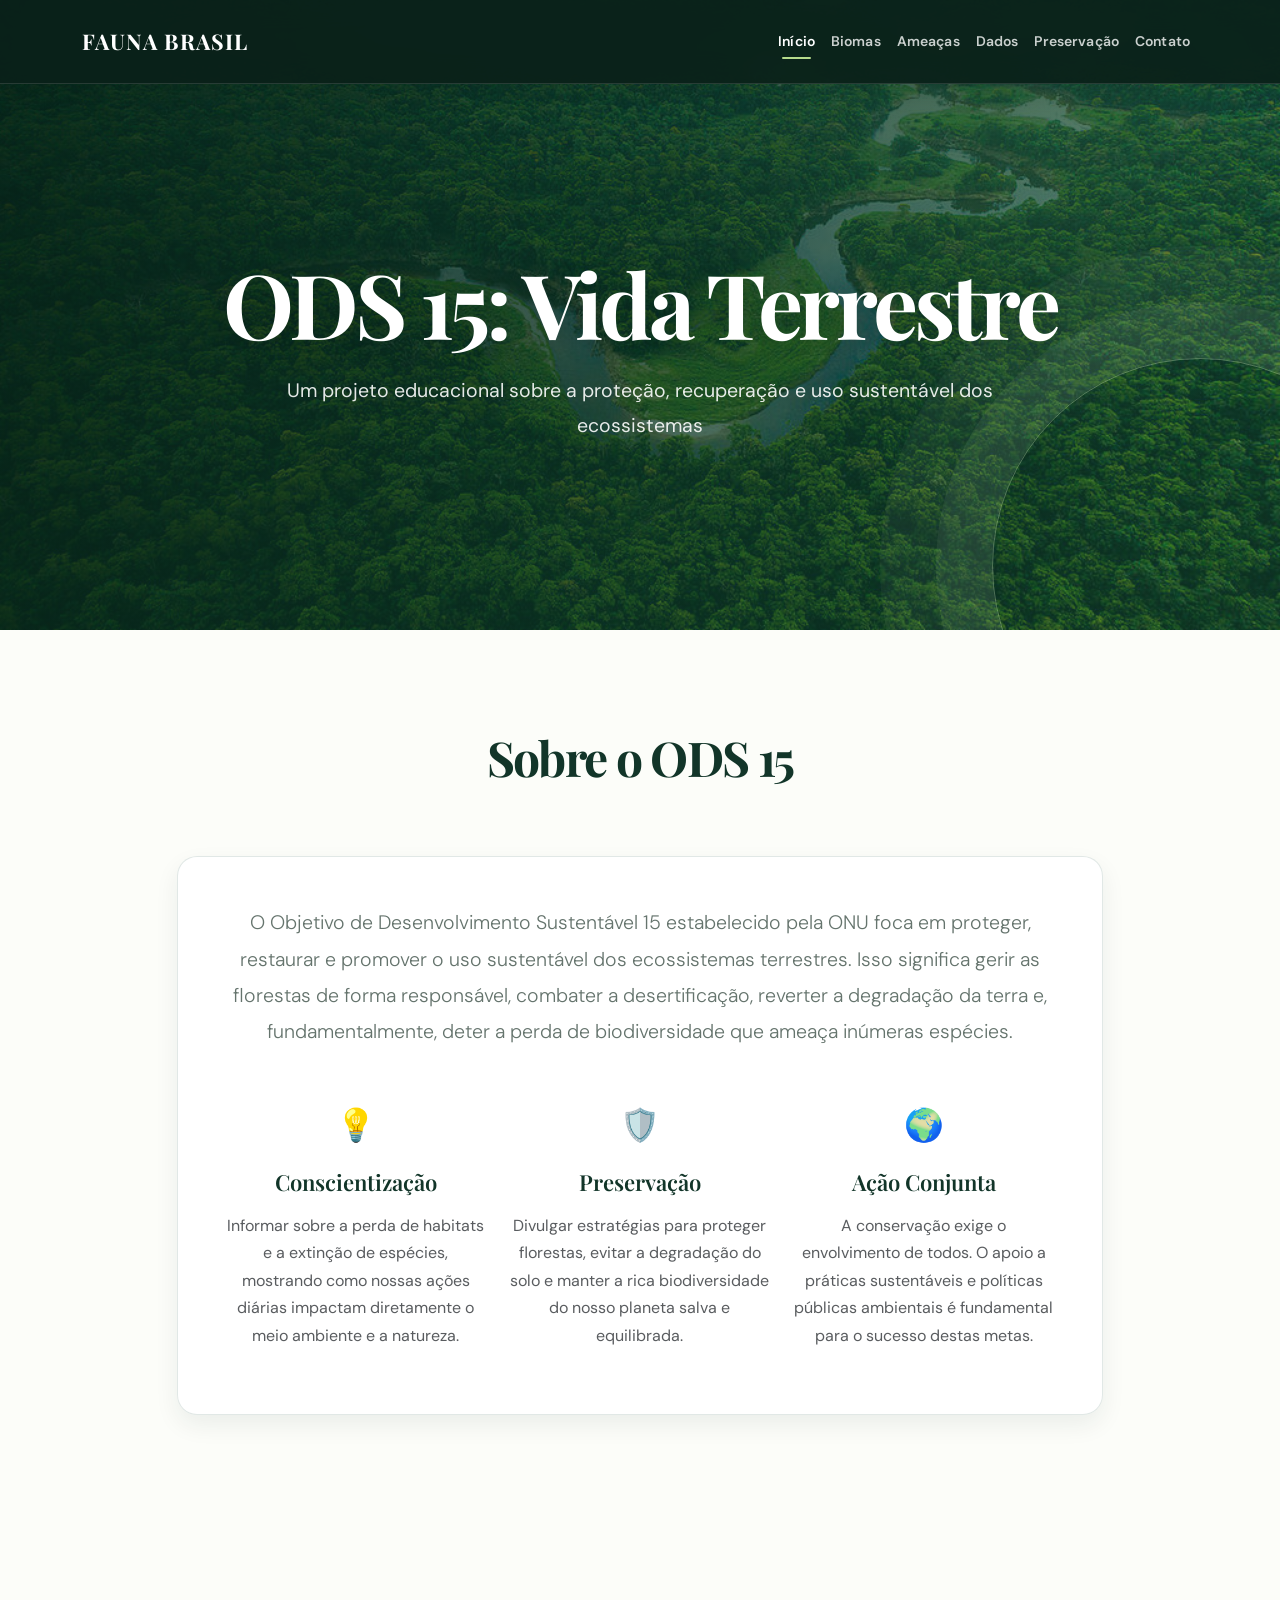
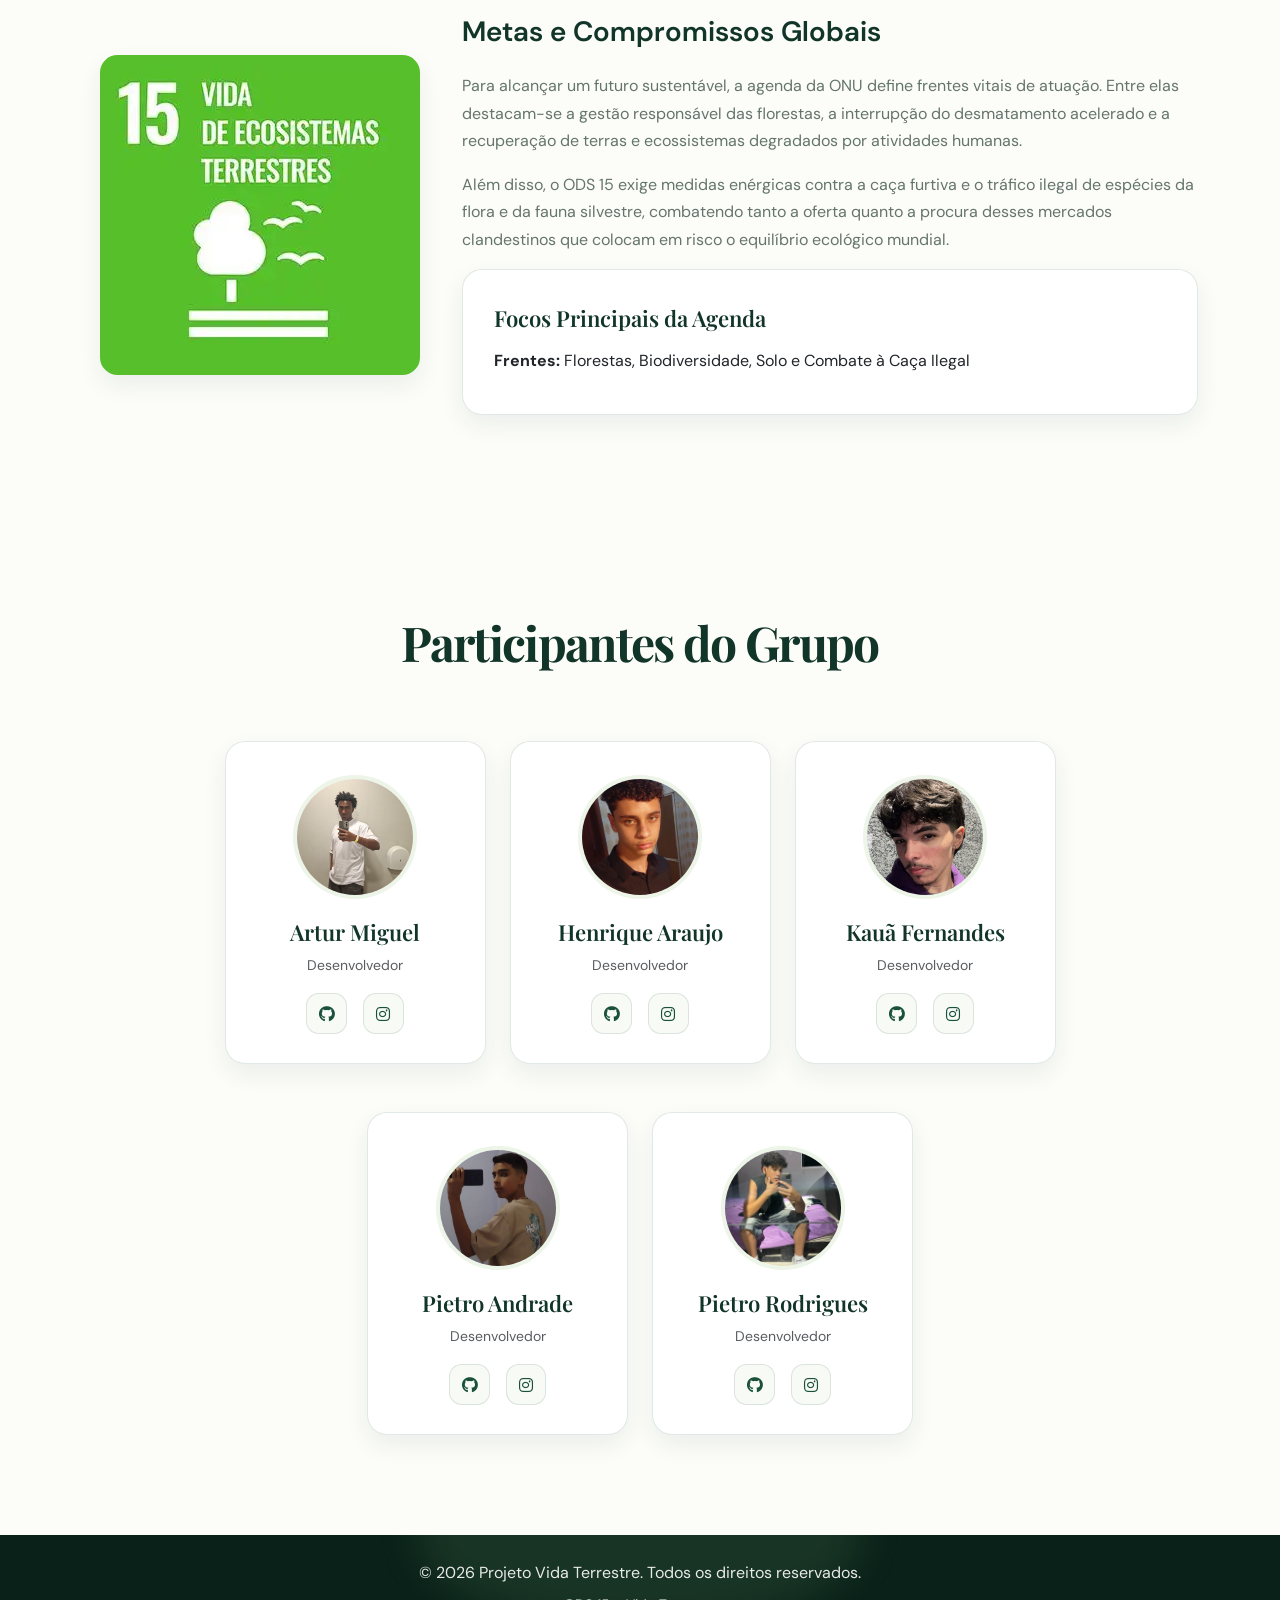
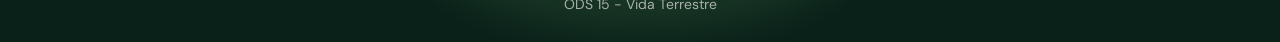
==== commit 679131e0: "Merge branch 'pag1' of https://github.com/PietroSantos280/Feira_Tecnologica_2026 into pag1" ====
--- a/index.html
+++ b/index.html
@@ -3,8 +3,8 @@
 <head>
     <meta charset="UTF-8">
     <meta name="viewport" content="width=device-width, initial-scale=1.0">
-    <title>Vício na Adolescência - Projeto Educacional</title>
-    <link rel="shortcut icon" href="img/favicon.png">
+    <title>Preservação - Vida Terrestre</title>
+        <link rel="shortcut icon" href="img/favicon.png">
     <link href="bootstrap-5.3.8-dist/css/bootstrap.css" rel="stylesheet">
     <link rel="preconnect" href="https://fonts.googleapis.com">
     <link rel="preconnect" href="https://fonts.gstatic.com" crossorigin>
@@ -19,7 +19,7 @@
     <header>
       <nav class="navbar navbar-expand-lg navbar-dark fixed-top">
     <div class="container">
-      <a class="navbar-brand fw-bold" href="#inicio">VIDA TERRESTRE</a>
+      <a class="navbar-brand fw-bold" href="index.html">FAUNA BRASIL</a>
       <button class="navbar-toggler" type="button" data-bs-toggle="collapse" data-bs-target="#navbarNav"
               aria-controls="navbarNav" aria-expanded="false" aria-label="Toggle navigation">
         <span class="navbar-toggler-icon"></span>
@@ -30,6 +30,7 @@
           <li class="nav-item"><a class="nav-link" href="biomas.html">Biomas</a></li>
           <li class="nav-item"><a class="nav-link" href="ameacas.html">Ameaças</a></li>
           <li class="nav-item"><a class="nav-link" href="dados.html">Dados</a></li>
+          <li class="nav-item"><a class="nav-link" href="preservacao.html">Preservação</a></li>
           <li class="nav-item"><a class="nav-link" href="contato.html">Contato</a></li>
         </ul>
       </div>
@@ -214,14 +215,21 @@
         </div>
     </section>
 
-    <footer class="py-4">
-        <div class="container">
-            <div class="row">
-                <div class="col-12 text-center">
-                    <p class="mb-1">&copy; 2025 Projeto Vício na Adolescência. Todos os direitos reservados.</p>
-                </div>
-            </div>
-        </div>
+  <footer class="py-4">
+
+        <div class="container">
+
+            <p class="mb-1">
+                &copy; 2026 Projeto Vida Terrestre.
+                Todos os direitos reservados.
+            </p>
+
+            <small>
+                ODS 15 - Vida Terrestre
+            </small>
+
+        </div>
+
     </footer>
 
     <script src="bootstrap-5.3.8-dist/js/bootstrap.bundle.js"></script>
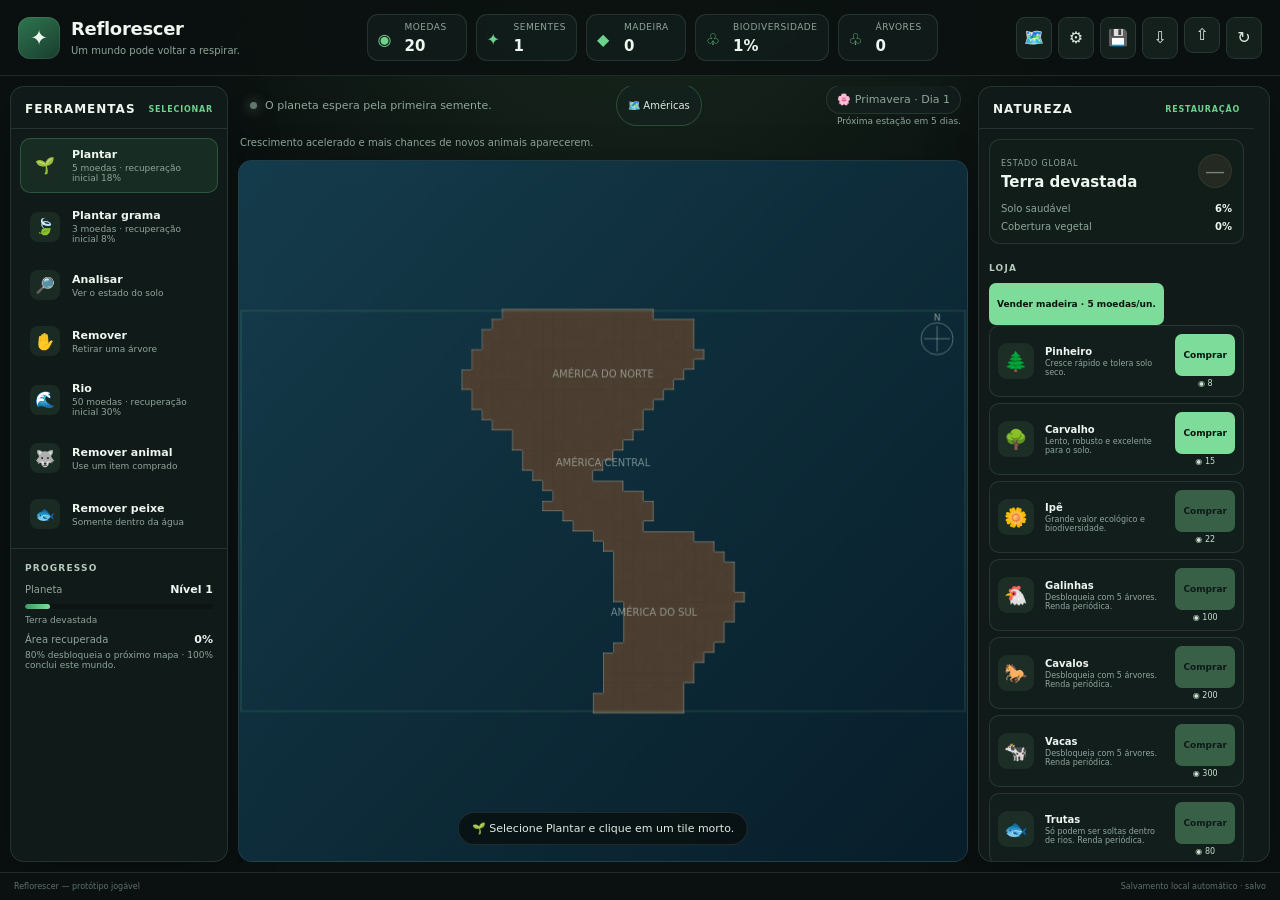
==== commit e16b3cb2: "jogo" ====
--- a/index.html
+++ b/index.html
@@ -1,237 +1,240 @@
 <!DOCTYPE html>
 <html lang="pt-BR">
 <head>
-    <meta charset="UTF-8">
-    <meta name="viewport" content="width=device-width, initial-scale=1.0">
-    <title>Preservação - Vida Terrestre</title>
-        <link rel="shortcut icon" href="img/favicon.png">
-    <link href="bootstrap-5.3.8-dist/css/bootstrap.css" rel="stylesheet">
-    <link rel="preconnect" href="https://fonts.googleapis.com">
-    <link rel="preconnect" href="https://fonts.gstatic.com" crossorigin>
-    <link href="https://fonts.googleapis.com/css2?family=Poppins:wght@300;400;500;600;700&display=swap" rel="stylesheet">
-    <link href="https://fonts.googleapis.com/css2?family=Bebas+Neue&display=swap" rel="stylesheet">
-    <link href="https://fonts.cdnfonts.com/css/surprisedmonkey" rel="stylesheet">
-    <link href="https://fonts.cdnfonts.com/css/barlow" rel="stylesheet">
-    <link rel="stylesheet" href="https://cdnjs.cloudflare.com/ajax/libs/font-awesome/6.5.0/css/all.min.css">
-    <link rel="stylesheet" href="css/inicio.css">
+  <meta charset="UTF-8">
+  <meta name="viewport" content="width=device-width, initial-scale=1.0">
+  <title>Reflorescer</title>
+  <link rel="stylesheet" href="css/style.css">
+  <link rel="stylesheet" href="css/ui.css">
+  <link rel="stylesheet" href="css/animations.css">
+  <link rel="stylesheet" href="css/responsive.css">
+  <link rel="shortcut icon" href="img/favicon.jogo.png" type="image/x-icon">
 </head>
 <body>
-    <header>
-      <nav class="navbar navbar-expand-lg navbar-dark fixed-top">
-    <div class="container">
-      <a class="navbar-brand fw-bold" href="index.html">FAUNA BRASIL</a>
-      <button class="navbar-toggler" type="button" data-bs-toggle="collapse" data-bs-target="#navbarNav"
-              aria-controls="navbarNav" aria-expanded="false" aria-label="Toggle navigation">
-        <span class="navbar-toggler-icon"></span>
-      </button>
-      <div class="collapse navbar-collapse justify-content-end" id="navbarNav">
-        <ul class="navbar-nav">
-          <li class="nav-item"><a class="nav-link" href="#inicio" aria-current="page">Início</a></li>
-          <li class="nav-item"><a class="nav-link" href="biomas.html">Biomas</a></li>
-          <li class="nav-item"><a class="nav-link" href="ameacas.html">Ameaças</a></li>
-          <li class="nav-item"><a class="nav-link" href="dados.html">Dados</a></li>
-          <li class="nav-item"><a class="nav-link" href="preservacao.html">Preservação</a></li>
-          <li class="nav-item"><a class="nav-link" href="contato.html">Contato</a></li>
-        </ul>
-      </div>
-    </div>
-  </nav>
+  <div id="app">
+    <header class="topbar">
+      <div class="brand">
+        <div class="brand-mark">✦</div>
+        <div>
+          <h1>Reflorescer</h1>
+          <span>Um mundo pode voltar a respirar.</span>
+        </div>
+      </div>
+
+      <div class="stats" aria-label="Recursos do planeta">
+        <div class="stat"><span class="icon">◉</span><span class="label">Moedas</span><strong id="coinsValue">0</strong></div>
+        <div class="stat"><span class="icon">✦</span><span class="label">Sementes</span><strong id="seedsValue">1</strong></div>
+        <div class="stat"><span class="icon">◆</span><span class="label">Madeira</span><strong id="woodValue">0</strong></div>
+        <div class="stat bio-stat"><span class="icon">♧</span><span class="label">Biodiversidade</span><strong id="bioValue">0%</strong></div>
+        <div class="stat"><span class="icon">♧</span><span class="label">Árvores</span><strong id="treesValue">0</strong></div>
+      </div>
+
+      <div class="top-actions">
+        <button class="icon-button" id="mapsButton" title="Mapas e continentes">🗺️</button>
+        <button class="icon-button" id="settingsButton" title="Configurações · Acessibilidade e controles">⚙</button>
+        <button class="icon-button" id="saveButton" title="Salvar">💾</button>
+        <button class="icon-button" id="exportButton" title="Exportar save">⇩</button>
+        <label class="icon-button file-button" title="Importar save">⇧<input id="importInput" type="file" accept=".json,application/json"></label>
+        <button class="icon-button danger" id="resetButton" title="Resetar mundo">↻</button>
+      </div>
     </header>
-    <section id="inicio" class="banner-section">
-        <div class="container">
-            <div class="row">
-                <div class="col-12 text-center text-white">
-                    <h1 class="display-3 fw-bold mb-4">ODS 15: Vida Terrestre</h1>
-                    <p class="subtitulo fs-4">Um projeto educacional sobre a proteção, recuperação e uso sustentável dos ecossistemas</p>
-                </div>
+
+    <main class="game-layout">
+      <aside class="panel left-panel">
+        <div class="panel-title">
+          <span>Ferramentas</span>
+          <small>SELECIONAR</small>
+        </div>
+
+        <div class="tool-list">
+          <button class="tool active" data-tool="plant"><span>🌱</span><div><b>Plantar</b><small>5 moedas · recuperação inicial 18%</small></div></button>
+          <button class="tool" data-tool="grass"><span>🍃</span><div><b>Plantar grama</b><small>3 moedas · recuperação inicial 8%</small></div></button>
+          <button class="tool" data-tool="inspect"><span>🔎</span><div><b>Analisar</b><small>Ver o estado do solo</small></div></button>
+          <button class="tool" data-tool="remove"><span>✋</span><div><b>Remover</b><small>Retirar uma árvore</small></div></button>
+          <button class="tool" data-tool="river"><span>🌊</span><div><b>Rio</b><small>50 moedas · recuperação inicial 30%</small></div></button>
+          <button class="tool" data-tool="animal"><span>🐺</span><div><b>Remover animal</b><small>Use um item comprado</small></div></button>
+          <button class="tool" data-tool="fish"><span>🐟</span><div><b>Remover peixe</b><small>Somente dentro da água</small></div></button>
+        </div>
+
+        <div class="side-section">
+          <div class="section-heading">Progresso</div>
+          <div class="planet-level">
+            <div class="level-line"><span>Planeta</span><strong id="planetLevelText">Nível 1</strong></div>
+            <div class="progress"><i id="planetProgress"></i></div>
+            <p id="planetStage">Terra devastada</p>
+          </div>
+          <div class="level-line" style="margin-top:8px;"><span>Área recuperada</span><strong id="recoveredMetric">0%</strong></div>
+          <p style="margin:4px 0 0;color:var(--muted);font-size:9px;">80% desbloqueia o próximo mapa · 100% conclui este mundo.</p>
+        </div>
+
+      </aside>
+
+      <section class="world-wrap">
+        <div class="world-toolbar">
+          <div class="world-status">
+            <span class="status-dot"></span>
+            <span id="worldMessage">O planeta espera pela primeira semente.</span>
+          </div>
+          <button class="map-chip" id="mapChip" title="Abrir seleção de mapas">🗺️ Américas</button>
+          <div class="season-block">
+            <div class="season-pill" id="seasonPill">☀️ Verão · Dia 1</div>
+            <small id="nextSeasonText">Próxima estação em 5 dias.</small>
+          </div>
+        </div>
+        <div class="season-effects-row">
+          <span id="seasonEffects">Ambiente mais seco, com maior risco de secas.</span>
+          <span id="eventBanner" class="event-banner hidden"></span>
+        </div>
+
+        <div class="canvas-shell">
+          <canvas id="worldCanvas" width="1152" height="648" aria-label="Mapa do planeta"></canvas>
+          <div class="canvas-hint" id="canvasHint">
+            <span>🌱</span> Selecione <b>Plantar</b> e clique em um tile morto.
+          </div>
+          <div class="toast-stack" id="toastStack"></div>
+        </div>
+      </section>
+
+      <aside class="panel right-panel">
+        <div class="panel-title">
+          <span>Natureza</span>
+          <small>RESTAURAÇÃO</small>
+        </div>
+
+        <section class="world-card">
+          <div class="card-top">
+            <div>
+              <small>Estado global</small>
+              <h2 id="worldCondition">Devastado</h2>
             </div>
-        </div>
-    </section>
-
-    <section id="sobre" class="py-5">
-        <div class="container">
-            <div class="row mb-5">
-                <div class="col-12">
-                    <h2 class="text-center fw-bold mb-4">Sobre o ODS 15</h2>
-                </div>
-            </div>
-            <div class="row">
-                <div class="col-lg-10 mx-auto">
-                    <div class="card border-0 shadow">
-                        <div class="card-body p-5">
-                            <p class="lead text-center mb-5">
-                                O Objetivo de Desenvolvimento Sustentável 15 estabelecido pela ONU foca em proteger, restaurar e promover o uso sustentável dos ecossistemas terrestres. Isso significa gerir as florestas de forma responsável, combater a desertificação, reverter a degradação da terra e, fundamentalmente, deter a perda de biodiversidade que ameaça inúmeras espécies.
-                            </p>
-                            <div class="row g-4">
-                                <div class="col-md-4">
-                                    <div class="text-center">
-                                        <div class="mb-3 fs-2">💡</div>
-                                        <h5 class="fw-semibold mb-3">Conscientização</h5>
-                                        <p class="text-muted">Informar sobre a perda de habitats e a extinção de espécies, mostrando como nossas ações diárias impactam diretamente o meio ambiente e a natureza.</p>
-                                    </div>
-                                </div>
-                                <div class="col-md-4">
-                                    <div class="text-center">
-                                        <div class="mb-3 fs-2">🛡️</div>
-                                        <h5 class="fw-semibold mb-3">Preservação</h5>
-                                        <p class="text-muted">Divulgar estratégias para proteger florestas, evitar a degradação do solo e manter a rica biodiversidade do nosso planeta salva e equilibrada.</p>
-                                    </div>
-                                </div>
-                                <div class="col-md-4">
-                                    <div class="text-center">
-                                        <div class="mb-3 fs-2">🌍</div>
-                                        <h5 class="fw-semibold mb-3">Ação Conjunta</h5>
-                                        <p class="text-muted">A conservação exige o envolvimento de todos. O apoio a práticas sustentáveis e políticas públicas ambientais é fundamental para o sucesso destas metas.</p>
-                                    </div>
-                                </div>
-                            </div>
-                        </div>
-                    </div>
-                </div>
-            </div>
-        </div>
-    </section>
-
-<section id="sobre" class="py-5">
-        <div class="container">
-            <!-- Segunda parte:focada em aprofundar o ODS 15 com a imagem ao lado -->
-            <div class="row align-items-center">
-                <div class="col-lg-4 mb-4 mb-lg-0 text-center">
-                    <img src="img/ods.png" class="img-fluid rounded shadow" alt="Logo Oficial ODS 15 Vida Terrestre">
-                </div>
-                <div class="col-lg-8">
-                    <h3 class="fw-semibold mb-4">Metas e Compromissos Globais</h3>
-                    <p class="mb-3">
-                        Para alcançar um futuro sustentável, a agenda da ONU define frentes vitais de atuação. Entre elas destacam-se a gestão responsável das florestas, a interrupção do desmatamento acelerado e a recuperação de terras e ecossistemas degradados por atividades humanas.
-                    </p>
-                    <p class="mb-3">
-                        Além disso, o ODS 15 exige medidas enérgicas contra a caça furtiva e o tráfico ilegal de espécies da flora e da fauna silvestre, combatendo tanto a oferta quanto a procura desses mercados clandestinos que colocam em risco o equilíbrio ecológico mundial.
-                    </p>
-                    <div class="card border-0 shadow-sm">
-                        <div class="card-body">
-                            <h5 class="fw-semibold mb-3">Focos Principais da Agenda</h5>
-                            <ul class="list-unstyled mb-0">
-                                <li class="mb-2"><strong>Frentes: </strong>Florestas, Biodiversidade, Solo e Combate à Caça Ilegal</li>
-                            </ul>
-                        </div>
-                    </div>
-                </div>
-            </div>
-
-        </div>
-    </section>
-
-    <section id="participantes" class="py-5">
-        <div class="container">
-            <div class="row mb-5">
-                <div class="col-12">
-                    <h2 class="text-center fw-bold mb-4">Participantes do Grupo</h2>
-                </div>
-            </div>
-
-            <div class="row justify-content-center g-4">
-                <div class="col-lg-3 col-md-4">
-                    <div class="card border-0 shadow h-100">
-                        <div class="card-body text-center p-4">
-                            <img src="img/Artur.jpeg" class="img-fluid rounded-3 mb-3" alt="Participante">
-                            <h5 class="fw-semibold mb-2">Artur Miguel</h5>
-                            <p class="text-muted small mb-3">Desenvolvedor</p>
-                            <div class="d-flex gap-2 justify-content-center">
-                                <a class="btn btn-white btn-social mx-1" href="https://github.com/arturl1910" aria-label="Perfil do GitHub">
-                                <i class="fab fa-github"></i></a>
-                                <a class="btn btn-white btn-social mx-1" href="https://www.instagram.com/arturl1910" aria-label="Perfil do Instagram">
-                                <i class="fab fa-instagram"></i></a>
-                            </div>
-                        </div>
-                    </div>
-                </div>
-
-                <div class="col-lg-3 col-md-4">
-                    <div class="card border-0 shadow h-100">
-                        <div class="card-body text-center p-4">
-                            <img src="img/Henrique.jpeg" class="img-fluid rounded-3 mb-3" alt="Participante">
-                            <h5 class="fw-semibold mb-2">Henrique Araujo</h5>
-                            <p class="text-muted small mb-3">Desenvolvedor</p>
-                            <div class="d-flex gap-2 justify-content-center">
-                                <a class="btn btn-white btn-social mx-1" href="https://github.com/henriqueabatista" aria-label="Perfil do GitHub">
-                                <i class="fab fa-github"></i></a>
-                                <a class="btn btn-white btn-social mx-1" href="https://www.instagram.com/_batista.15" aria-label="Perfil do Instagram">
-                                <i class="fab fa-instagram"></i></a>
-                            </div>
-                        </div>
-                    </div>
-                </div>
-
-                <div class="col-lg-3 col-md-4">
-                    <div class="card border-0 shadow h-100">
-                        <div class="card-body text-center p-4">
-                            <img src="img/kaua.jpeg" class="img-fluid rounded-3 mb-3" alt="Participante">
-                            <h5 class="fw-semibold mb-2">Kauã Fernandes</h5>
-                            <p class="text-muted small mb-3">Desenvolvedor</p>
-                            <div class="d-flex gap-2 justify-content-center">
-                                <a class="btn btn-white btn-social mx-1" href="https://github.com/kauafernandesTec" aria-label="Perfil do GitHub">
-                                <i class="fab fa-github"></i></a>
-                                <a class="btn btn-white btn-social mx-1" href="https://www.instagram.com/fern4desz_" aria-label="Perfil do Instagram">
-                                <i class="fab fa-instagram"></i></a>
-                            </div>
-                        </div>
-                    </div>
-                </div>
-            </div>
-
-            <div class="row justify-content-center g-4 mt-4">
-                <div class="col-lg-3 col-md-4">
-                    <div class="card border-0 shadow h-100">
-                        <div class="card-body text-center p-4">
-                            <img src="img/PietroA.jpeg" class="img-fluid rounded-3 mb-3" alt="Participante">
-                            <h5 class="fw-semibold mb-2">Pietro Andrade</h5>
-                            <p class="text-muted small mb-3">Desenvolvedor</p>
-                            <div class="d-flex gap-2 justify-content-center">
-                                <a class="btn btn-white btn-social mx-1" href="https://github.com/PietroSantos280" aria-label="Perfil do GitHub">
-                                <i class="fab fa-github"></i></a>
-                                <a class="btn btn-white btn-social mx-1" href="https://www.instagram.com/santospietro207" aria-label="Perfil do Instagram">
-                                <i class="fab fa-instagram"></i></a>
-                            </div>
-                        </div>
-                    </div>
-                </div>
-
-                <div class="col-lg-3 col-md-4">
-                    <div class="card border-0 shadow h-100">
-                        <div class="card-body text-center p-4">
-                            <img src="img/PietroR.jpeg" class="img-fluid rounded-3 mb-3" alt="Participante">
-                            <h5 class="fw-semibold mb-2">Pietro Rodrigues</h5>
-                            <p class="text-muted small mb-3">Desenvolvedor</p>
-                            <div class="d-flex gap-2 justify-content-center">
-                                <a class="btn btn-white btn-social mx-1" href="https://github.com/pietrorodrigues09" aria-label="Perfil do GitHub">
-                                <i class="fab fa-github"></i></a>
-                                <a class="btn btn-white btn-social mx-1" href="https://www.instagram.com/p.rodr1gues_" aria-label="Perfil do Instagram">
-                                <i class="fab fa-instagram"></i></a>
-                            </div>
-                        </div>
-                    </div>
-                </div>
-            </div>
-        </div>
-    </section>
-
-  <footer class="py-4">
-
-        <div class="container">
-
-            <p class="mb-1">
-                &copy; 2026 Projeto Vida Terrestre.
-                Todos os direitos reservados.
-            </p>
-
-            <small>
-                ODS 15 - Vida Terrestre
-            </small>
-
-        </div>
-
+            <div class="condition-orb" id="conditionOrb">·</div>
+          </div>
+          <div class="mini-metrics">
+            <div><span>Solo saudável</span><strong id="soilMetric">4%</strong></div>
+            <div><span>Cobertura vegetal</span><strong id="vegetationMetric">0%</strong></div>
+          </div>
+        </section>
+
+        <section class="shop-section">
+          <div class="section-heading">Loja</div>
+          <button class="buy-button wood-sale" id="sellWoodButton">Vender madeira · 5 moedas/un.</button>
+          <div id="shopList"></div>
+        </section>
+
+        <section class="selection-card" id="selectionCard">
+          <div class="section-heading">Tile selecionado</div>
+          <div class="empty-selection" id="emptySelection">
+            <span>⌖</span>
+            <p>Clique em um tile para analisar o terreno.</p>
+          </div>
+          <div id="selectionDetails" class="hidden"></div>
+        </section>
+      </aside>
+    </main>
+
+    <footer class="footer">
+      <span>Reflorescer — protótipo jogável</span>
+      <span>Salvamento local automático · <span id="saveStatus">salvo</span></span>
     </footer>
-
-    <script src="bootstrap-5.3.8-dist/js/bootstrap.bundle.js"></script>
+  </div>
+
+  <div class="modal-overlay hidden" id="mapsOverlay">
+    <div class="modal-card maps-modal">
+      <div class="modal-title">
+        <span>🗺️ Continentes e mapas</span>
+        <button class="icon-button" id="mapsCloseButton">✕</button>
+      </div>
+      <p class="maps-intro">Escolha a região que deseja explorar. Novos continentes já estão preparados para futuras atualizações.</p>
+      <div class="map-grid" id="mapList"></div>
+    </div>
+  </div>
+
+  <div class="modal-overlay hidden" id="settingsOverlay">
+    <div class="modal-card">
+      <div class="modal-title">
+        <span>Configurações · Acessibilidade e Controles</span>
+        <button class="icon-button" id="settingsCloseButton">✕</button>
+      </div>
+
+      <div class="modal-section">
+        <div class="section-heading">🖱️ Modo de compra</div>
+        <label class="radio-option">
+          <input type="radio" name="buyMode" value="click"> Clique para comprar — cada clique compra 1 unidade.
+        </label>
+        <label class="radio-option">
+          <input type="radio" name="buyMode" value="hold"> Segurar para comprar — compra automática enquanto segura.
+        </label>
+        <label class="radio-option">
+          <input type="radio" name="buyMode" value="continuous"> Compra contínua — compra rapidamente enquanto houver moedas.
+        </label>
+      </div>
+
+      <div class="modal-section">
+        <div class="section-heading">🌱 Modo de plantio</div>
+        <label class="radio-option">
+          <input type="radio" name="plantMode" value="click"> Clique para plantar — cada clique planta 1 unidade.
+        </label>
+        <label class="radio-option">
+          <input type="radio" name="plantMode" value="hold"> Segurar para plantar — planta continuamente sobre a área.
+        </label>
+        <label class="radio-option">
+          <input type="radio" name="plantMode" value="continuous"> Plantar continuamente — passe o mouse segurando para plantar em várias áreas.
+        </label>
+      </div>
+    </div>
+  </div>
+
+
+  <div class="modal-overlay hidden" id="customWorldOverlay">
+    <div class="modal-card custom-world-card">
+      <div class="modal-title">
+        <span>🌎 Criar mundo personalizado</span>
+        <button class="icon-button" id="customWorldCloseButton">✕</button>
+      </div>
+      <p class="maps-intro">Você completou os 3 mapas. Escolha quantas áreas de plantio o novo mundo terá.</p>
+      <div class="custom-world-options">
+        <button class="buy-button custom-world-option" data-custom-areas="1">1 área</button>
+        <button class="buy-button custom-world-option" data-custom-areas="2">2 áreas</button>
+        <button class="buy-button custom-world-option" data-custom-areas="3">3 áreas</button>
+      </div>
+    </div>
+  </div>
+
+  <div class="achievement-overlay hidden" id="achievementOverlay" role="status" aria-live="polite">
+    <div class="achievement-card">
+      <div class="achievement-icon">🏆</div>
+      <div class="achievement-copy">
+        <small>CONQUISTA DESBLOQUEADA</small>
+        <strong id="achievementTitle">Novo mapa</strong>
+        <span id="achievementMessage">Um novo mapa está disponível.</span>
+      </div>
+    </div>
+  </div>
+
+  <div class="modal-overlay hidden" id="victoryOverlay">
+    <div class="modal-card victory-card">
+      <div class="modal-title">
+        <span>🌍 Planeta recuperado!</span>
+      </div>
+      <p id="victoryDetail">80% da área foi recuperada.</p>
+      <button class="buy-button" id="victoryCloseButton">Continuar cuidando do planeta</button>
+    </div>
+  </div>
+
+  <script src="js/climate.js"></script>
+  <script src="js/tree.js"></script>
+  <script src="js/world.js"></script>
+  <script src="js/player.js"></script>
+  <script src="js/economy.js"></script>
+  <script src="js/shop.js"></script>
+  <script src="js/save.js"></script>
+  <script src="js/missions.js"></script>
+  <script src="js/achievements.js"></script>
+  <script src="js/events.js"></script>
+  <script src="js/animals.js"></script>
+  <script src="js/fish.js"></script>
+  <script src="js/research.js"></script>
+  <script src="js/ui.js"></script>
+  <script src="js/game.js"></script>
 </body>
-</html>+</html>
--- a/css/style.css
+++ b/css/style.css
@@ -0,0 +1,419 @@
+:root {
+  --bg: #0a1110;
+  --panel: rgba(17, 28, 25, .96);
+  --panel-2: #15231f;
+  --border: rgba(189, 224, 205, .12);
+  --text: #edf6ef;
+  --muted: #8fa69a;
+  --green: #6ed18c;
+  --green-2: #2f9c64;
+  --gold: #e4c46a;
+  --danger: #d66c6c;
+  --shadow: 0 18px 50px rgba(0,0,0,.28);
+  font-family: Inter, ui-sans-serif, system-ui, -apple-system, BlinkMacSystemFont, "Segoe UI", sans-serif;
+}
+
+* { box-sizing: border-box; }
+html, body { margin: 0; min-height: 100%; background: var(--bg); color: var(--text); }
+body { overflow: hidden; }
+button, input { font: inherit; }
+
+#app {
+  min-height: 100vh;
+  transition: background .8s ease;
+  display: grid;
+  grid-template-rows: 76px 1fr 28px;
+  background:
+    radial-gradient(circle at 50% -10%, rgba(68, 132, 89, .13), transparent 40%),
+    #0a1110;
+}
+
+.topbar {
+  display: grid;
+  grid-template-columns: 270px 1fr auto;
+  align-items: center;
+  gap: 18px;
+  padding: 10px 18px;
+  border-bottom: 1px solid var(--border);
+  background: rgba(10,17,16,.9);
+  backdrop-filter: blur(14px);
+  z-index: 10;
+}
+
+.brand { display: flex; align-items: center; gap: 11px; min-width: 0; }
+.brand-mark {
+  width: 42px; height: 42px; border-radius: 12px;
+  display: grid; place-items: center;
+  background: linear-gradient(145deg, #2e7650, #193c2c);
+  box-shadow: inset 0 0 0 1px rgba(255,255,255,.08);
+  font-size: 21px;
+}
+.brand h1 { font-size: 18px; margin: 0; letter-spacing: -.3px; }
+.brand span { color: var(--muted); font-size: 10px; }
+
+.stats { display: flex; justify-content: center; gap: 9px; min-width: 0; }
+.stat {
+  min-width: 100px; height: 47px; padding: 7px 10px;
+  display: grid; grid-template-columns: 22px 1fr; grid-template-rows: 16px 18px;
+  column-gap: 5px;
+  border: 1px solid var(--border); border-radius: 11px;
+  background: rgba(20,34,30,.7);
+}
+.stat .icon { grid-row: 1 / 3; align-self: center; font-size: 16px; color: var(--green); }
+.stat .label { color: var(--muted); font-size: 9px; text-transform: uppercase; letter-spacing: .5px; }
+.stat strong { font-size: 15px; line-height: 16px; }
+.top-actions { display: flex; gap: 6px; }
+.icon-button {
+  width: 36px; height: 36px; border: 1px solid var(--border); border-radius: 9px;
+  background: #13201c; color: #dcebe0; cursor: pointer; transition: .18s ease;
+}
+.icon-button:hover { transform: translateY(-1px); border-color: rgba(110,209,140,.45); background: #182a23; }
+.icon-button.danger:hover { border-color: rgba(214,108,108,.5); }
+.file-button { display: grid; place-items: center; }
+.file-button input { display: none; }
+
+.game-layout {
+  min-height: 0;
+  height: 100%;
+  display: grid;
+  grid-template-columns: 218px minmax(480px, 1fr) 292px;
+  gap: 10px;
+  padding: 10px;
+}
+.panel {
+  min-height: 0;
+  overflow: auto;
+  border: 1px solid var(--border);
+  background: var(--panel);
+  border-radius: 14px;
+  box-shadow: var(--shadow);
+}
+.world-wrap { min-width: 0; min-height: 0; width: 100%; height: min(620px, calc(100vh - 125px)); align-self: start; overflow: hidden; display: grid; grid-template-rows: 38px 22px minmax(0, 1fr); gap: 7px; }
+.world-toolbar {
+  display: flex; justify-content: space-between; align-items: center;
+  padding: 0 7px 0 12px; color: var(--muted); font-size: 11px;
+}
+.world-status { display: flex; align-items: center; gap: 8px; }
+.status-dot { width: 7px; height: 7px; border-radius: 50%; background: #65766d; box-shadow: 0 0 12px #65766d; }
+.season-pill { padding: 7px 10px; border: 1px solid var(--border); border-radius: 999px; background: rgba(20,34,30,.7); }
+
+.canvas-shell {
+  min-width: 0; min-height: 0; height: 100%; position: relative; overflow: hidden;
+  border: 1px solid var(--border); border-radius: 14px;
+  background: #20221d; box-shadow: var(--shadow);
+}
+#worldCanvas { position: absolute; inset: 0; width: 100%; height: 100%; display: block; image-rendering: auto; cursor: crosshair; }
+.canvas-hint {
+  position: absolute; left: 50%; bottom: 16px; transform: translateX(-50%);
+  padding: 9px 13px; border-radius: 999px; color: #dfece2; font-size: 11px;
+  background: rgba(8,15,13,.78); border: 1px solid rgba(255,255,255,.1);
+  pointer-events: none; transition: opacity .3s ease;
+}
+.canvas-hint.hidden { opacity: 0; }
+
+.panel-title {
+  display: flex; justify-content: space-between; align-items: center;
+  padding: 15px 14px 12px; border-bottom: 1px solid var(--border);
+  font-size: 12px; font-weight: 800; text-transform: uppercase; letter-spacing: 1px;
+}
+.panel-title small { color: var(--green); font-size: 8px; letter-spacing: .8px; }
+.tool-list { padding: 9px; display: grid; gap: 6px; }
+.tool {
+  width: 100%; display: grid; grid-template-columns: 34px 1fr; gap: 8px;
+  align-items: center; text-align: left; padding: 9px;
+  border: 1px solid transparent; border-radius: 10px; color: var(--text);
+  background: transparent; cursor: pointer; transition: .18s ease;
+}
+.tool:hover { background: rgba(110,209,140,.06); }
+.tool.active { background: rgba(72,157,100,.14); border-color: rgba(110,209,140,.25); }
+.tool > span { width: 30px; height: 30px; display: grid; place-items: center; border-radius: 8px; background: #1a2b24; }
+.tool b { display: block; font-size: 11px; }
+.tool small { display: block; color: var(--muted); font-size: 9px; margin-top: 2px; }
+
+.side-section { padding: 14px; border-top: 1px solid var(--border); }
+.section-heading { color: #b5c9bd; font-size: 9px; text-transform: uppercase; letter-spacing: 1.2px; font-weight: 800; margin-bottom: 10px; }
+.level-line, .mini-metrics > div { display: flex; justify-content: space-between; align-items: center; gap: 10px; font-size: 10px; color: var(--muted); }
+.level-line strong { color: var(--text); font-size: 11px; }
+.progress { height: 5px; overflow: hidden; border-radius: 99px; background: #0c1512; margin: 8px 0 6px; }
+.progress i { display: block; height: 100%; width: 0; border-radius: inherit; background: linear-gradient(90deg, #3b9b61, #83dc9b); transition: width .35s ease; }
+.planet-level p { margin: 0; color: var(--muted); font-size: 9px; }
+.mission-card { position: relative; }
+.mission-icon { float: left; font-size: 23px; margin: -2px 8px 7px 0; }
+.mission-card strong { display: block; font-size: 11px; }
+.mission-card p { margin: 3px 0 9px; color: var(--muted); font-size: 9px; line-height: 1.45; }
+.mission-card > small { color: var(--muted); font-size: 8px; }
+
+.right-panel { padding-bottom: 12px; }
+.world-card, .selection-card { margin: 10px; border: 1px solid var(--border); border-radius: 11px; background: #111d19; padding: 11px; }
+.card-top { display: flex; justify-content: space-between; align-items: center; }
+.card-top small { color: var(--muted); font-size: 8px; text-transform: uppercase; letter-spacing: .8px; }
+.card-top h2 { margin: 3px 0 0; font-size: 15px; }
+.condition-orb { width: 34px; height: 34px; display: grid; place-items: center; border-radius: 50%; background: #242a22; color: #778176; font-size: 20px; box-shadow: inset 0 0 0 1px rgba(255,255,255,.06); }
+.mini-metrics { display: grid; gap: 7px; margin-top: 12px; }
+.mini-metrics strong { color: var(--text); font-size: 10px; }
+.shop-section { padding: 9px 10px; }
+.shop-item {
+  display: grid; grid-template-columns: 39px 1fr auto; gap: 8px; align-items: center;
+  padding: 8px; margin-bottom: 6px; border: 1px solid var(--border);
+  border-radius: 10px; background: rgba(20,34,30,.7);
+}
+.shop-icon { width: 36px; height: 36px; display: grid; place-items: center; border-radius: 9px; background: #1c2e26; font-size: 19px; }
+.shop-item h3 { margin: 0; font-size: 10px; }
+.shop-item p { margin: 2px 0 0; color: var(--muted); font-size: 8px; }
+.buy-button {
+  border: 0; border-radius: 7px; padding: 7px 8px; color: #07130d;
+  background: #7ddc99; font-weight: 800; font-size: 9px; cursor: pointer;
+}
+.buy-button:disabled { opacity: .35; cursor: not-allowed; }
+.price { display: block; margin-top: 3px; text-align: center; color: #c8e2cf; font-size: 8px; }
+.selection-card { min-height: 130px; }
+.empty-selection { display: grid; place-items: center; text-align: center; padding: 9px; color: var(--muted); }
+.empty-selection span { font-size: 24px; opacity: .5; }
+.empty-selection p { margin: 6px 0 0; font-size: 9px; line-height: 1.4; }
+.hidden { display: none !important; }
+.detail-grid { display: grid; grid-template-columns: 1fr 1fr; gap: 7px; }
+.detail {
+  padding: 7px; border-radius: 7px; background: #16241f;
+}
+.detail span { display: block; color: var(--muted); font-size: 7px; text-transform: uppercase; }
+.detail strong { display: block; margin-top: 2px; font-size: 10px; }
+.tile-title { margin-bottom: 8px; font-size: 11px; font-weight: 800; }
+.tile-title small { color: var(--muted); font-weight: 500; }
+
+.footer {
+  display: flex; justify-content: space-between; align-items: center;
+  padding: 0 14px; color: #607169; font-size: 8px; border-top: 1px solid var(--border);
+}
+
+@media (max-width: 1100px) {
+  .game-layout { grid-template-columns: 190px minmax(420px, 1fr); }
+  .right-panel { display: none; }
+  .topbar { grid-template-columns: 230px 1fr auto; }
+  .stat { min-width: 75px; }
+}
+@media (max-width: 760px) {
+  body { overflow: auto; }
+  #app { min-height: 100vh; grid-template-rows: auto auto 28px; }
+  .topbar { grid-template-columns: 1fr auto; }
+  .stats { grid-column: 1 / -1; order: 3; overflow-x: auto; justify-content: flex-start; }
+  .game-layout { grid-template-columns: 1fr; height: auto; }
+  .left-panel { display: none; }
+  .world-wrap { min-height: 0; height: 520px; }
+}
+
+/* Tingimento sutil de fundo conforme a estação do ano */
+body[data-season="spring"] #app { background: radial-gradient(circle at 50% -10%, rgba(120,196,120,.14), transparent 40%), #0a1110; }
+body[data-season="summer"] #app { background: radial-gradient(circle at 50% -10%, rgba(228,196,106,.10), transparent 40%), #0a1110; }
+body[data-season="autumn"] #app { background: radial-gradient(circle at 50% -10%, rgba(201,129,47,.13), transparent 40%), #0a1110; }
+body[data-season="winter"] #app { background: radial-gradient(circle at 50% -10%, rgba(150,190,210,.14), transparent 40%), #0a1110; }
+
+
+/* Camada visual da expansão dos mapas */
+.map-chip {
+  border: 1px solid rgba(110,209,140,.25);
+  border-radius: 999px;
+  padding: 7px 11px;
+  color: #dcebe0;
+  background: rgba(20,34,30,.78);
+  cursor: pointer;
+  font-size: 10px;
+  white-space: nowrap;
+  transition: .18s ease;
+}
+.map-chip:hover { transform: translateY(-1px); border-color: rgba(110,209,140,.5); }
+
+.maps-modal { width: min(720px, calc(100vw - 28px)); }
+.maps-intro { margin: 0 0 15px; color: var(--muted); font-size: 11px; line-height: 1.5; }
+.map-grid { display: grid; grid-template-columns: repeat(3, minmax(0,1fr)); gap: 10px; }
+.map-card {
+  min-width: 0;
+  display: flex;
+  flex-direction: column;
+  gap: 9px;
+  padding: 9px;
+  text-align: left;
+  border: 1px solid var(--border);
+  border-radius: 13px;
+  background: #111d19;
+  color: var(--text);
+  cursor: pointer;
+  transition: .18s ease;
+}
+.map-card:hover:not(:disabled) { transform: translateY(-2px); border-color: rgba(110,209,140,.38); background: #14231e; }
+.map-card.selected { border-color: rgba(110,209,140,.68); box-shadow: 0 0 0 1px rgba(110,209,140,.12), 0 10px 28px rgba(0,0,0,.18); }
+.map-card:disabled { cursor: not-allowed; opacity: .66; }
+.map-preview {
+  position: relative;
+  display: block;
+  height: 108px;
+  overflow: hidden;
+  border-radius: 9px;
+  background:
+    radial-gradient(circle at 72% 22%, rgba(220,244,235,.14), transparent 18%),
+    linear-gradient(145deg,#153d4b,#0a2633);
+}
+.map-preview-land {
+  position: absolute;
+  inset: 12% 25% 8% 12%;
+  clip-path: polygon(12% 4%, 47% 0, 68% 13%, 62% 29%, 49% 36%, 43% 48%, 50% 56%, 57% 69%, 48% 87%, 34% 100%, 22% 91%, 24% 72%, 30% 58%, 23% 47%, 13% 39%, 6% 24%);
+  background: linear-gradient(145deg,#4c7656,#2c5b45);
+  box-shadow: inset 0 0 20px rgba(205,238,187,.08);
+}
+.map-preview.americas::after {
+  content: "";
+  position: absolute;
+  width: 34%;
+  height: 24%;
+  left: 39%;
+  top: 34%;
+  border-radius: 50%;
+  background: rgba(73,136,91,.55);
+  transform: rotate(-15deg);
+}
+.map-preview.locked::before {
+  content: "";
+  position: absolute;
+  inset: 0;
+  background: rgba(5,10,9,.28);
+}
+.map-preview.locked .map-preview-land { filter: grayscale(.9); opacity: .42; }
+.lock-badge {
+  position: absolute;
+  left: 50%;
+  top: 50%;
+  transform: translate(-50%,-50%);
+  width: 38px;
+  height: 38px;
+  display: grid;
+  place-items: center;
+  border-radius: 50%;
+  background: rgba(7,14,12,.78);
+  border: 1px solid rgba(255,255,255,.12);
+  font-size: 17px;
+}
+.map-card-content { display: grid; gap: 3px; }
+.map-card-content strong { font-size: 12px; }
+.map-card-content small { color: var(--green); font-size: 9px; text-transform: uppercase; letter-spacing: .6px; }
+.map-card.locked .map-card-content small { color: #9a9990; }
+.map-card-content em { color: var(--muted); font-size: 8px; line-height: 1.4; font-style: normal; }
+
+.event-banner {
+  padding: 5px 9px;
+  border-radius: 999px;
+  background: rgba(26,42,34,.88);
+  border: 1px solid rgba(255,255,255,.09);
+}
+.season-effects-row {
+  min-height: 22px;
+  display: flex;
+  align-items: center;
+  justify-content: space-between;
+  gap: 8px;
+  padding: 0 8px 3px 12px;
+  color: var(--muted);
+  font-size: 9px;
+}
+.canvas-shell {
+  background: linear-gradient(145deg,#102d3b,#0a202c);
+  box-shadow: var(--shadow), inset 0 0 0 1px rgba(255,255,255,.025);
+}
+@media (max-width: 760px) {
+  .map-grid { grid-template-columns: 1fr; }
+  .map-preview { height: 78px; }
+  .map-chip { max-width: 48vw; overflow: hidden; text-overflow: ellipsis; }
+}
+
+/* Layout final: o mapa usa toda a altura disponível e somente a coluna direita rola. */
+@media (min-width: 761px) {
+  body { overflow: hidden; }
+  #app { height: 100vh; min-height: 0; grid-template-rows: 76px minmax(0, 1fr) 28px; }
+  .game-layout {
+    height: 100%;
+    min-height: 0;
+    overflow: hidden;
+    grid-template-columns: 218px minmax(0, 1fr) 292px;
+  }
+  .left-panel { overflow: hidden; }
+  .world-wrap {
+    height: 100%;
+    min-height: 0;
+    overflow: hidden;
+  }
+  .canvas-shell { min-height: 0; height: 100%; }
+  .right-panel {
+    min-height: 0;
+    height: 100%;
+    overflow-y: auto;
+    overflow-x: hidden;
+    scrollbar-gutter: stable;
+  }
+}
+
+@media (max-width: 760px) {
+  body { overflow: hidden; }
+  #app { height: 100dvh; min-height: 0; }
+  .game-layout { min-height: 0; overflow: hidden; }
+  .world-wrap { min-height: 0; }
+  .canvas-shell { min-height: 0; }
+  .right-panel {
+    min-height: 0;
+    overflow-y: auto;
+    overflow-x: hidden;
+    scrollbar-gutter: stable;
+  }
+}
+
+/* Mobile: rolagem da página inteira, sem scroll interno dos painéis. */
+@media (max-width: 760px) {
+  html, body {
+    height: auto;
+    min-height: 100%;
+    overflow-x: hidden;
+    overflow-y: auto !important;
+  }
+
+  body { overflow-y: auto !important; }
+
+  #app {
+    height: auto !important;
+    min-height: 100vh;
+  }
+
+  .game-layout {
+    height: auto !important;
+    min-height: 0 !important;
+    overflow: visible !important;
+  }
+
+  .world-wrap {
+    height: auto !important;
+    min-height: 0 !important;
+    overflow: visible !important;
+  }
+
+  .canvas-shell {
+    height: min(58vw, 440px) !important;
+    min-height: 280px !important;
+    max-height: 440px;
+  }
+
+  .left-panel,
+  .right-panel {
+    height: auto !important;
+    max-height: none !important;
+    min-height: 0 !important;
+    overflow: visible !important;
+  }
+}
+
+.custom-world-options { display:grid; grid-template-columns:repeat(3,minmax(0,1fr)); gap:10px; margin-top:14px; }
+.custom-world-option { min-height:48px; }
+.map-preview.continent2 .map-preview-land { clip-path: polygon(23% 25%,48% 12%,72% 25%,68% 43%,57% 47%,63% 73%,48% 91%,32% 78%,35% 55%,22% 45%); }
+.map-preview.continent3 .map-preview-land { clip-path: polygon(44% 18%,70% 10%,90% 29%,76% 45%,61% 39%,73% 64%,61% 86%,44% 68%,52% 48%,36% 37%); }
+.map-preview.custom .map-preview-land { clip-path: polygon(8% 24%,31% 12%,43% 28%,34% 46%,53% 38%,66% 51%,57% 70%,78% 60%,94% 76%,82% 91%,57% 82%,42% 94%,24% 79%,10% 61%); }
+@media (max-width: 600px) { .custom-world-options { grid-template-columns:1fr; } }
+
+
+.tool { cursor: pointer; touch-action: manipulation; user-select: none; }
+.tool:active { transform: translateY(1px); }
+.shop-section { scroll-margin-top: 12px; }
--- a/css/ui.css
+++ b/css/ui.css
@@ -0,0 +1,116 @@
+.toast-stack {
+  position: absolute;
+  top: 16px;
+  right: 16px;
+  display: grid;
+  gap: 7px;
+  width: min(270px, 60%);
+  pointer-events: none;
+  z-index: 5;
+}
+.toast {
+  padding: 10px 12px;
+  border: 1px solid rgba(129, 220, 151, .22);
+  border-radius: 10px;
+  background: rgba(9, 20, 15, .9);
+  box-shadow: 0 12px 30px rgba(0,0,0,.25);
+  color: #e5f2e8;
+  font-size: 10px;
+  animation: toast-in .25s ease-out both;
+}
+.toast strong { display: block; font-size: 11px; margin-bottom: 2px; }
+
+/* Painel de estação e eventos */
+.season-block { display: flex; flex-direction: column; align-items: flex-end; gap: 2px; }
+.season-block small { color: var(--muted); font-size: 9px; }
+.season-effects-row {
+  display: flex; justify-content: space-between; align-items: center; gap: 10px;
+  padding: 0 2px; color: var(--muted); font-size: 10px; flex-wrap: wrap;
+}
+.event-banner {
+  padding: 4px 10px; border-radius: 999px; background: rgba(228, 196, 106, .14);
+  border: 1px solid rgba(228, 196, 106, .35); color: #f2dfa0; font-size: 10px; white-space: nowrap;
+}
+
+/* Botão de compra/plantio em modo "segurando" */
+.buy-button.holding {
+  animation: hold-pulse 0.6s ease-in-out infinite;
+  box-shadow: 0 0 0 2px rgba(125, 220, 153, .55);
+}
+@keyframes hold-pulse {
+  0%, 100% { transform: scale(1); }
+  50% { transform: scale(1.04); }
+}
+
+/* Modais (Configurações e Vitória) */
+.modal-overlay {
+  position: fixed; inset: 0; z-index: 50;
+  display: grid; place-items: center;
+  background: rgba(6, 12, 10, .62);
+  backdrop-filter: blur(3px);
+}
+.modal-overlay.hidden { display: none; }
+.modal-card {
+  width: min(420px, 92vw);
+  max-height: 86vh;
+  overflow: auto;
+  background: var(--panel);
+  border: 1px solid var(--border);
+  border-radius: 16px;
+  box-shadow: var(--shadow);
+  padding: 16px 18px 20px;
+}
+.modal-title {
+  display: flex; justify-content: space-between; align-items: center;
+  font-size: 13px; font-weight: 800; margin-bottom: 12px;
+}
+.modal-section { margin-top: 14px; }
+.radio-option {
+  display: flex; align-items: flex-start; gap: 8px;
+  padding: 8px 6px; border-radius: 8px; font-size: 11px; color: var(--text);
+  cursor: pointer; line-height: 1.4;
+}
+.radio-option:hover { background: rgba(110,209,140,.06); }
+.radio-option input { margin-top: 2px; }
+.victory-card { text-align: center; }
+.victory-card p { color: var(--muted); font-size: 12px; margin: 6px 0 16px; }
+.victory-card .buy-button { width: 100%; padding: 10px; }
+
+
+.achievement-overlay {
+  position: fixed; inset: 0; z-index: 70;
+  display: flex; align-items: flex-start; justify-content: center;
+  padding-top: 86px; pointer-events: none;
+}
+.achievement-overlay.hidden { display: none; }
+.achievement-card {
+  width: min(430px, calc(100vw - 28px));
+  display: flex; align-items: center; gap: 13px;
+  padding: 14px 17px;
+  border: 1px solid rgba(110, 209, 140, .55);
+  border-radius: 14px;
+  background: rgba(9, 20, 15, .96);
+  box-shadow: 0 18px 50px rgba(0,0,0,.38), 0 0 0 1px rgba(110,209,140,.08);
+  animation: achievement-in .35s ease-out both;
+}
+.achievement-icon {
+  width: 48px; height: 48px; flex: 0 0 48px;
+  display: grid; place-items: center;
+  border-radius: 12px;
+  background: rgba(110,209,140,.12);
+  border: 1px solid rgba(110,209,140,.24);
+  font-size: 24px;
+}
+.achievement-copy { display: grid; gap: 3px; min-width: 0; }
+.achievement-copy small { color: var(--green); font-size: 8px; font-weight: 800; letter-spacing: 1px; }
+.achievement-copy strong { color: var(--text); font-size: 15px; }
+.achievement-copy span { color: var(--muted); font-size: 10px; line-height: 1.4; }
+@keyframes achievement-in {
+  from { opacity: 0; transform: translateY(-18px) scale(.96); }
+  to { opacity: 1; transform: translateY(0) scale(1); }
+}
+@media (max-width: 700px) {
+  .achievement-overlay { padding-top: 64px; }
+  .achievement-card { padding: 12px 14px; }
+  .achievement-icon { width: 42px; height: 42px; flex-basis: 42px; font-size: 21px; }
+}
--- a/css/animations.css
+++ b/css/animations.css
@@ -0,0 +1,8 @@
+@keyframes toast-in {
+  from { opacity: 0; transform: translateY(-8px) scale(.98); }
+  to { opacity: 1; transform: translateY(0) scale(1); }
+}
+@keyframes toast-out {
+  from { opacity: 1; transform: translateY(0); }
+  to { opacity: 0; transform: translateY(-6px); }
+}
--- a/css/responsive.css
+++ b/css/responsive.css
@@ -0,0 +1,174 @@
+/* Reflorescer — camada responsiva. Inclua depois dos estilos existentes no <head>. */
+:root {
+  --safe-top: env(safe-area-inset-top, 0px);
+  --safe-right: env(safe-area-inset-right, 0px);
+  --safe-bottom: env(safe-area-inset-bottom, 0px);
+  --safe-left: env(safe-area-inset-left, 0px);
+}
+html, body { min-height: 100%; overflow-x: hidden; }
+body { padding-left: var(--safe-left); padding-right: var(--safe-right); padding-bottom: var(--safe-bottom); }
+canvas { display:block; max-width:100%; }
+
+.game-layout > * { min-width:0; }
+.world-wrap, .canvas-shell { width:100%; max-width:100%; }
+.canvas-shell { overflow:hidden; }
+#worldCanvas {
+  width:100%; height:100%; aspect-ratio:auto; object-fit:contain;
+  touch-action:none; image-rendering:auto;
+}
+button, .tool, .buy-button { min-height:42px; touch-action:manipulation; }
+.shop-item { min-width:0; }
+.shop-item > div:nth-child(2) { min-width:0; }
+.shop-item h3, .shop-item p { overflow-wrap:anywhere; }
+
+@media (max-width:1100px) {
+  .layout, .game-layout, .main-layout { grid-template-columns:minmax(0,1fr)!important; }
+  .sidebar, aside { width:100%; max-width:none; }
+  .panel-grid, .stats-grid, .detail-grid { grid-template-columns:repeat(2,minmax(0,1fr)); }
+  .left-panel { order:2; display:block; max-height:none; overflow:visible; }
+  .world-wrap { order:1; min-height:0; }
+  .right-panel { order:3; display:block; max-height:none; overflow:visible; }
+  .canvas-shell { min-height:360px; height:min(58vh,560px); }
+}
+@media (max-width:700px) {
+  body { font-size:14px; }
+  .page, .app, main, .container { width:100%; max-width:100%; padding-left:10px!important; padding-right:10px!important; }
+  header, .topbar, .header { flex-wrap:wrap; gap:8px; }
+  #worldCanvas { border-radius:12px; width:100%; height:100%; aspect-ratio:auto; object-fit:contain; }
+  .toolbar, .tools, .actions { display:grid; grid-template-columns:repeat(2,minmax(0,1fr)); gap:8px; }
+  .tool, .actions button { width:100%; }
+  .stats-grid, .detail-grid, .panel-grid { grid-template-columns:repeat(2,minmax(0,1fr)); }
+  .shop-item { display:grid!important; grid-template-columns:42px minmax(0,1fr) auto; gap:8px; align-items:center; }
+  .shop-section { width:100%; }
+  #shopList { display:grid; gap:6px; }
+  .shop-item { min-height:58px; }
+  .shop-item .buy-button { min-width:72px; }
+  .toast-stack, #toastStack { left:10px; right:10px; width:auto; }
+}
+@media (max-width:430px) {
+  .stats-grid, .detail-grid, .panel-grid { grid-template-columns:1fr; }
+  .toolbar, .tools, .actions { grid-template-columns:1fr 1fr; }
+  .shop-item { grid-template-columns:36px minmax(0,1fr); }
+  .shop-item > div:last-child { grid-column:2; display:flex; align-items:center; justify-content:space-between; gap:8px; }
+  h1 { font-size:1.35rem; } h2 { font-size:1.05rem; }
+}
+@media (prefers-reduced-motion:reduce) {
+  *, *::before, *::after { scroll-behavior:auto!important; animation-duration:.001ms!important; animation-iteration-count:1!important; transition-duration:.001ms!important; }
+}
+
+
+@media (max-width: 760px) {
+  #app { grid-template-rows: auto 1fr 28px; }
+  .topbar { padding: 8px 10px; }
+  .brand { min-width: 0; }
+  .brand span { display: none; }
+  .brand h1 { font-size: 16px; }
+  .top-actions { flex-wrap: wrap; justify-content: flex-end; }
+  .top-actions .icon-button { width: 40px; height: 40px; }
+  .stats { padding-bottom: 2px; scrollbar-width: thin; }
+  .stat { min-width: 94px; height: 46px; }
+  .game-layout { padding: 7px; gap: 8px; }
+  .world-wrap { min-height: 0; grid-template-rows: auto auto minmax(300px, 1fr); gap: 5px; order: 1; }
+  .world-toolbar { min-height: 38px; padding: 0 4px; gap: 6px; }
+  .world-status { min-width: 0; }
+  #worldMessage { overflow: hidden; text-overflow: ellipsis; white-space: nowrap; }
+  .season-block { display: none; }
+  .season-effects-row { padding: 0 4px 4px; }
+  .canvas-shell { height: min(52vh, 440px); min-height: 280px; }
+  .left-panel {
+    display: block;
+    order: 2;
+    max-height: none;
+    overflow: visible;
+  }
+  .left-panel .panel-title { padding: 10px 12px; }
+  .tool-list {
+    grid-template-columns: repeat(2, minmax(0, 1fr));
+    padding: 8px;
+    gap: 6px;
+  }
+  .tool { min-height: 52px; padding: 8px; }
+  .tool small { font-size: 8px; }
+  .side-section { padding: 10px 12px; }
+  .right-panel { display: block; order: 3; max-height: none; overflow: visible; padding-bottom: 10px; }
+  .right-panel .panel-title { padding: 10px 12px; }
+  .right-panel .world-card, .right-panel .selection-card { margin: 8px; }
+  .right-panel .shop-section { padding: 9px 8px; }
+  .canvas-hint { max-width: calc(100% - 20px); white-space: nowrap; overflow: hidden; text-overflow: ellipsis; }
+  .footer { padding: 0 9px; font-size: 7px; }
+}
+
+@media (max-width: 430px) {
+  .top-actions { gap: 4px; }
+  .top-actions .icon-button { width: 38px; height: 38px; }
+  .map-chip { font-size: 9px; padding: 7px 9px; }
+  .tool-list { grid-template-columns: 1fr 1fr; }
+  .tool { grid-template-columns: 30px minmax(0,1fr); gap: 6px; }
+  .tool > span { width: 28px; height: 28px; }
+  .canvas-shell { height: min(50vh, 400px); min-height: 260px; }
+  .canvas-hint { font-size: 9px; bottom: 9px; }
+}
+
+/* Ajuste final de dimensões: evita que o canvas crie uma área vazia ou scroll da página. */
+@media (min-width: 761px) {
+  .world-wrap { height: 100%; }
+  .canvas-shell { height: 100%; min-height: 0; }
+  .right-panel { height: 100%; max-height: 100%; overflow-y: auto; overflow-x: hidden; }
+}
+@media (max-width: 760px) {
+  #app { height: 100dvh; min-height: 0; }
+  .game-layout { min-height: 0; overflow: hidden; }
+  .world-wrap { min-height: 0; }
+  .right-panel { overflow-y: auto; overflow-x: hidden; }
+}
+
+/* Mobile: a página inteira volta a rolar normalmente. O layout desktop continua sem scroll externo. */
+@media (max-width: 760px) {
+  html, body {
+    height: auto;
+    min-height: 100%;
+    overflow-x: hidden;
+    overflow-y: auto;
+  }
+
+  body {
+    overflow-y: auto !important;
+  }
+
+  #app {
+    height: auto !important;
+    min-height: 100vh;
+  }
+
+  .game-layout {
+    height: auto !important;
+    min-height: 0 !important;
+    overflow: visible !important;
+  }
+
+  .world-wrap {
+    height: auto !important;
+    min-height: 0 !important;
+    overflow: visible !important;
+  }
+
+  .canvas-shell {
+    height: min(58vw, 440px) !important;
+    min-height: 280px !important;
+    max-height: 440px;
+    overflow: hidden;
+  }
+
+  .right-panel {
+    height: auto !important;
+    max-height: none !important;
+    min-height: 0 !important;
+    overflow: visible !important;
+  }
+
+  .left-panel {
+    height: auto !important;
+    max-height: none !important;
+    overflow: visible !important;
+  }
+}
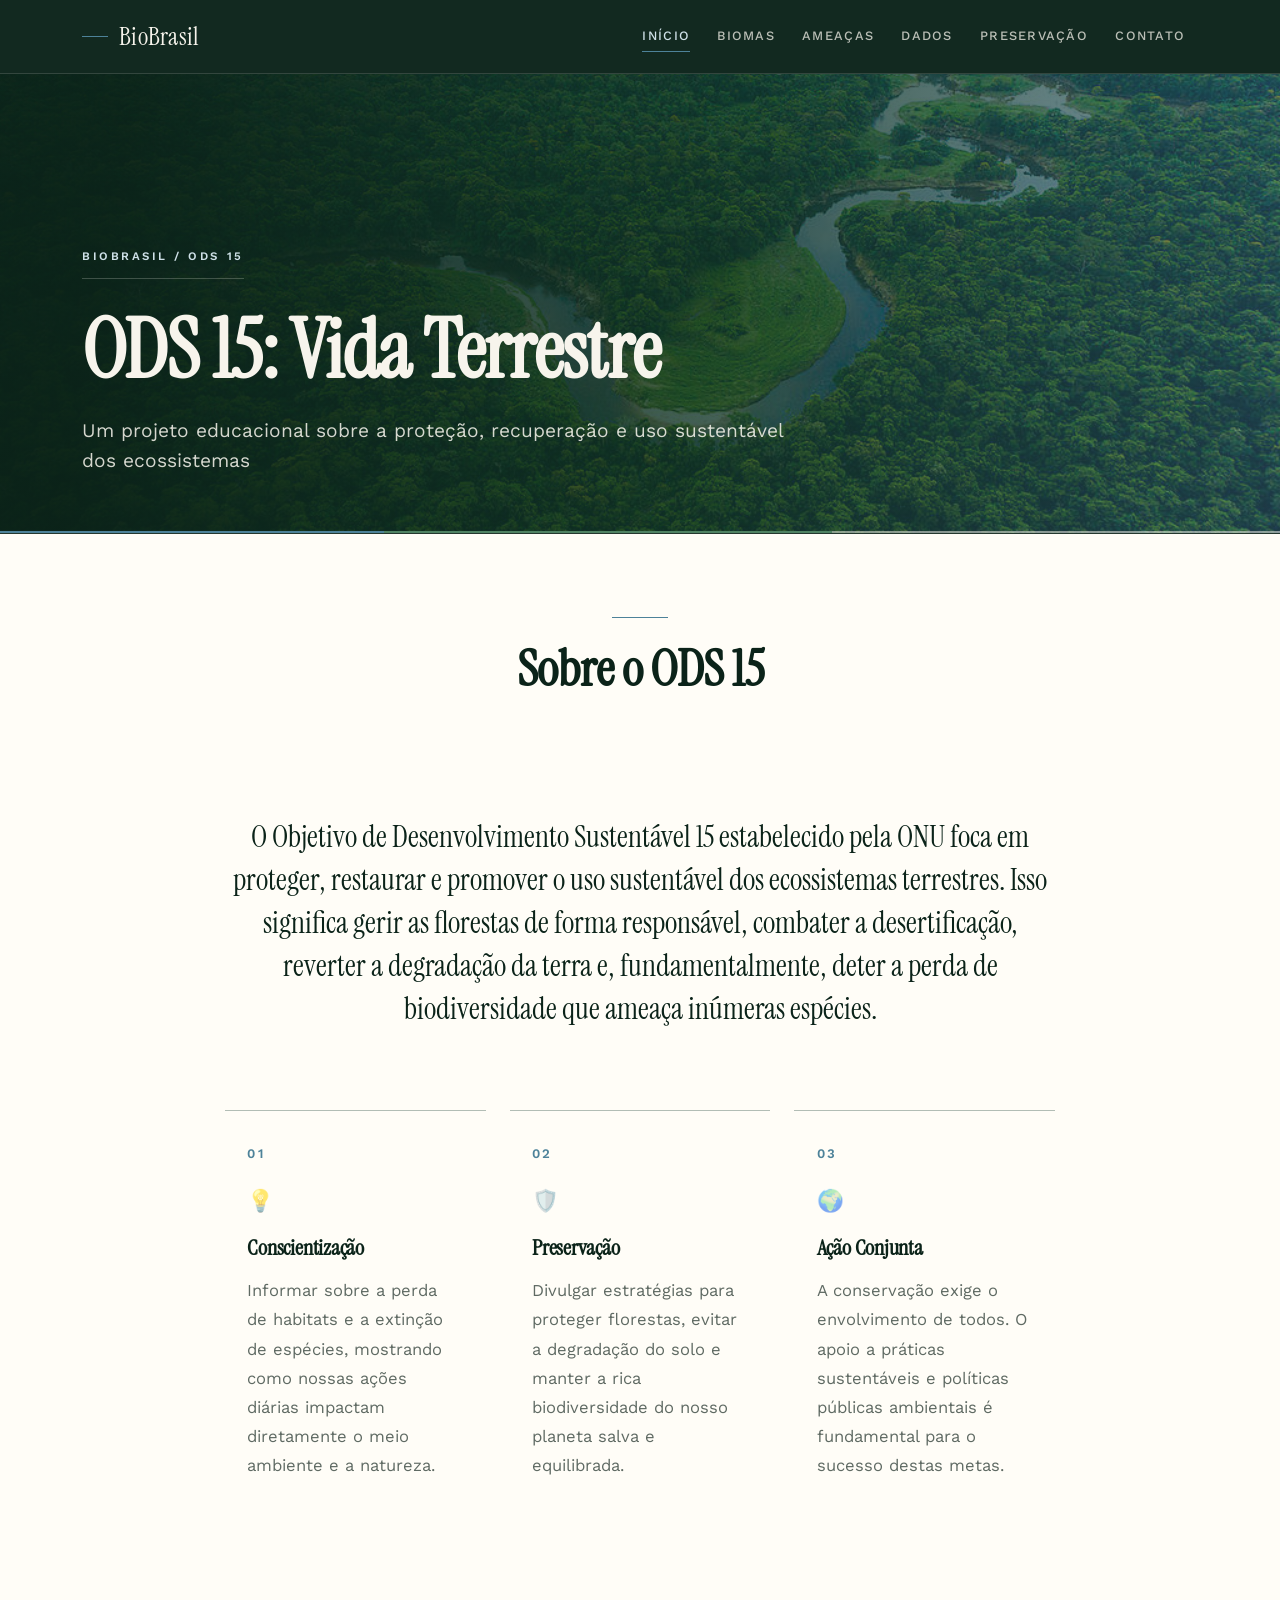
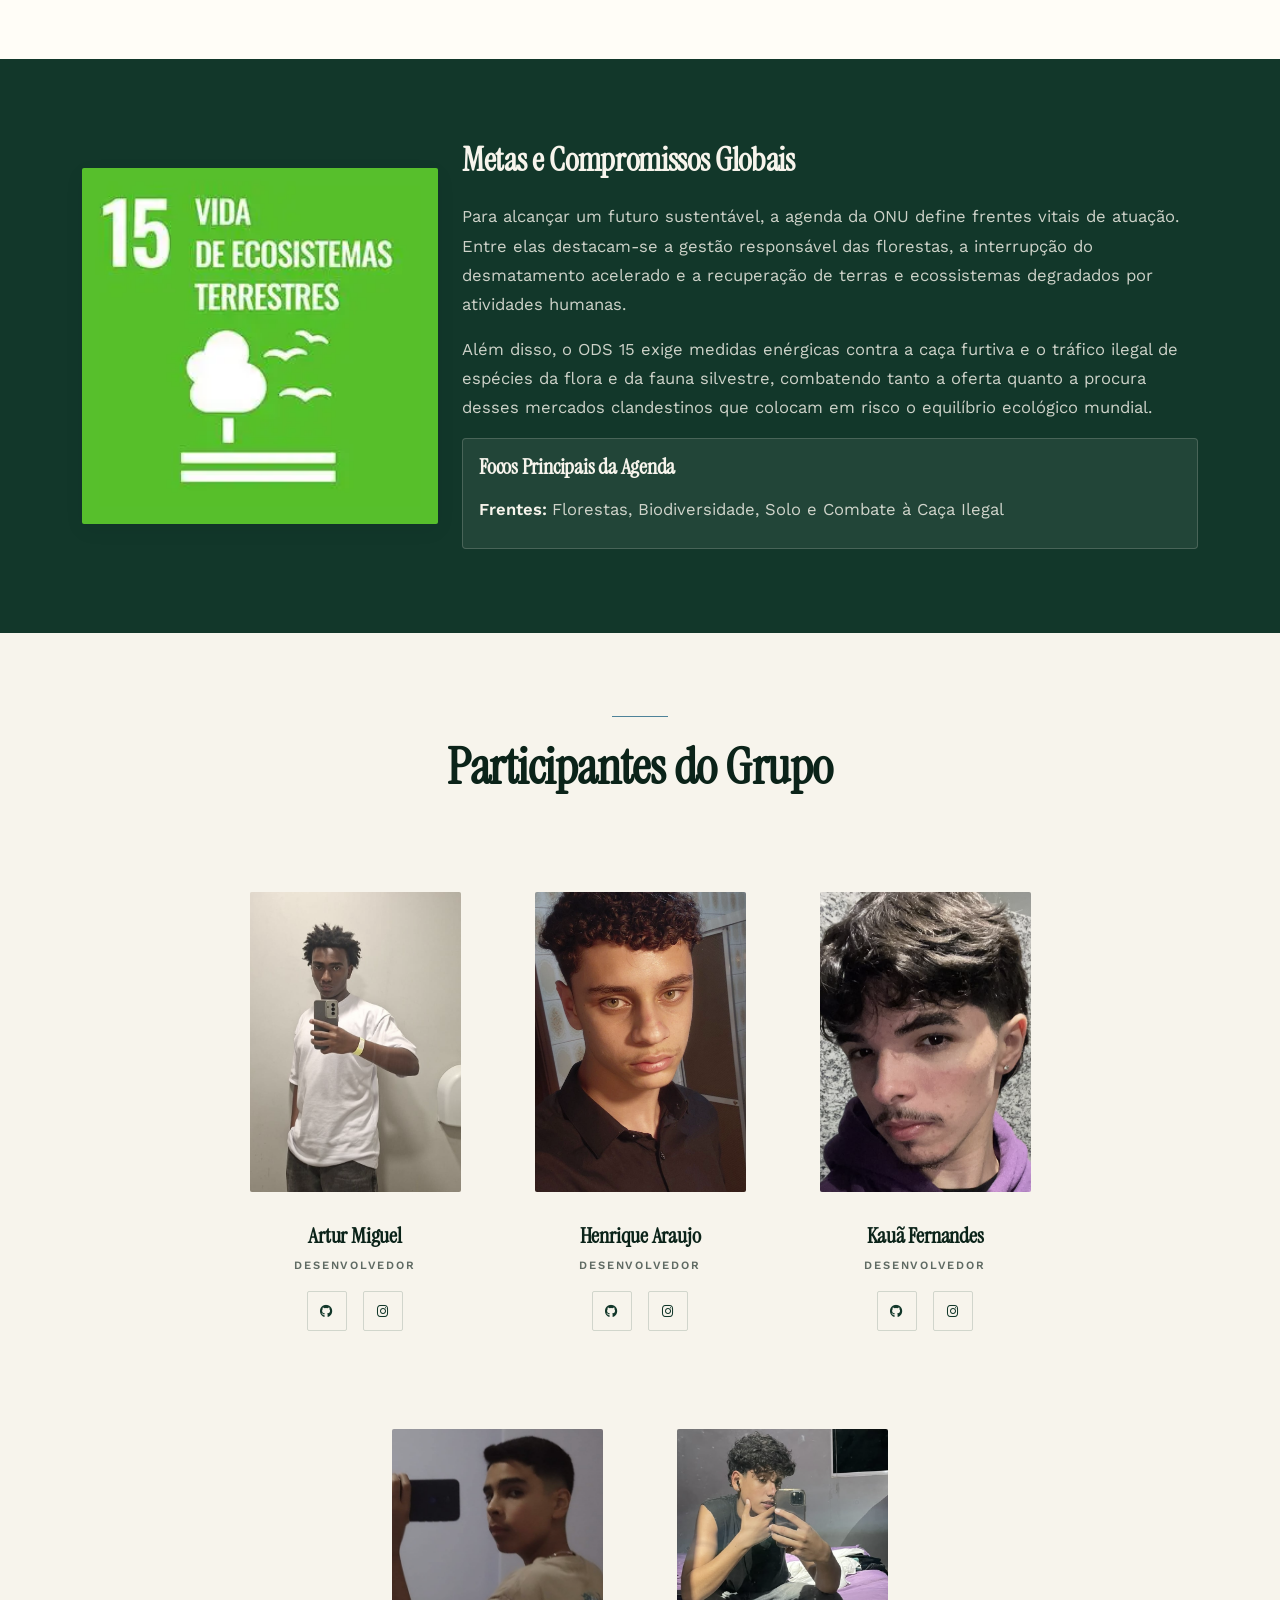
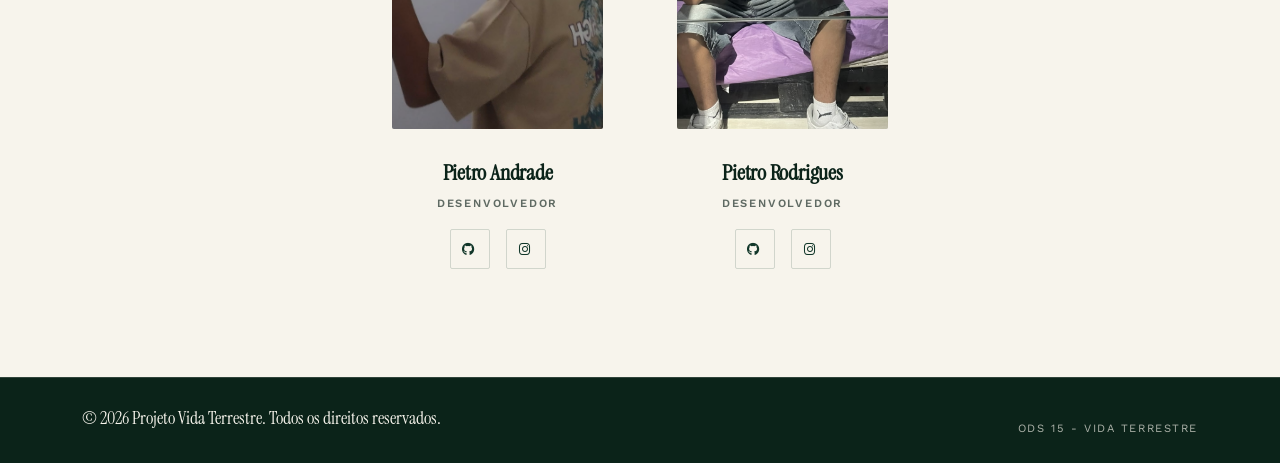
==== commit 58817ef8: "prototipo final" ====
--- a/index.html
+++ b/index.html
@@ -1,240 +1,240 @@
 <!DOCTYPE html>
 <html lang="pt-BR">
 <head>
-  <meta charset="UTF-8">
-  <meta name="viewport" content="width=device-width, initial-scale=1.0">
-  <title>Reflorescer</title>
-  <link rel="stylesheet" href="css/style.css">
-  <link rel="stylesheet" href="css/ui.css">
-  <link rel="stylesheet" href="css/animations.css">
-  <link rel="stylesheet" href="css/responsive.css">
-  <link rel="shortcut icon" href="img/favicon.jogo.png" type="image/x-icon">
+    <meta charset="UTF-8">
+    <meta name="viewport" content="width=device-width, initial-scale=1.0">
+    <meta name="description" content="Projeto educacional sobre proteção, recuperação e uso sustentável dos ecossistemas terrestres brasileiros.">
+    <title>ODS 15: Vida Terrestre | BioBrasil</title>
+        <link rel="shortcut icon" href="img/favicon.png">
+    <link href="bootstrap-5.3.8-dist/css/bootstrap.css" rel="stylesheet">
+    <link rel="preconnect" href="https://fonts.googleapis.com">
+    <link rel="preconnect" href="https://fonts.gstatic.com" crossorigin>
+    <link href="https://fonts.googleapis.com/css2?family=Poppins:wght@300;400;500;600;700&display=swap" rel="stylesheet">
+    <link href="https://fonts.googleapis.com/css2?family=Bebas+Neue&display=swap" rel="stylesheet">
+    <link href="https://fonts.googleapis.com/css2?family=Instrument+Serif:ital@0;1&family=Work+Sans:wght@300;400;500;600;700&display=swap" rel="stylesheet">
+    <link href="https://fonts.cdnfonts.com/css/surprisedmonkey" rel="stylesheet">
+    <link href="https://fonts.cdnfonts.com/css/barlow" rel="stylesheet">
+    <link rel="stylesheet" href="https://cdnjs.cloudflare.com/ajax/libs/font-awesome/6.5.0/css/all.min.css">
+    <link rel="stylesheet" href="css/inicio.css">
 </head>
-<body>
-  <div id="app">
-    <header class="topbar">
-      <div class="brand">
-        <div class="brand-mark">✦</div>
-        <div>
-          <h1>Reflorescer</h1>
-          <span>Um mundo pode voltar a respirar.</span>
-        </div>
-      </div>
-
-      <div class="stats" aria-label="Recursos do planeta">
-        <div class="stat"><span class="icon">◉</span><span class="label">Moedas</span><strong id="coinsValue">0</strong></div>
-        <div class="stat"><span class="icon">✦</span><span class="label">Sementes</span><strong id="seedsValue">1</strong></div>
-        <div class="stat"><span class="icon">◆</span><span class="label">Madeira</span><strong id="woodValue">0</strong></div>
-        <div class="stat bio-stat"><span class="icon">♧</span><span class="label">Biodiversidade</span><strong id="bioValue">0%</strong></div>
-        <div class="stat"><span class="icon">♧</span><span class="label">Árvores</span><strong id="treesValue">0</strong></div>
-      </div>
-
-      <div class="top-actions">
-        <button class="icon-button" id="mapsButton" title="Mapas e continentes">🗺️</button>
-        <button class="icon-button" id="settingsButton" title="Configurações · Acessibilidade e controles">⚙</button>
-        <button class="icon-button" id="saveButton" title="Salvar">💾</button>
-        <button class="icon-button" id="exportButton" title="Exportar save">⇩</button>
-        <label class="icon-button file-button" title="Importar save">⇧<input id="importInput" type="file" accept=".json,application/json"></label>
-        <button class="icon-button danger" id="resetButton" title="Resetar mundo">↻</button>
-      </div>
-    </header>
-
-    <main class="game-layout">
-      <aside class="panel left-panel">
-        <div class="panel-title">
-          <span>Ferramentas</span>
-          <small>SELECIONAR</small>
-        </div>
-
-        <div class="tool-list">
-          <button class="tool active" data-tool="plant"><span>🌱</span><div><b>Plantar</b><small>5 moedas · recuperação inicial 18%</small></div></button>
-          <button class="tool" data-tool="grass"><span>🍃</span><div><b>Plantar grama</b><small>3 moedas · recuperação inicial 8%</small></div></button>
-          <button class="tool" data-tool="inspect"><span>🔎</span><div><b>Analisar</b><small>Ver o estado do solo</small></div></button>
-          <button class="tool" data-tool="remove"><span>✋</span><div><b>Remover</b><small>Retirar uma árvore</small></div></button>
-          <button class="tool" data-tool="river"><span>🌊</span><div><b>Rio</b><small>50 moedas · recuperação inicial 30%</small></div></button>
-          <button class="tool" data-tool="animal"><span>🐺</span><div><b>Remover animal</b><small>Use um item comprado</small></div></button>
-          <button class="tool" data-tool="fish"><span>🐟</span><div><b>Remover peixe</b><small>Somente dentro da água</small></div></button>
-        </div>
-
-        <div class="side-section">
-          <div class="section-heading">Progresso</div>
-          <div class="planet-level">
-            <div class="level-line"><span>Planeta</span><strong id="planetLevelText">Nível 1</strong></div>
-            <div class="progress"><i id="planetProgress"></i></div>
-            <p id="planetStage">Terra devastada</p>
-          </div>
-          <div class="level-line" style="margin-top:8px;"><span>Área recuperada</span><strong id="recoveredMetric">0%</strong></div>
-          <p style="margin:4px 0 0;color:var(--muted);font-size:9px;">80% desbloqueia o próximo mapa · 100% conclui este mundo.</p>
-        </div>
-
-      </aside>
-
-      <section class="world-wrap">
-        <div class="world-toolbar">
-          <div class="world-status">
-            <span class="status-dot"></span>
-            <span id="worldMessage">O planeta espera pela primeira semente.</span>
-          </div>
-          <button class="map-chip" id="mapChip" title="Abrir seleção de mapas">🗺️ Américas</button>
-          <div class="season-block">
-            <div class="season-pill" id="seasonPill">☀️ Verão · Dia 1</div>
-            <small id="nextSeasonText">Próxima estação em 5 dias.</small>
-          </div>
-        </div>
-        <div class="season-effects-row">
-          <span id="seasonEffects">Ambiente mais seco, com maior risco de secas.</span>
-          <span id="eventBanner" class="event-banner hidden"></span>
-        </div>
-
-        <div class="canvas-shell">
-          <canvas id="worldCanvas" width="1152" height="648" aria-label="Mapa do planeta"></canvas>
-          <div class="canvas-hint" id="canvasHint">
-            <span>🌱</span> Selecione <b>Plantar</b> e clique em um tile morto.
-          </div>
-          <div class="toast-stack" id="toastStack"></div>
-        </div>
-      </section>
-
-      <aside class="panel right-panel">
-        <div class="panel-title">
-          <span>Natureza</span>
-          <small>RESTAURAÇÃO</small>
-        </div>
-
-        <section class="world-card">
-          <div class="card-top">
-            <div>
-              <small>Estado global</small>
-              <h2 id="worldCondition">Devastado</h2>
-            </div>
-            <div class="condition-orb" id="conditionOrb">·</div>
-          </div>
-          <div class="mini-metrics">
-            <div><span>Solo saudável</span><strong id="soilMetric">4%</strong></div>
-            <div><span>Cobertura vegetal</span><strong id="vegetationMetric">0%</strong></div>
-          </div>
-        </section>
-
-        <section class="shop-section">
-          <div class="section-heading">Loja</div>
-          <button class="buy-button wood-sale" id="sellWoodButton">Vender madeira · 5 moedas/un.</button>
-          <div id="shopList"></div>
-        </section>
-
-        <section class="selection-card" id="selectionCard">
-          <div class="section-heading">Tile selecionado</div>
-          <div class="empty-selection" id="emptySelection">
-            <span>⌖</span>
-            <p>Clique em um tile para analisar o terreno.</p>
-          </div>
-          <div id="selectionDetails" class="hidden"></div>
-        </section>
-      </aside>
-    </main>
-
-    <footer class="footer">
-      <span>Reflorescer — protótipo jogável</span>
-      <span>Salvamento local automático · <span id="saveStatus">salvo</span></span>
-    </footer>
-  </div>
-
-  <div class="modal-overlay hidden" id="mapsOverlay">
-    <div class="modal-card maps-modal">
-      <div class="modal-title">
-        <span>🗺️ Continentes e mapas</span>
-        <button class="icon-button" id="mapsCloseButton">✕</button>
-      </div>
-      <p class="maps-intro">Escolha a região que deseja explorar. Novos continentes já estão preparados para futuras atualizações.</p>
-      <div class="map-grid" id="mapList"></div>
-    </div>
-  </div>
-
-  <div class="modal-overlay hidden" id="settingsOverlay">
-    <div class="modal-card">
-      <div class="modal-title">
-        <span>Configurações · Acessibilidade e Controles</span>
-        <button class="icon-button" id="settingsCloseButton">✕</button>
-      </div>
-
-      <div class="modal-section">
-        <div class="section-heading">🖱️ Modo de compra</div>
-        <label class="radio-option">
-          <input type="radio" name="buyMode" value="click"> Clique para comprar — cada clique compra 1 unidade.
-        </label>
-        <label class="radio-option">
-          <input type="radio" name="buyMode" value="hold"> Segurar para comprar — compra automática enquanto segura.
-        </label>
-        <label class="radio-option">
-          <input type="radio" name="buyMode" value="continuous"> Compra contínua — compra rapidamente enquanto houver moedas.
-        </label>
-      </div>
-
-      <div class="modal-section">
-        <div class="section-heading">🌱 Modo de plantio</div>
-        <label class="radio-option">
-          <input type="radio" name="plantMode" value="click"> Clique para plantar — cada clique planta 1 unidade.
-        </label>
-        <label class="radio-option">
-          <input type="radio" name="plantMode" value="hold"> Segurar para plantar — planta continuamente sobre a área.
-        </label>
-        <label class="radio-option">
-          <input type="radio" name="plantMode" value="continuous"> Plantar continuamente — passe o mouse segurando para plantar em várias áreas.
-        </label>
+<body data-page="inicio">
+    <header>
+      <nav class="navbar navbar-expand-lg navbar-dark fixed-top">
+    <div class="container">
+      <a class="navbar-brand fw-bold" href="index.html">BioBrasil</a>
+      <button class="navbar-toggler" type="button" data-bs-toggle="collapse" data-bs-target="#navbarNav"
+              aria-controls="navbarNav" aria-expanded="false" aria-label="Toggle navigation">
+        <span class="navbar-toggler-icon"></span>
+      </button>
+      <div class="collapse navbar-collapse justify-content-end" id="navbarNav">
+        <ul class="navbar-nav">
+          <li class="nav-item"><a class="nav-link" href="index.html">Início</a></li>
+          <li class="nav-item"><a class="nav-link" href="biomas.html">Biomas</a></li>
+          <li class="nav-item"><a class="nav-link" href="ameacas.html">Ameaças</a></li>
+          <li class="nav-item"><a class="nav-link" href="dados.html">Dados</a></li>
+          <li class="nav-item"><a class="nav-link" href="preservacao.html">Preservação</a></li>
+          <li class="nav-item"><a class="nav-link" href="contato.html">Contato</a></li>
+        </ul>
       </div>
     </div>
-  </div>
-
-
-  <div class="modal-overlay hidden" id="customWorldOverlay">
-    <div class="modal-card custom-world-card">
-      <div class="modal-title">
-        <span>🌎 Criar mundo personalizado</span>
-        <button class="icon-button" id="customWorldCloseButton">✕</button>
-      </div>
-      <p class="maps-intro">Você completou os 3 mapas. Escolha quantas áreas de plantio o novo mundo terá.</p>
-      <div class="custom-world-options">
-        <button class="buy-button custom-world-option" data-custom-areas="1">1 área</button>
-        <button class="buy-button custom-world-option" data-custom-areas="2">2 áreas</button>
-        <button class="buy-button custom-world-option" data-custom-areas="3">3 áreas</button>
-      </div>
-    </div>
-  </div>
-
-  <div class="achievement-overlay hidden" id="achievementOverlay" role="status" aria-live="polite">
-    <div class="achievement-card">
-      <div class="achievement-icon">🏆</div>
-      <div class="achievement-copy">
-        <small>CONQUISTA DESBLOQUEADA</small>
-        <strong id="achievementTitle">Novo mapa</strong>
-        <span id="achievementMessage">Um novo mapa está disponível.</span>
-      </div>
-    </div>
-  </div>
-
-  <div class="modal-overlay hidden" id="victoryOverlay">
-    <div class="modal-card victory-card">
-      <div class="modal-title">
-        <span>🌍 Planeta recuperado!</span>
-      </div>
-      <p id="victoryDetail">80% da área foi recuperada.</p>
-      <button class="buy-button" id="victoryCloseButton">Continuar cuidando do planeta</button>
-    </div>
-  </div>
-
-  <script src="js/climate.js"></script>
-  <script src="js/tree.js"></script>
-  <script src="js/world.js"></script>
-  <script src="js/player.js"></script>
-  <script src="js/economy.js"></script>
-  <script src="js/shop.js"></script>
-  <script src="js/save.js"></script>
-  <script src="js/missions.js"></script>
-  <script src="js/achievements.js"></script>
-  <script src="js/events.js"></script>
-  <script src="js/animals.js"></script>
-  <script src="js/fish.js"></script>
-  <script src="js/research.js"></script>
-  <script src="js/ui.js"></script>
-  <script src="js/game.js"></script>
+  </nav>
+    </header>
+    <section id="inicio" class="banner-section">
+        <div class="container">
+            <div class="row">
+                <div class="col-12 text-center text-white">
+                    <h1 class="display-3 fw-bold mb-4">ODS 15: Vida Terrestre</h1>
+                    <p class="subtitulo fs-4">Um projeto educacional sobre a proteção, recuperação e uso sustentável dos ecossistemas</p>
+                </div>
+            </div>
+        </div>
+    </section>
+
+    <section id="sobre" class="py-5">
+        <div class="container">
+            <div class="row mb-5">
+                <div class="col-12">
+                    <h2 class="text-center fw-bold mb-4">Sobre o ODS 15</h2>
+                </div>
+            </div>
+            <div class="row">
+                <div class="col-lg-10 mx-auto">
+                    <div class="card border-0 shadow">
+                        <div class="card-body p-5">
+                            <p class="lead text-center mb-5">
+                                O Objetivo de Desenvolvimento Sustentável 15 estabelecido pela ONU foca em proteger, restaurar e promover o uso sustentável dos ecossistemas terrestres. Isso significa gerir as florestas de forma responsável, combater a desertificação, reverter a degradação da terra e, fundamentalmente, deter a perda de biodiversidade que ameaça inúmeras espécies.
+                            </p>
+                            <div class="row g-4">
+                                <div class="col-md-4">
+                                    <div class="text-center">
+                                        <div class="mb-3 fs-1">💡</div>
+                                        <h5 class="fw-semibold mb-3">Conscientização</h5>
+                                        <p class="text-muted">Informar sobre a perda de habitats e a extinção de espécies, mostrando como nossas ações diárias impactam diretamente o meio ambiente e a natureza.</p>
+                                    </div>
+                                </div>
+                                <div class="col-md-4">
+                                    <div class="text-center">
+                                        <div class="mb-3 fs-1">🛡️</div>
+                                        <h5 class="fw-semibold mb-3">Preservação</h5>
+                                        <p class="text-muted">Divulgar estratégias para proteger florestas, evitar a degradação do solo e manter a rica biodiversidade do nosso planeta salva e equilibrada.</p>
+                                    </div>
+                                </div>
+                                <div class="col-md-4">
+                                    <div class="text-center">
+                                        <div class="mb-3 fs-1">🌍</div>
+                                        <h5 class="fw-semibold mb-3">Ação Conjunta</h5>
+                                        <p class="text-muted">A conservação exige o envolvimento de todos. O apoio a práticas sustentáveis e políticas públicas ambientais é fundamental para o sucesso destas metas.</p>
+                                    </div>
+                                </div>
+                            </div>
+                        </div>
+                    </div>
+                </div>
+            </div>
+        </div>
+    </section>
+
+<section id="metas" class="py-5">
+        <div class="container">
+            <!-- Segunda parte:focada em aprofundar o ODS 15 com a imagem ao lado -->
+            <div class="row align-items-center">
+                <div class="col-lg-4 mb-4 mb-lg-0 text-center">
+                    <img src="img/ods.png" class="img-fluid rounded shadow" alt="Logo Oficial ODS 15 Vida Terrestre">
+                </div>
+                <div class="col-lg-8">
+                    <h3 class="fw-semibold mb-4">Metas e Compromissos Globais</h3>
+                    <p class="mb-3">
+                        Para alcançar um futuro sustentável, a agenda da ONU define frentes vitais de atuação. Entre elas destacam-se a gestão responsável das florestas, a interrupção do desmatamento acelerado e a recuperação de terras e ecossistemas degradados por atividades humanas.
+                    </p>
+                    <p class="mb-3">
+                        Além disso, o ODS 15 exige medidas enérgicas contra a caça furtiva e o tráfico ilegal de espécies da flora e da fauna silvestre, combatendo tanto a oferta quanto a procura desses mercados clandestinos que colocam em risco o equilíbrio ecológico mundial.
+                    </p>
+                    <div class="card border-0 shadow-sm">
+                        <div class="card-body">
+                            <h5 class="fw-semibold mb-3">Focos Principais da Agenda</h5>
+                            <ul class="list-unstyled mb-0">
+                                <li class="mb-2"><strong>Frentes: </strong>Florestas, Biodiversidade, Solo e Combate à Caça Ilegal</li>
+                            </ul>
+                        </div>
+                    </div>
+                </div>
+            </div>
+
+        </div>
+    </section>
+
+    <section id="participantes" class="py-5">
+        <div class="container">
+            <div class="row mb-5">
+                <div class="col-12">
+                    <h2 class="text-center fw-bold mb-4">Participantes do Grupo</h2>
+                </div>
+            </div>
+
+            <div class="row justify-content-center g-4">
+                <div class="col-lg-3 col-md-4">
+                    <div class="card border-0 shadow h-100">
+                        <div class="card-body text-center p-4">
+                            <img src="img/Artur.jpeg" class="img-fluid rounded-3 mb-3" alt="Participante">
+                            <h5 class="fw-semibold mb-2">Artur Miguel</h5>
+                            <p class="text-muted small mb-3">Desenvolvedor</p>
+                            <div class="d-flex gap-2 justify-content-center">
+                                <a class="btn btn-white btn-social mx-1" href="https://github.com/arturl1910" aria-label="Perfil do GitHub">
+                                <i class="fab fa-github"></i></a>
+                                <a class="btn btn-white btn-social mx-1" href="https://www.instagram.com/arturl1910" aria-label="Perfil do Instagram">
+                                <i class="fab fa-instagram"></i></a>
+                            </div>
+                        </div>
+                    </div>
+                </div>
+
+                <div class="col-lg-3 col-md-4">
+                    <div class="card border-0 shadow h-100">
+                        <div class="card-body text-center p-4">
+                            <img src="img/Henrique.jpeg" class="img-fluid rounded-3 mb-3" alt="Participante">
+                            <h5 class="fw-semibold mb-2">Henrique Araujo</h5>
+                            <p class="text-muted small mb-3">Desenvolvedor</p>
+                            <div class="d-flex gap-2 justify-content-center">
+                                <a class="btn btn-white btn-social mx-1" href="https://github.com/henriqueabatista" aria-label="Perfil do GitHub">
+                                <i class="fab fa-github"></i></a>
+                                <a class="btn btn-white btn-social mx-1" href="https://www.instagram.com/_batista.15" aria-label="Perfil do Instagram">
+                                <i class="fab fa-instagram"></i></a>
+                            </div>
+                        </div>
+                    </div>
+                </div>
+
+                <div class="col-lg-3 col-md-4">
+                    <div class="card border-0 shadow h-100">
+                        <div class="card-body text-center p-4">
+                            <img src="img/kaua.jpeg" class="img-fluid rounded-3 mb-3" alt="Participante">
+                            <h5 class="fw-semibold mb-2">Kauã Fernandes</h5>
+                            <p class="text-muted small mb-3">Desenvolvedor</p>
+                            <div class="d-flex gap-2 justify-content-center">
+                                <a class="btn btn-white btn-social mx-1" href="https://github.com/kauafernandesTec" aria-label="Perfil do GitHub">
+                                <i class="fab fa-github"></i></a>
+                                <a class="btn btn-white btn-social mx-1" href="https://www.instagram.com/fern4desz_" aria-label="Perfil do Instagram">
+                                <i class="fab fa-instagram"></i></a>
+                            </div>
+                        </div>
+                    </div>
+                </div>
+            </div>
+
+            <div class="row justify-content-center g-4 mt-4">
+                <div class="col-lg-3 col-md-4">
+                    <div class="card border-0 shadow h-100">
+                        <div class="card-body text-center p-4">
+                            <img src="img/PietroA.jpeg" class="img-fluid rounded-3 mb-3" alt="Participante">
+                            <h5 class="fw-semibold mb-2">Pietro Andrade</h5>
+                            <p class="text-muted small mb-3">Desenvolvedor</p>
+                            <div class="d-flex gap-2 justify-content-center">
+                                <a class="btn btn-white btn-social mx-1" href="https://github.com/PietroSantos280" aria-label="Perfil do GitHub">
+                                <i class="fab fa-github"></i></a>
+                                <a class="btn btn-white btn-social mx-1" href="https://www.instagram.com/santospietro207" aria-label="Perfil do Instagram">
+                                <i class="fab fa-instagram"></i></a>
+                            </div>
+                        </div>
+                    </div>
+                </div>
+
+                <div class="col-lg-3 col-md-4">
+                    <div class="card border-0 shadow h-100">
+                        <div class="card-body text-center p-4">
+                            <img src="img/PietroR.jpeg" class="img-fluid rounded-3 mb-3" alt="Participante">
+                            <h5 class="fw-semibold mb-2">Pietro Rodrigues</h5>
+                            <p class="text-muted small mb-3">Desenvolvedor</p>
+                            <div class="d-flex gap-2 justify-content-center">
+                                <a class="btn btn-white btn-social mx-1" href="https://github.com/pietrorodrigues09" aria-label="Perfil do GitHub">
+                                <i class="fab fa-github"></i></a>
+                                <a class="btn btn-white btn-social mx-1" href="https://www.instagram.com/p.rodr1gues_" aria-label="Perfil do Instagram">
+                                <i class="fab fa-instagram"></i></a>
+                            </div>
+                        </div>
+                    </div>
+                </div>
+            </div>
+        </div>
+    </section>
+
+  <footer class="py-4">
+
+        <div class="container">
+
+            <p class="mb-1">
+                &copy; 2026 Projeto Vida Terrestre.
+                Todos os direitos reservados.
+            </p>
+
+            <small>
+                ODS 15 - Vida Terrestre
+            </small>
+
+        </div>
+
+    </footer>
+
+    <script src="bootstrap-5.3.8-dist/js/bootstrap.bundle.js"></script>
+    <script src="inicio.js"></script>
 </body>
-</html>
+</html>
--- a/css/inicio.css
+++ b/css/inicio.css
@@ -0,0 +1,413 @@
+/* ============================================================
+   BioBrasil — sistema visual editorial acadêmico
+   Paleta: floresta, verde, azul-céu e papel
+   Tipografia: Instrument Serif (títulos) + Work Sans (texto)
+   ============================================================ */
+
+:root {
+  --forest: #12372a;
+  --forest-deep: #0b2319;
+  --leaf: #4f8263;
+  --leaf-soft: #7ba98d;
+  --sky: #4d8299;
+  --sky-deep: #2f5e72;
+  --paper: #f7f4ec;
+  --paper-pure: #fffdf7;
+  --sand: #e8e1d2;
+  --ink: #1d221f;
+  --muted: #5f6a63;
+  --line: rgba(18, 55, 42, .16);
+  --line-strong: rgba(18, 55, 42, .32);
+  --shadow-sm: 0 6px 20px rgba(11, 35, 25, .06);
+  --shadow-md: 0 22px 54px rgba(11, 35, 25, .12);
+  --radius: 4px;
+}
+
+* { box-sizing: border-box; }
+html { scroll-behavior: smooth; overflow-x: hidden; }
+body {
+  margin: 0;
+  overflow-x: hidden;
+  background: var(--paper);
+  color: var(--ink);
+  font-family: "Work Sans", "Barlow", sans-serif;
+  font-size: 1.04rem;
+  line-height: 1.75;
+  padding-top: 74px;
+  -webkit-font-smoothing: antialiased;
+}
+a { color: var(--forest); text-underline-offset: 3px; }
+a:hover { color: var(--sky-deep); }
+img { max-width: 100%; }
+
+h1, h2, h3, h4, h5, h6 {
+  color: var(--forest-deep);
+  font-family: "Instrument Serif", Georgia, serif;
+  font-weight: 400 !important;
+  line-height: 1.08;
+  letter-spacing: -.01em;
+}
+h1 { font-size: clamp(2.9rem, 6.4vw, 5.2rem) !important; }
+h2 { font-size: clamp(2.1rem, 4vw, 3.3rem); margin-bottom: 1.1rem; }
+h3 { font-size: clamp(1.6rem, 2.6vw, 2.2rem); }
+h4 { font-size: 1.75rem; }
+h5 { font-size: 1.4rem; }
+p { max-width: 74ch; }
+strong { font-weight: 600; }
+.text-muted { color: var(--muted) !important; }
+.container { width: min(100% - 2.25rem, 1180px); }
+
+/* ---------- Navegação ---------- */
+.navbar {
+  min-height: 74px;
+  padding: .55rem 0;
+  background: rgba(11, 35, 25, .97);
+  border-bottom: 1px solid rgba(247, 244, 236, .14);
+  backdrop-filter: blur(14px);
+}
+.navbar-brand {
+  color: var(--paper) !important;
+  font-family: "Instrument Serif", Georgia, serif;
+  font-size: 1.55rem;
+  font-weight: 400 !important;
+  letter-spacing: .01em;
+  display: flex;
+  align-items: center;
+  gap: .7rem;
+}
+.navbar-brand::before {
+  content: "";
+  width: 26px;
+  height: 1px;
+  background: var(--sky);
+}
+.navbar-nav { gap: .1rem; }
+.navbar .nav-link {
+  position: relative;
+  color: rgba(247, 244, 236, .74) !important;
+  font-size: .8rem;
+  font-weight: 500;
+  letter-spacing: .1em;
+  text-transform: uppercase;
+  padding: .7rem .8rem !important;
+  transition: color .2s ease;
+}
+.navbar .nav-link:hover, .navbar .nav-link:focus { color: var(--paper) !important; }
+.navbar .nav-link.active, .navbar .nav-link[aria-current="page"] { color: #cfe1e8 !important; }
+.navbar .nav-link.active::after, .navbar .nav-link[aria-current="page"]::after {
+  content: ""; position: absolute; left: .8rem; right: .8rem; bottom: .42rem; height: 1px; background: var(--sky);
+}
+.navbar-toggler { width: 44px; height: 42px; padding: 0; border: 1px solid rgba(247,244,236,.3); border-radius: 2px; box-shadow: none !important; }
+.navbar-toggler:focus { border-color: var(--sky); box-shadow: 0 0 0 3px rgba(77,130,153,.25) !important; }
+
+/* ---------- Aberturas (banners) ---------- */
+.banner-section, .dados-banner {
+  position: relative;
+  isolation: isolate;
+  display: flex;
+  align-items: flex-end;
+  min-height: 460px;
+  padding: 7rem 0 3.5rem;
+  overflow: hidden;
+  background: var(--forest-deep);
+  border-bottom: 1px solid rgba(247,244,236,.1);
+}
+.banner-section::before, .dados-banner::before {
+  content: "";
+  position: absolute; inset: 0; z-index: -2;
+  background:
+    linear-gradient(100deg, rgba(11,35,25,.97) 10%, rgba(18,55,42,.8) 55%, rgba(47,94,114,.6)),
+    var(--banner-image, url("../img/amazonia.jpg")) center/cover no-repeat;
+}
+.banner-section::after, .dados-banner::after {
+  content: ""; position: absolute; inset: auto 0 0; height: 2px;
+  background: linear-gradient(90deg, var(--sky) 0 30%, var(--leaf) 30% 65%, rgba(247,244,236,.5) 65%);
+}
+body[data-page="biomas"] { --banner-image: url("../img/cerrado.jpg"); }
+body[data-page="ameacas"] { --banner-image: url("../img/impacto.jpg"); }
+body[data-page="dados"] { --banner-image: url("../img/mata.jpg"); }
+body[data-page="preservacao"] { --banner-image: url("../img/reflorestamento.jpg"); }
+body[data-page="contato"] { --banner-image: url("../img/protecaoambiental.jpg"); }
+.banner-section .container, .dados-banner .container { position: relative; z-index: 1; }
+.banner-section .row { justify-content: flex-start; }
+.banner-section .col-12, .dados-banner .container { text-align: left !important; }
+.banner-section h1, .dados-banner h1 {
+  max-width: 17ch;
+  margin: 0 0 1rem !important;
+  color: var(--paper);
+  text-wrap: balance;
+}
+.banner-section h1::before, .dados-banner h1::before {
+  content: "BioBrasil / ODS 15";
+  display: block;
+  margin-bottom: 1.4rem;
+  padding-bottom: .9rem;
+  border-bottom: 1px solid rgba(247,244,236,.22);
+  width: fit-content;
+  color: #cfe1e8;
+  font-family: "Work Sans", sans-serif;
+  font-size: .72rem;
+  font-weight: 600;
+  letter-spacing: .22em;
+  text-transform: uppercase;
+}
+.banner-section .subtitulo, .dados-banner .subtitulo {
+  max-width: 60ch; margin: 0;
+  color: rgba(247,244,236,.86);
+  font-size: clamp(1rem, 1.6vw, 1.2rem) !important;
+  line-height: 1.6;
+}
+
+/* ---------- Faixas ---------- */
+section.py-5, .contact-section {
+  padding-top: clamp(3.5rem, 6.5vw, 6rem) !important;
+  padding-bottom: clamp(3.5rem, 6.5vw, 6rem) !important;
+}
+section:not(.banner-section):not(.dados-banner):not(.section-light):not(.contact-section) { background-color: var(--paper-pure); }
+.section-light, #participantes, .contact-section { background-color: var(--paper); }
+section h2.text-center, section h2 { text-wrap: balance; }
+section h2.text-center::before, .contact-card > h2::before {
+  content: "";
+  display: block;
+  width: 56px; height: 1px;
+  margin: 0 auto 1.4rem;
+  background: var(--sky);
+}
+section h2:not(.text-center)::before {
+  content: "";
+  display: block;
+  width: 48px; height: 1px;
+  margin-bottom: 1.2rem;
+  background: var(--sky);
+}
+.lead, .texto-introducao { color: var(--muted); font-size: 1.1rem; line-height: 1.8; }
+.texto-introducao, .lead.text-center { margin-inline: auto; }
+
+/* ---------- Cartões editoriais ---------- */
+.card, .preservacao-item, .contact-card, .info-card {
+  border: 1px solid var(--line) !important;
+  border-radius: var(--radius) !important;
+  background: var(--paper-pure);
+  box-shadow: none !important;
+  overflow: hidden;
+  transition: transform .3s ease, border-color .3s ease, box-shadow .3s ease;
+}
+.card:hover, .preservacao-item:hover {
+  transform: translateY(-4px);
+  border-color: var(--line-strong) !important;
+  box-shadow: var(--shadow-sm) !important;
+}
+.card-body { padding: 1rem; }
+.card-img-top, .card-img-custom { width: 100%; height: 150px; object-fit: cover; background: var(--sand); }
+.card-title { font-size: 1.15rem; margin-bottom: .45rem; }
+.card-text { font-size: .92rem; line-height: 1.5; margin-bottom: .65rem; }
+#biomas .card { border-radius: var(--radius) !important; }
+#participantes .card { background: transparent; border-color: transparent !important; }
+#participantes .card:hover { transform: translateY(-3px); box-shadow: none !important; }
+#participantes .card-body { padding: 0 0 1rem; }
+#participantes .card-img-top, #participantes img {
+  width: 100%; height: 300px; object-fit: cover; object-position: top center;
+  border-radius: 2px !important; background: var(--sand);
+  filter: grayscale(.25); transition: filter .35s ease;
+}
+#participantes .card:hover img { filter: none; }
+#participantes h5 { margin-top: 1rem; }
+#participantes .text-muted.small {
+  font-size: .7rem !important; letter-spacing: .16em; text-transform: uppercase; font-weight: 600;
+}
+
+.badge {
+  align-self: flex-start; max-width: 100%; white-space: normal;
+  padding: .45rem .7rem; border-radius: 2px;
+  background: rgba(79,130,99,.12) !important; color: var(--forest) !important;
+  font-family: "Work Sans", sans-serif; font-size: .68rem; font-weight: 600; letter-spacing: .12em; text-transform: uppercase;
+}
+.badge-cerrado, .badge-caatinga { background: rgba(200,150,60,.16) !important; color: #6b4b0b !important; }
+.badge-pantanal { background: rgba(77,130,153,.15) !important; color: var(--sky-deep) !important; }
+.badge-pampa { background: rgba(123,169,141,.2) !important; color: #2f5a41 !important; }
+.titulo-amazonia, .titulo-cerrado, .titulo-mata, .titulo-caatinga, .titulo-pantanal, .titulo-pampa { color: var(--forest-deep) !important; }
+
+.btn { border-radius: 2px; font-weight: 600; font-size: .82rem; letter-spacing: .1em; text-transform: uppercase; transition: transform .2s ease, background-color .2s ease, color .2s ease; }
+.btn:hover { transform: translateY(-2px); }
+.btn-light, .btn-submit { border: 0; background: var(--forest); color: var(--paper); padding: .9rem 1.7rem; }
+.btn-light:hover, .btn-submit:hover { background: var(--sky-deep); color: var(--paper); }
+.btn-social { display: inline-grid; place-items: center; width: 40px; height: 40px; padding: 0; border: 1px solid var(--line); color: var(--forest); background: transparent; }
+.btn-social:hover { color: var(--paper); background: var(--forest); }
+
+/* ---------- Imagens ---------- */
+.img-fluid.rounded.shadow {
+  width: 100%; max-height: 520px; min-height: 300px; object-fit: cover;
+  border-radius: var(--radius) !important; box-shadow: var(--shadow-sm) !important;
+}
+.image-missing { display: grid !important; place-items: center; min-height: 220px; background: linear-gradient(135deg, var(--sand), var(--paper)); color: var(--forest); }
+.image-missing::after { content: attr(alt); padding: 1rem; font-family: "Instrument Serif", serif; font-size: 1.3rem; text-align: center; }
+.image-missing[src] { font-size: 0; }
+
+/* ---------- Início: composição assimétrica ---------- */
+body[data-page="inicio"] #sobre .card { border: 0 !important; background: transparent; }
+body[data-page="inicio"] #sobre .card-body { padding: 0; }
+body[data-page="inicio"] #sobre .lead {
+  max-width: 62ch; margin-inline: auto;
+  font-family: "Instrument Serif", Georgia, serif;
+  font-size: clamp(1.3rem, 2.4vw, 1.85rem);
+  line-height: 1.45; color: var(--forest-deep);
+}
+body[data-page="inicio"] #sobre .row.g-4 { counter-reset: modulo; margin-top: 3.5rem; }
+body[data-page="inicio"] #sobre .row.g-4 .text-center {
+  counter-increment: modulo;
+  padding: 2rem 1.4rem; height: 100%;
+  border-top: 1px solid var(--line-strong);
+  text-align: left !important;
+}
+body[data-page="inicio"] #sobre .row.g-4 .text-center::before {
+  content: "0" counter(modulo);
+  display: block; margin-bottom: 1rem;
+  color: var(--sky); font-size: .82rem; font-weight: 600; letter-spacing: .18em;
+}
+body[data-page="inicio"] #sobre .row.g-4 .fs-1 { font-size: 1.35rem !important; opacity: .55; }
+body[data-page="inicio"] #metas { background: var(--forest) !important; color: rgba(247,244,236,.82); }
+body[data-page="inicio"] #metas h3, body[data-page="inicio"] #metas h5 { color: var(--paper); }
+body[data-page="inicio"] #metas h3::before { background: var(--sky); }
+body[data-page="inicio"] #metas .card { background: rgba(247,244,236,.07); border-color: rgba(247,244,236,.18) !important; }
+body[data-page="inicio"] #metas .card:hover { transform: none; }
+body[data-page="inicio"] #metas .card-body { color: rgba(247,244,236,.82); }
+body[data-page="inicio"] #metas strong { color: var(--paper); }
+body[data-page="inicio"] #metas img { border-radius: 2px !important; }
+body[data-page="inicio"] #participantes h2 { margin-bottom: 3rem; }
+
+/* ---------- Preservação ---------- */
+.preservacao-item { height: 100%; padding: 2.2rem 1.5rem; text-align: left; }
+.preservacao-icone {
+  display: grid; place-items: center; width: 52px; height: 52px; margin: 0 0 1.2rem;
+  border: 1px solid var(--line-strong); border-radius: 50%; background: transparent;
+  color: var(--leaf); font-size: 1.3rem;
+}
+body[data-page="preservacao"] .preservacao-item { border-left: 2px solid var(--leaf) !important; }
+
+/* ---------- Ameaças ---------- */
+.card-desmatamento {
+  min-height: 420px; position: relative; isolation: isolate;
+  background-color: var(--forest-deep);
+  background-position: center !important; background-size: cover !important;
+  color: var(--paper);
+}
+.card-desmatamento::before { content: ""; position: absolute; inset: 0; z-index: -1; background: linear-gradient(95deg, rgba(11,35,25,.96), rgba(18,55,42,.7)); }
+.card-desmatamento h3, .card-desmatamento h4, .card-desmatamento h5, .card-desmatamento .text-muted, .card-desmatamento p { color: var(--paper) !important; }
+.fa-solid { color: var(--leaf) !important; }
+section[style*="linear-gradient"] { background: var(--forest) !important; color: rgba(247,244,236,.85); }
+section[style*="linear-gradient"] h2, section[style*="linear-gradient"] h3, section[style*="linear-gradient"] h4, section[style*="linear-gradient"] h5 { color: var(--paper) !important; }
+section[style*="linear-gradient"] .fa-solid { color: #cfe1e8 !important; }
+body[data-page="ameacas"] .card { border-left: 2px solid var(--sky) !important; }
+
+/* ---------- Dados: painel de evidências ---------- */
+.dado-card { border-top: 2px solid var(--forest) !important; }
+.dado-card .card-body { text-align: left !important; }
+.dado-icone { min-height: 0; margin-bottom: .6rem; font-size: 1.2rem; opacity: .5; }
+.dado-card h3 {
+  margin-top: .3rem; color: var(--forest);
+  font-size: clamp(2.1rem, 3.6vw, 3rem); letter-spacing: -.02em;
+}
+.dado-card p { color: var(--muted); font-size: .95rem; }
+.tabela-dados { border: 1px solid var(--line); border-radius: var(--radius); background: var(--paper-pure); overflow: hidden; }
+.table { margin: 0; --bs-table-bg: transparent; --bs-table-hover-bg: rgba(79,130,99,.07); }
+.table thead th {
+  padding: 1rem; background: var(--forest); color: var(--paper); border: 0;
+  font-size: .72rem; text-transform: uppercase; letter-spacing: .12em; font-weight: 600; white-space: nowrap;
+}
+.table tbody td { padding: 1rem; border-color: var(--line); }
+.barra-item { margin-bottom: 1.3rem; }
+.barra-dados {
+  min-height: 42px; border-radius: 2px; background: var(--leaf) !important; color: var(--paper);
+  font-weight: 600; display: flex; align-items: center; padding-inline: 1rem;
+}
+.ano-dado { height: 100%; padding: 1.4rem 1rem; border: 1px solid var(--line); border-radius: 2px; background: var(--paper-pure); text-align: center; }
+.destaque-ano { border-color: var(--sky); background: rgba(77,130,153,.1); }
+.alert-info { border: 1px solid rgba(77,130,153,.3); border-left: 3px solid var(--sky); border-radius: 2px; background: rgba(77,130,153,.08); color: var(--ink); }
+
+/* ---------- Accordions ---------- */
+.accordion {
+  --bs-accordion-border-color: var(--line);
+  --bs-accordion-border-radius: 2px;
+  --bs-accordion-inner-border-radius: 2px;
+  --bs-accordion-btn-focus-box-shadow: 0 0 0 .2rem rgba(77,130,153,.16);
+  --bs-accordion-active-bg: rgba(79,130,99,.08);
+  --bs-accordion-active-color: var(--forest-deep);
+}
+.accordion-item { overflow: hidden; margin-bottom: .6rem; border: 1px solid var(--line) !important; border-radius: 2px !important; background: var(--paper-pure); }
+.accordion-button { min-height: 62px; color: var(--forest-deep); background: var(--paper-pure); font-weight: 600; font-family: "Instrument Serif", Georgia, serif; font-size: 1.15rem; }
+.accordion-button:not(.collapsed) { box-shadow: inset 3px 0 var(--sky); }
+.accordion-button::after { filter: sepia(1) saturate(.6) hue-rotate(120deg); }
+.accordion-body { padding: 1.2rem 1.4rem 1.5rem; color: var(--muted); }
+
+/* ---------- Carrossel como exposição ---------- */
+.carousel { overflow: hidden; border: 1px solid var(--line); border-radius: var(--radius); background: var(--paper-pure); }
+.conservacao-slide { display: grid; grid-template-columns: minmax(0, 1.15fr) minmax(300px, .85fr); min-height: 540px; }
+.carousel-imagem { min-height: 420px; background: var(--sand); }
+.carousel-imagem img { width: 100%; height: 100%; object-fit: cover; }
+.conservacao-conteudo { display: flex; flex-direction: column; justify-content: center; padding: clamp(2rem, 4.5vw, 3.6rem); }
+.conservacao-subtitulo { color: var(--sky-deep); font-weight: 600; font-size: .74rem; letter-spacing: .16em; text-transform: uppercase; }
+.conservacao-texto { color: var(--ink); }
+.conservacao-texto.secundario { color: var(--muted); }
+.carousel-control-prev, .carousel-control-next {
+  top: 42%; bottom: auto; width: 48px; height: 48px; margin: 0 1rem;
+  border: 1px solid rgba(247,244,236,.4); border-radius: 0; background: rgba(11,35,25,.82); opacity: 1;
+}
+.carousel-control-next { left: calc(57% - 62px); right: auto; }
+.seta-carrossel { color: var(--paper); font-size: 1.7rem; line-height: 1; }
+.carousel-indicators { margin-bottom: 1rem; }
+.carousel-indicators [data-bs-target] { width: 22px; height: 2px; border: 0; border-radius: 0; background-color: var(--forest); }
+
+/* ---------- Contato ---------- */
+.contact-section { min-height: 60vh; }
+.contact-section .row { row-gap: 2rem; }
+.contact-card, .info-card { padding: clamp(1.5rem, 4vw, 2.6rem); height: 100%; }
+.form-label { color: var(--forest-deep); font-weight: 600; font-size: .78rem; letter-spacing: .1em; text-transform: uppercase; }
+.form-control, .form-select { min-height: 52px; padding: .75rem 1rem; border: 1px solid var(--line); border-radius: 2px; background: var(--paper-pure); color: var(--ink); }
+textarea.form-control { min-height: 150px; }
+.form-control:focus, .form-select:focus { border-color: var(--sky); box-shadow: 0 0 0 .2rem rgba(77,130,153,.15); }
+.info-card { background: var(--forest); color: rgba(247,244,236,.78); border-color: var(--forest) !important; }
+.info-card h3, .info-card strong { color: var(--paper); }
+.info-item { padding: 1.2rem 0; border-bottom: 1px solid rgba(247,244,236,.16); }
+.info-item:last-child { border-bottom: 0; }
+.info-item p { margin: .3rem 0 0; color: rgba(247,244,236,.7); }
+
+/* ---------- Rodapé ---------- */
+footer { padding: 2.6rem 0 !important; border-top: 1px solid rgba(247,244,236,.16); background: var(--forest-deep); color: rgba(247,244,236,.68); text-align: left; }
+footer .container { display: flex; align-items: end; justify-content: space-between; gap: 1rem; }
+footer p { margin: 0; color: var(--paper); font-family: "Instrument Serif", Georgia, serif; font-size: 1.15rem; }
+footer small { letter-spacing: .14em; text-transform: uppercase; font-size: .7rem; }
+
+.reveal-ready { opacity: 0; transform: translateY(16px); }
+.reveal-visible { opacity: 1; transform: none; transition: opacity .6s ease, transform .6s ease; }
+
+/* ---------- Responsivo ---------- */
+@media (max-width: 991.98px) {
+  body { padding-top: 66px; font-size: 1rem; }
+  .navbar { min-height: 66px; }
+  .navbar-collapse { margin-top: .75rem; padding: .75rem; border-top: 1px solid rgba(247,244,236,.14); }
+  .navbar .nav-link.active::after { display: none; }
+  .banner-section, .dados-banner { min-height: 380px; padding: 5.5rem 0 3rem; }
+  .conservacao-slide { grid-template-columns: 1fr; }
+  .carousel-imagem { min-height: 340px; height: 52vw; max-height: 460px; }
+  .carousel-control-prev, .carousel-control-next { top: min(26vw, 230px); transform: translateY(-50%); }
+  .carousel-control-next { left: auto; right: 0; }
+}
+@media (max-width: 575.98px) {
+  .container { width: min(100% - 1.5rem, 1180px); }
+  h1 { font-size: clamp(2.5rem, 12vw, 3.6rem) !important; }
+  h2 { font-size: 2.1rem; }
+  .banner-section, .dados-banner { min-height: 340px; }
+  section.py-5, .contact-section { padding-block: 3rem !important; }
+  .card-img-top, .card-img-custom { height: 220px; }
+  #participantes .card-img-top, #participantes img { height: 280px; }
+  .card-body { padding: 1.3rem; }
+  .conservacao-conteudo { padding: 1.6rem; }
+  .carousel-control-prev, .carousel-control-next { width: 42px; height: 42px; margin-inline: .6rem; }
+  footer .container { align-items: flex-start; flex-direction: column; }
+  .table { min-width: 720px; }
+}
+@media (prefers-reduced-motion: reduce) {
+  html { scroll-behavior: auto; }
+  *, *::before, *::after { transition-duration: .01ms !important; animation-duration: .01ms !important; }
+  .reveal-ready { opacity: 1; transform: none; }
+}
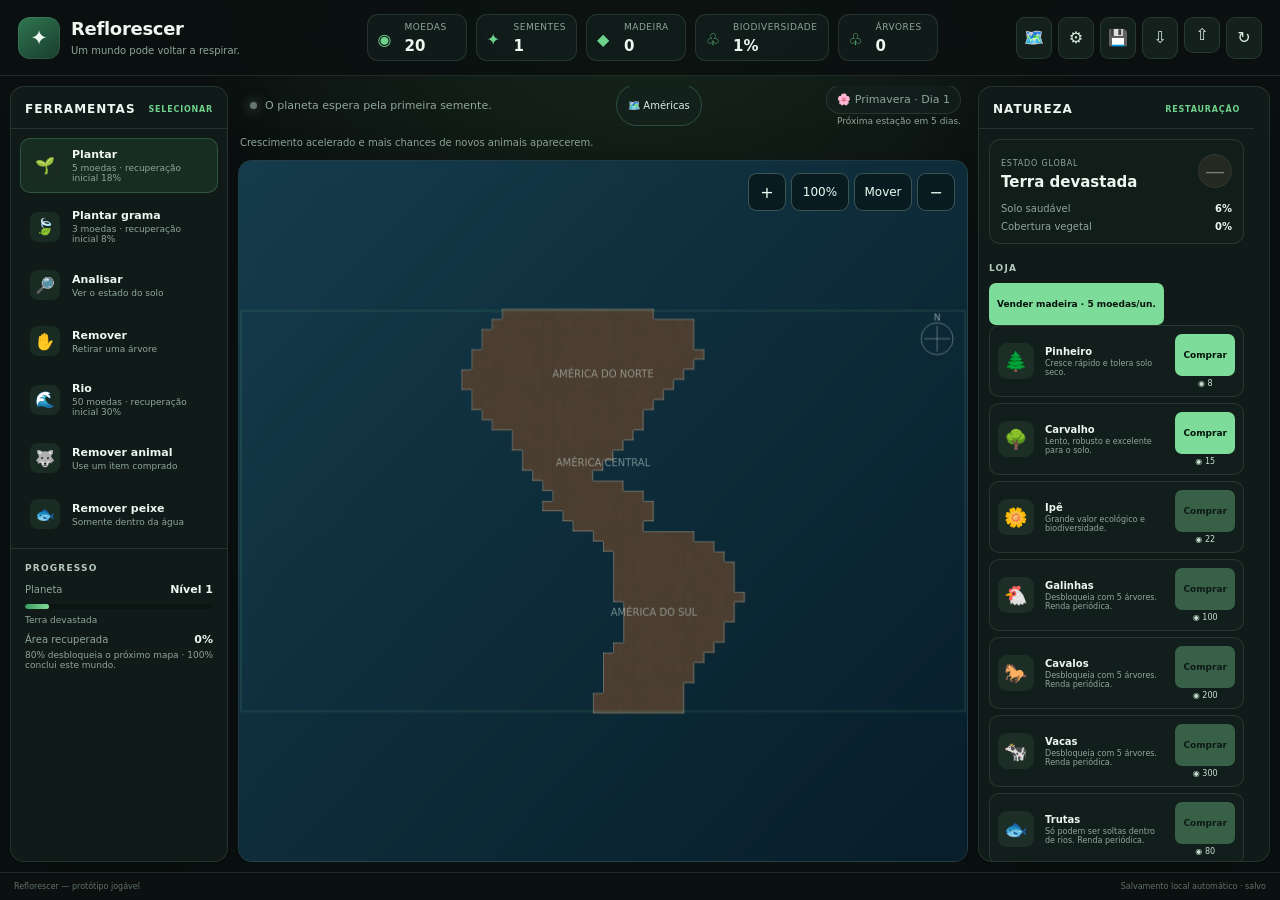
==== commit a500c8af: "mexendo em algumas coisas do jogo. 27/10/2026" ====
--- a/index.html
+++ b/index.html
@@ -1,240 +1,243 @@
 <!DOCTYPE html>
 <html lang="pt-BR">
 <head>
-    <meta charset="UTF-8">
-    <meta name="viewport" content="width=device-width, initial-scale=1.0">
-    <meta name="description" content="Projeto educacional sobre proteção, recuperação e uso sustentável dos ecossistemas terrestres brasileiros.">
-    <title>ODS 15: Vida Terrestre | BioBrasil</title>
-        <link rel="shortcut icon" href="img/favicon.png">
-    <link href="bootstrap-5.3.8-dist/css/bootstrap.css" rel="stylesheet">
-    <link rel="preconnect" href="https://fonts.googleapis.com">
-    <link rel="preconnect" href="https://fonts.gstatic.com" crossorigin>
-    <link href="https://fonts.googleapis.com/css2?family=Poppins:wght@300;400;500;600;700&display=swap" rel="stylesheet">
-    <link href="https://fonts.googleapis.com/css2?family=Bebas+Neue&display=swap" rel="stylesheet">
-    <link href="https://fonts.googleapis.com/css2?family=Instrument+Serif:ital@0;1&family=Work+Sans:wght@300;400;500;600;700&display=swap" rel="stylesheet">
-    <link href="https://fonts.cdnfonts.com/css/surprisedmonkey" rel="stylesheet">
-    <link href="https://fonts.cdnfonts.com/css/barlow" rel="stylesheet">
-    <link rel="stylesheet" href="https://cdnjs.cloudflare.com/ajax/libs/font-awesome/6.5.0/css/all.min.css">
-    <link rel="stylesheet" href="css/inicio.css">
+  <meta charset="UTF-8">
+  <meta name="viewport" content="width=device-width, initial-scale=1.0">
+  <title>Reflorescer</title>
+  <link rel="stylesheet" href="css/style.css">
+  <link rel="stylesheet" href="css/ui.css">
+  <link rel="stylesheet" href="css/animations.css">
+  <link rel="stylesheet" href="css/responsive.css">
+  <link rel="shortcut icon" href="img/favicon.jogo.png" type="image/x-icon">
 </head>
-<body data-page="inicio">
-    <header>
-      <nav class="navbar navbar-expand-lg navbar-dark fixed-top">
-    <div class="container">
-      <a class="navbar-brand fw-bold" href="index.html">BioBrasil</a>
-      <button class="navbar-toggler" type="button" data-bs-toggle="collapse" data-bs-target="#navbarNav"
-              aria-controls="navbarNav" aria-expanded="false" aria-label="Toggle navigation">
-        <span class="navbar-toggler-icon"></span>
-      </button>
-      <div class="collapse navbar-collapse justify-content-end" id="navbarNav">
-        <ul class="navbar-nav">
-          <li class="nav-item"><a class="nav-link" href="index.html">Início</a></li>
-          <li class="nav-item"><a class="nav-link" href="biomas.html">Biomas</a></li>
-          <li class="nav-item"><a class="nav-link" href="ameacas.html">Ameaças</a></li>
-          <li class="nav-item"><a class="nav-link" href="dados.html">Dados</a></li>
-          <li class="nav-item"><a class="nav-link" href="preservacao.html">Preservação</a></li>
-          <li class="nav-item"><a class="nav-link" href="contato.html">Contato</a></li>
-        </ul>
-      </div>
-    </div>
-  </nav>
+<body>
+  <div id="app">
+    <header class="topbar">
+      <div class="brand">
+        <div class="brand-mark">✦</div>
+        <div>
+          <h1>Reflorescer</h1>
+          <span>Um mundo pode voltar a respirar.</span>
+        </div>
+      </div>
+
+      <div class="stats" aria-label="Recursos do planeta">
+        <div class="stat"><span class="icon">◉</span><span class="label">Moedas</span><strong id="coinsValue">0</strong></div>
+        <div class="stat"><span class="icon">✦</span><span class="label">Sementes</span><strong id="seedsValue">1</strong></div>
+        <div class="stat"><span class="icon">◆</span><span class="label">Madeira</span><strong id="woodValue">0</strong></div>
+        <div class="stat bio-stat"><span class="icon">♧</span><span class="label">Biodiversidade</span><strong id="bioValue">0%</strong></div>
+        <div class="stat"><span class="icon">♧</span><span class="label">Árvores</span><strong id="treesValue">0</strong></div>
+      </div>
+
+      <div class="top-actions">
+        <button class="icon-button" id="mapsButton" title="Mapas e continentes">🗺️</button>
+        <button class="icon-button" id="settingsButton" title="Configurações · Acessibilidade e controles">⚙</button>
+        <button class="icon-button" id="saveButton" title="Salvar">💾</button>
+        <button class="icon-button" id="exportButton" title="Exportar save">⇩</button>
+        <label class="icon-button file-button" title="Importar save">⇧<input id="importInput" type="file" accept=".json,application/json"></label>
+        <button class="icon-button danger" id="resetButton" title="Resetar mundo">↻</button>
+      </div>
     </header>
-    <section id="inicio" class="banner-section">
-        <div class="container">
-            <div class="row">
-                <div class="col-12 text-center text-white">
-                    <h1 class="display-3 fw-bold mb-4">ODS 15: Vida Terrestre</h1>
-                    <p class="subtitulo fs-4">Um projeto educacional sobre a proteção, recuperação e uso sustentável dos ecossistemas</p>
-                </div>
+
+    <main class="game-layout">
+      <aside class="panel left-panel">
+        <div class="panel-title">
+          <span>Ferramentas</span>
+          <small>SELECIONAR</small>
+        </div>
+
+        <div class="tool-list">
+          <button class="tool active" data-tool="plant"><span>🌱</span><div><b>Plantar</b><small>5 moedas · recuperação inicial 18%</small></div></button>
+          <button class="tool" data-tool="grass"><span>🍃</span><div><b>Plantar grama</b><small>3 moedas · recuperação inicial 8%</small></div></button>
+          <button class="tool" data-tool="inspect"><span>🔎</span><div><b>Analisar</b><small>Ver o estado do solo</small></div></button>
+          <button class="tool" data-tool="remove"><span>✋</span><div><b>Remover</b><small>Retirar uma árvore</small></div></button>
+          <button class="tool" data-tool="river"><span>🌊</span><div><b>Rio</b><small>50 moedas · recuperação inicial 30%</small></div></button>
+          <button class="tool" data-tool="animal"><span>🐺</span><div><b>Remover animal</b><small>Use um item comprado</small></div></button>
+          <button class="tool" data-tool="fish"><span>🐟</span><div><b>Remover peixe</b><small>Somente dentro da água</small></div></button>
+        </div>
+
+        <div class="side-section">
+          <div class="section-heading">Progresso</div>
+          <div class="planet-level">
+            <div class="level-line"><span>Planeta</span><strong id="planetLevelText">Nível 1</strong></div>
+            <div class="progress"><i id="planetProgress"></i></div>
+            <p id="planetStage">Terra devastada</p>
+          </div>
+          <div class="level-line" style="margin-top:8px;"><span>Área recuperada</span><strong id="recoveredMetric">0%</strong></div>
+          <p style="margin:4px 0 0;color:var(--muted);font-size:9px;">80% desbloqueia o próximo mapa · 100% conclui este mundo.</p>
+        </div>
+
+      </aside>
+
+      <section class="world-wrap">
+        <div class="world-toolbar">
+          <div class="world-status">
+            <span class="status-dot"></span>
+            <span id="worldMessage">O planeta espera pela primeira semente.</span>
+          </div>
+          <button class="map-chip" id="mapChip" title="Abrir seleção de mapas">🗺️ Américas</button>
+          <div class="season-block">
+            <div class="season-pill" id="seasonPill">☀️ Verão · Dia 1</div>
+            <small id="nextSeasonText">Próxima estação em 5 dias.</small>
+          </div>
+        </div>
+        <div class="season-effects-row">
+          <span id="seasonEffects">Ambiente mais seco, com maior risco de secas.</span>
+          <span id="eventBanner" class="event-banner hidden"></span>
+        </div>
+
+        <div class="canvas-shell">
+          <canvas id="worldCanvas" width="1152" height="648" aria-label="Mapa do planeta"></canvas>
+          <div class="map-zoom-controls" aria-label="Controles de zoom do mapa">
+            <button type="button" id="mapZoomIn" aria-label="Aumentar zoom" title="Aumentar zoom">+</button>
+            <button type="button" id="mapZoomReset" aria-label="Restaurar zoom" title="Restaurar zoom">100%</button>
+            <button type="button" id="mapPanToggle" aria-pressed="false" title="Mover mapa arrastando">Mover</button>
+            <button type="button" id="mapZoomOut" aria-label="Diminuir zoom" title="Diminuir zoom">−</button>
+          </div>
+          <div class="toast-stack" id="toastStack"></div>
+        </div>
+      </section>
+
+      <aside class="panel right-panel">
+        <div class="panel-title">
+          <span>Natureza</span>
+          <small>RESTAURAÇÃO</small>
+        </div>
+
+        <section class="world-card">
+          <div class="card-top">
+            <div>
+              <small>Estado global</small>
+              <h2 id="worldCondition">Devastado</h2>
             </div>
-        </div>
-    </section>
-
-    <section id="sobre" class="py-5">
-        <div class="container">
-            <div class="row mb-5">
-                <div class="col-12">
-                    <h2 class="text-center fw-bold mb-4">Sobre o ODS 15</h2>
-                </div>
-            </div>
-            <div class="row">
-                <div class="col-lg-10 mx-auto">
-                    <div class="card border-0 shadow">
-                        <div class="card-body p-5">
-                            <p class="lead text-center mb-5">
-                                O Objetivo de Desenvolvimento Sustentável 15 estabelecido pela ONU foca em proteger, restaurar e promover o uso sustentável dos ecossistemas terrestres. Isso significa gerir as florestas de forma responsável, combater a desertificação, reverter a degradação da terra e, fundamentalmente, deter a perda de biodiversidade que ameaça inúmeras espécies.
-                            </p>
-                            <div class="row g-4">
-                                <div class="col-md-4">
-                                    <div class="text-center">
-                                        <div class="mb-3 fs-1">💡</div>
-                                        <h5 class="fw-semibold mb-3">Conscientização</h5>
-                                        <p class="text-muted">Informar sobre a perda de habitats e a extinção de espécies, mostrando como nossas ações diárias impactam diretamente o meio ambiente e a natureza.</p>
-                                    </div>
-                                </div>
-                                <div class="col-md-4">
-                                    <div class="text-center">
-                                        <div class="mb-3 fs-1">🛡️</div>
-                                        <h5 class="fw-semibold mb-3">Preservação</h5>
-                                        <p class="text-muted">Divulgar estratégias para proteger florestas, evitar a degradação do solo e manter a rica biodiversidade do nosso planeta salva e equilibrada.</p>
-                                    </div>
-                                </div>
-                                <div class="col-md-4">
-                                    <div class="text-center">
-                                        <div class="mb-3 fs-1">🌍</div>
-                                        <h5 class="fw-semibold mb-3">Ação Conjunta</h5>
-                                        <p class="text-muted">A conservação exige o envolvimento de todos. O apoio a práticas sustentáveis e políticas públicas ambientais é fundamental para o sucesso destas metas.</p>
-                                    </div>
-                                </div>
-                            </div>
-                        </div>
-                    </div>
-                </div>
-            </div>
-        </div>
-    </section>
-
-<section id="metas" class="py-5">
-        <div class="container">
-            <!-- Segunda parte:focada em aprofundar o ODS 15 com a imagem ao lado -->
-            <div class="row align-items-center">
-                <div class="col-lg-4 mb-4 mb-lg-0 text-center">
-                    <img src="img/ods.png" class="img-fluid rounded shadow" alt="Logo Oficial ODS 15 Vida Terrestre">
-                </div>
-                <div class="col-lg-8">
-                    <h3 class="fw-semibold mb-4">Metas e Compromissos Globais</h3>
-                    <p class="mb-3">
-                        Para alcançar um futuro sustentável, a agenda da ONU define frentes vitais de atuação. Entre elas destacam-se a gestão responsável das florestas, a interrupção do desmatamento acelerado e a recuperação de terras e ecossistemas degradados por atividades humanas.
-                    </p>
-                    <p class="mb-3">
-                        Além disso, o ODS 15 exige medidas enérgicas contra a caça furtiva e o tráfico ilegal de espécies da flora e da fauna silvestre, combatendo tanto a oferta quanto a procura desses mercados clandestinos que colocam em risco o equilíbrio ecológico mundial.
-                    </p>
-                    <div class="card border-0 shadow-sm">
-                        <div class="card-body">
-                            <h5 class="fw-semibold mb-3">Focos Principais da Agenda</h5>
-                            <ul class="list-unstyled mb-0">
-                                <li class="mb-2"><strong>Frentes: </strong>Florestas, Biodiversidade, Solo e Combate à Caça Ilegal</li>
-                            </ul>
-                        </div>
-                    </div>
-                </div>
-            </div>
-
-        </div>
-    </section>
-
-    <section id="participantes" class="py-5">
-        <div class="container">
-            <div class="row mb-5">
-                <div class="col-12">
-                    <h2 class="text-center fw-bold mb-4">Participantes do Grupo</h2>
-                </div>
-            </div>
-
-            <div class="row justify-content-center g-4">
-                <div class="col-lg-3 col-md-4">
-                    <div class="card border-0 shadow h-100">
-                        <div class="card-body text-center p-4">
-                            <img src="img/Artur.jpeg" class="img-fluid rounded-3 mb-3" alt="Participante">
-                            <h5 class="fw-semibold mb-2">Artur Miguel</h5>
-                            <p class="text-muted small mb-3">Desenvolvedor</p>
-                            <div class="d-flex gap-2 justify-content-center">
-                                <a class="btn btn-white btn-social mx-1" href="https://github.com/arturl1910" aria-label="Perfil do GitHub">
-                                <i class="fab fa-github"></i></a>
-                                <a class="btn btn-white btn-social mx-1" href="https://www.instagram.com/arturl1910" aria-label="Perfil do Instagram">
-                                <i class="fab fa-instagram"></i></a>
-                            </div>
-                        </div>
-                    </div>
-                </div>
-
-                <div class="col-lg-3 col-md-4">
-                    <div class="card border-0 shadow h-100">
-                        <div class="card-body text-center p-4">
-                            <img src="img/Henrique.jpeg" class="img-fluid rounded-3 mb-3" alt="Participante">
-                            <h5 class="fw-semibold mb-2">Henrique Araujo</h5>
-                            <p class="text-muted small mb-3">Desenvolvedor</p>
-                            <div class="d-flex gap-2 justify-content-center">
-                                <a class="btn btn-white btn-social mx-1" href="https://github.com/henriqueabatista" aria-label="Perfil do GitHub">
-                                <i class="fab fa-github"></i></a>
-                                <a class="btn btn-white btn-social mx-1" href="https://www.instagram.com/_batista.15" aria-label="Perfil do Instagram">
-                                <i class="fab fa-instagram"></i></a>
-                            </div>
-                        </div>
-                    </div>
-                </div>
-
-                <div class="col-lg-3 col-md-4">
-                    <div class="card border-0 shadow h-100">
-                        <div class="card-body text-center p-4">
-                            <img src="img/kaua.jpeg" class="img-fluid rounded-3 mb-3" alt="Participante">
-                            <h5 class="fw-semibold mb-2">Kauã Fernandes</h5>
-                            <p class="text-muted small mb-3">Desenvolvedor</p>
-                            <div class="d-flex gap-2 justify-content-center">
-                                <a class="btn btn-white btn-social mx-1" href="https://github.com/kauafernandesTec" aria-label="Perfil do GitHub">
-                                <i class="fab fa-github"></i></a>
-                                <a class="btn btn-white btn-social mx-1" href="https://www.instagram.com/fern4desz_" aria-label="Perfil do Instagram">
-                                <i class="fab fa-instagram"></i></a>
-                            </div>
-                        </div>
-                    </div>
-                </div>
-            </div>
-
-            <div class="row justify-content-center g-4 mt-4">
-                <div class="col-lg-3 col-md-4">
-                    <div class="card border-0 shadow h-100">
-                        <div class="card-body text-center p-4">
-                            <img src="img/PietroA.jpeg" class="img-fluid rounded-3 mb-3" alt="Participante">
-                            <h5 class="fw-semibold mb-2">Pietro Andrade</h5>
-                            <p class="text-muted small mb-3">Desenvolvedor</p>
-                            <div class="d-flex gap-2 justify-content-center">
-                                <a class="btn btn-white btn-social mx-1" href="https://github.com/PietroSantos280" aria-label="Perfil do GitHub">
-                                <i class="fab fa-github"></i></a>
-                                <a class="btn btn-white btn-social mx-1" href="https://www.instagram.com/santospietro207" aria-label="Perfil do Instagram">
-                                <i class="fab fa-instagram"></i></a>
-                            </div>
-                        </div>
-                    </div>
-                </div>
-
-                <div class="col-lg-3 col-md-4">
-                    <div class="card border-0 shadow h-100">
-                        <div class="card-body text-center p-4">
-                            <img src="img/PietroR.jpeg" class="img-fluid rounded-3 mb-3" alt="Participante">
-                            <h5 class="fw-semibold mb-2">Pietro Rodrigues</h5>
-                            <p class="text-muted small mb-3">Desenvolvedor</p>
-                            <div class="d-flex gap-2 justify-content-center">
-                                <a class="btn btn-white btn-social mx-1" href="https://github.com/pietrorodrigues09" aria-label="Perfil do GitHub">
-                                <i class="fab fa-github"></i></a>
-                                <a class="btn btn-white btn-social mx-1" href="https://www.instagram.com/p.rodr1gues_" aria-label="Perfil do Instagram">
-                                <i class="fab fa-instagram"></i></a>
-                            </div>
-                        </div>
-                    </div>
-                </div>
-            </div>
-        </div>
-    </section>
-
-  <footer class="py-4">
-
-        <div class="container">
-
-            <p class="mb-1">
-                &copy; 2026 Projeto Vida Terrestre.
-                Todos os direitos reservados.
-            </p>
-
-            <small>
-                ODS 15 - Vida Terrestre
-            </small>
-
-        </div>
-
+            <div class="condition-orb" id="conditionOrb">·</div>
+          </div>
+          <div class="mini-metrics">
+            <div><span>Solo saudável</span><strong id="soilMetric">4%</strong></div>
+            <div><span>Cobertura vegetal</span><strong id="vegetationMetric">0%</strong></div>
+          </div>
+        </section>
+
+        <section class="shop-section">
+          <div class="section-heading">Loja</div>
+          <button class="buy-button wood-sale" id="sellWoodButton">Vender madeira · 5 moedas/un.</button>
+          <div id="shopList"></div>
+        </section>
+
+        <section class="selection-card" id="selectionCard">
+          <div class="section-heading">Tile selecionado</div>
+          <div class="empty-selection" id="emptySelection">
+            <span>⌖</span>
+            <p>Clique em um tile para analisar o terreno.</p>
+          </div>
+          <div id="selectionDetails" class="hidden"></div>
+        </section>
+      </aside>
+    </main>
+
+    <footer class="footer">
+      <span>Reflorescer — protótipo jogável</span>
+      <span>Salvamento local automático · <span id="saveStatus">salvo</span></span>
     </footer>
-
-    <script src="bootstrap-5.3.8-dist/js/bootstrap.bundle.js"></script>
-    <script src="inicio.js"></script>
+  </div>
+
+  <div class="modal-overlay hidden" id="mapsOverlay">
+    <div class="modal-card maps-modal">
+      <div class="modal-title">
+        <span>🗺️ Continentes e mapas</span>
+        <button class="icon-button" id="mapsCloseButton">✕</button>
+      </div>
+      <p class="maps-intro">Escolha a região que deseja explorar. Novos continentes já estão preparados para futuras atualizações.</p>
+      <div class="map-grid" id="mapList"></div>
+    </div>
+  </div>
+
+  <div class="modal-overlay hidden" id="settingsOverlay">
+    <div class="modal-card">
+      <div class="modal-title">
+        <span>Configurações · Acessibilidade e Controles</span>
+        <button class="icon-button" id="settingsCloseButton">✕</button>
+      </div>
+
+      <div class="modal-section">
+        <div class="section-heading">🖱️ Modo de compra</div>
+        <label class="radio-option">
+          <input type="radio" name="buyMode" value="click"> Clique para comprar — cada clique compra 1 unidade.
+        </label>
+        <label class="radio-option">
+          <input type="radio" name="buyMode" value="hold"> Segurar para comprar — compra automática enquanto segura.
+        </label>
+        <label class="radio-option">
+          <input type="radio" name="buyMode" value="continuous"> Compra contínua — compra rapidamente enquanto houver moedas.
+        </label>
+      </div>
+
+      <div class="modal-section">
+        <div class="section-heading">🌱 Modo de plantio</div>
+        <label class="radio-option">
+          <input type="radio" name="plantMode" value="click"> Clique para plantar — cada clique planta 1 unidade.
+        </label>
+        <label class="radio-option">
+          <input type="radio" name="plantMode" value="hold"> Segurar para plantar — planta continuamente sobre a área.
+        </label>
+        <label class="radio-option">
+          <input type="radio" name="plantMode" value="continuous"> Plantar continuamente — passe o mouse segurando para plantar em várias áreas.
+        </label>
+      </div>
+    </div>
+  </div>
+
+
+  <div class="modal-overlay hidden" id="customWorldOverlay">
+    <div class="modal-card custom-world-card">
+      <div class="modal-title">
+        <span>🌎 Criar mundo personalizado</span>
+        <button class="icon-button" id="customWorldCloseButton">✕</button>
+      </div>
+      <p class="maps-intro">Você completou os 3 mapas. Escolha quantas áreas de plantio o novo mundo terá.</p>
+      <div class="custom-world-options">
+        <button class="buy-button custom-world-option" data-custom-areas="1">1 área</button>
+        <button class="buy-button custom-world-option" data-custom-areas="2">2 áreas</button>
+        <button class="buy-button custom-world-option" data-custom-areas="3">3 áreas</button>
+      </div>
+    </div>
+  </div>
+
+  <div class="achievement-overlay hidden" id="achievementOverlay" role="status" aria-live="polite">
+    <div class="achievement-card">
+      <div class="achievement-icon">🏆</div>
+      <div class="achievement-copy">
+        <small>CONQUISTA DESBLOQUEADA</small>
+        <strong id="achievementTitle">Novo mapa</strong>
+        <span id="achievementMessage">Um novo mapa está disponível.</span>
+      </div>
+    </div>
+  </div>
+
+  <div class="modal-overlay hidden" id="victoryOverlay">
+    <div class="modal-card victory-card">
+      <div class="modal-title">
+        <span>🌍 Planeta recuperado!</span>
+      </div>
+      <p id="victoryDetail">80% da área foi recuperada.</p>
+      <button class="buy-button" id="victoryCloseButton">Continuar cuidando do planeta</button>
+    </div>
+  </div>
+
+  <script src="js/climate.js"></script>
+  <script src="js/tree.js"></script>
+  <script src="js/world.js"></script>
+  <script src="js/player.js"></script>
+  <script src="js/economy.js"></script>
+  <script src="js/shop.js"></script>
+  <script src="js/save.js"></script>
+  <script src="js/missions.js"></script>
+  <script src="js/achievements.js"></script>
+  <script src="js/events.js"></script>
+  <script src="js/animals.js"></script>
+  <script src="js/fish.js"></script>
+  <script src="js/research.js"></script>
+  <script src="js/ui.js"></script>
+  <script src="js/game.js"></script>
 </body>
-</html>+</html>
--- a/css/style.css
+++ b/css/style.css
@@ -0,0 +1,446 @@
+:root {
+  --bg: #0a1110;
+  --panel: rgba(17, 28, 25, .96);
+  --panel-2: #15231f;
+  --border: rgba(189, 224, 205, .12);
+  --text: #edf6ef;
+  --muted: #8fa69a;
+  --green: #6ed18c;
+  --green-2: #2f9c64;
+  --gold: #e4c46a;
+  --danger: #d66c6c;
+  --shadow: 0 18px 50px rgba(0,0,0,.28);
+  font-family: Inter, ui-sans-serif, system-ui, -apple-system, BlinkMacSystemFont, "Segoe UI", sans-serif;
+}
+
+* { box-sizing: border-box; }
+html, body { margin: 0; min-height: 100%; background: var(--bg); color: var(--text); }
+body { overflow: hidden; }
+button, input { font: inherit; }
+
+#app {
+  min-height: 100vh;
+  transition: background .8s ease;
+  display: grid;
+  grid-template-rows: 76px 1fr 28px;
+  background:
+    radial-gradient(circle at 50% -10%, rgba(68, 132, 89, .13), transparent 40%),
+    #0a1110;
+}
+
+.topbar {
+  display: grid;
+  grid-template-columns: 270px 1fr auto;
+  align-items: center;
+  gap: 18px;
+  padding: 10px 18px;
+  border-bottom: 1px solid var(--border);
+  background: rgba(10,17,16,.9);
+  backdrop-filter: blur(14px);
+  z-index: 10;
+}
+
+.brand { display: flex; align-items: center; gap: 11px; min-width: 0; }
+.brand-mark {
+  width: 42px; height: 42px; border-radius: 12px;
+  display: grid; place-items: center;
+  background: linear-gradient(145deg, #2e7650, #193c2c);
+  box-shadow: inset 0 0 0 1px rgba(255,255,255,.08);
+  font-size: 21px;
+}
+.brand h1 { font-size: 18px; margin: 0; letter-spacing: -.3px; }
+.brand span { color: var(--muted); font-size: 10px; }
+
+.stats { display: flex; justify-content: center; gap: 9px; min-width: 0; }
+.stat {
+  min-width: 100px; height: 47px; padding: 7px 10px;
+  display: grid; grid-template-columns: 22px 1fr; grid-template-rows: 16px 18px;
+  column-gap: 5px;
+  border: 1px solid var(--border); border-radius: 11px;
+  background: rgba(20,34,30,.7);
+}
+.stat .icon { grid-row: 1 / 3; align-self: center; font-size: 16px; color: var(--green); }
+.stat .label { color: var(--muted); font-size: 9px; text-transform: uppercase; letter-spacing: .5px; }
+.stat strong { font-size: 15px; line-height: 16px; }
+.top-actions { display: flex; gap: 6px; }
+.icon-button {
+  width: 36px; height: 36px; border: 1px solid var(--border); border-radius: 9px;
+  background: #13201c; color: #dcebe0; cursor: pointer; transition: .18s ease;
+}
+.icon-button:hover { transform: translateY(-1px); border-color: rgba(110,209,140,.45); background: #182a23; }
+.icon-button.danger:hover { border-color: rgba(214,108,108,.5); }
+.file-button { display: grid; place-items: center; }
+.file-button input { display: none; }
+
+.game-layout {
+  min-height: 0;
+  height: 100%;
+  display: grid;
+  grid-template-columns: 218px minmax(480px, 1fr) 292px;
+  gap: 10px;
+  padding: 10px;
+}
+.panel {
+  min-height: 0;
+  overflow: auto;
+  border: 1px solid var(--border);
+  background: var(--panel);
+  border-radius: 14px;
+  box-shadow: var(--shadow);
+}
+.world-wrap { min-width: 0; min-height: 0; width: 100%; height: min(620px, calc(100vh - 125px)); align-self: start; overflow: hidden; display: grid; grid-template-rows: 38px 22px minmax(0, 1fr); gap: 7px; }
+.world-toolbar {
+  display: flex; justify-content: space-between; align-items: center;
+  padding: 0 7px 0 12px; color: var(--muted); font-size: 11px;
+}
+.world-status { display: flex; align-items: center; gap: 8px; }
+.status-dot { width: 7px; height: 7px; border-radius: 50%; background: #65766d; box-shadow: 0 0 12px #65766d; }
+.season-pill { padding: 7px 10px; border: 1px solid var(--border); border-radius: 999px; background: rgba(20,34,30,.7); }
+
+.canvas-shell {
+  min-width: 0; min-height: 0; height: 100%; position: relative; overflow: hidden;
+  border: 1px solid var(--border); border-radius: 14px;
+  background: #20221d; box-shadow: var(--shadow);
+}
+#worldCanvas { position: absolute; inset: 0; width: 100%; height: 100%; display: block; image-rendering: auto; cursor: crosshair; }
+.canvas-hint {
+  position: absolute; left: 50%; bottom: 16px; transform: translateX(-50%);
+  padding: 9px 13px; border-radius: 999px; color: #dfece2; font-size: 11px;
+  background: rgba(8,15,13,.78); border: 1px solid rgba(255,255,255,.1);
+  pointer-events: none; transition: opacity .3s ease;
+}
+.canvas-hint.hidden { opacity: 0; }
+
+.panel-title {
+  display: flex; justify-content: space-between; align-items: center;
+  padding: 15px 14px 12px; border-bottom: 1px solid var(--border);
+  font-size: 12px; font-weight: 800; text-transform: uppercase; letter-spacing: 1px;
+}
+.panel-title small { color: var(--green); font-size: 8px; letter-spacing: .8px; }
+.tool-list { padding: 9px; display: grid; gap: 6px; }
+.tool {
+  width: 100%; display: grid; grid-template-columns: 34px 1fr; gap: 8px;
+  align-items: center; text-align: left; padding: 9px;
+  border: 1px solid transparent; border-radius: 10px; color: var(--text);
+  background: transparent; cursor: pointer; transition: .18s ease;
+}
+.tool:hover { background: rgba(110,209,140,.06); }
+.tool.active { background: rgba(72,157,100,.14); border-color: rgba(110,209,140,.25); }
+.tool > span { width: 30px; height: 30px; display: grid; place-items: center; border-radius: 8px; background: #1a2b24; }
+.tool b { display: block; font-size: 11px; }
+.tool small { display: block; color: var(--muted); font-size: 9px; margin-top: 2px; }
+
+.side-section { padding: 14px; border-top: 1px solid var(--border); }
+.section-heading { color: #b5c9bd; font-size: 9px; text-transform: uppercase; letter-spacing: 1.2px; font-weight: 800; margin-bottom: 10px; }
+.level-line, .mini-metrics > div { display: flex; justify-content: space-between; align-items: center; gap: 10px; font-size: 10px; color: var(--muted); }
+.level-line strong { color: var(--text); font-size: 11px; }
+.progress { height: 5px; overflow: hidden; border-radius: 99px; background: #0c1512; margin: 8px 0 6px; }
+.progress i { display: block; height: 100%; width: 0; border-radius: inherit; background: linear-gradient(90deg, #3b9b61, #83dc9b); transition: width .35s ease; }
+.planet-level p { margin: 0; color: var(--muted); font-size: 9px; }
+.mission-card { position: relative; }
+.mission-icon { float: left; font-size: 23px; margin: -2px 8px 7px 0; }
+.mission-card strong { display: block; font-size: 11px; }
+.mission-card p { margin: 3px 0 9px; color: var(--muted); font-size: 9px; line-height: 1.45; }
+.mission-card > small { color: var(--muted); font-size: 8px; }
+
+.right-panel { padding-bottom: 12px; }
+.world-card, .selection-card { margin: 10px; border: 1px solid var(--border); border-radius: 11px; background: #111d19; padding: 11px; }
+.card-top { display: flex; justify-content: space-between; align-items: center; }
+.card-top small { color: var(--muted); font-size: 8px; text-transform: uppercase; letter-spacing: .8px; }
+.card-top h2 { margin: 3px 0 0; font-size: 15px; }
+.condition-orb { width: 34px; height: 34px; display: grid; place-items: center; border-radius: 50%; background: #242a22; color: #778176; font-size: 20px; box-shadow: inset 0 0 0 1px rgba(255,255,255,.06); }
+.mini-metrics { display: grid; gap: 7px; margin-top: 12px; }
+.mini-metrics strong { color: var(--text); font-size: 10px; }
+.shop-section { padding: 9px 10px; }
+.shop-item {
+  display: grid; grid-template-columns: 39px 1fr auto; gap: 8px; align-items: center;
+  padding: 8px; margin-bottom: 6px; border: 1px solid var(--border);
+  border-radius: 10px; background: rgba(20,34,30,.7);
+}
+.shop-icon { width: 36px; height: 36px; display: grid; place-items: center; border-radius: 9px; background: #1c2e26; font-size: 19px; }
+.shop-item h3 { margin: 0; font-size: 10px; }
+.shop-item p { margin: 2px 0 0; color: var(--muted); font-size: 8px; }
+.buy-button {
+  border: 0; border-radius: 7px; padding: 7px 8px; color: #07130d;
+  background: #7ddc99; font-weight: 800; font-size: 9px; cursor: pointer;
+}
+.buy-button:disabled { opacity: .35; cursor: not-allowed; }
+.price { display: block; margin-top: 3px; text-align: center; color: #c8e2cf; font-size: 8px; }
+.selection-card { min-height: 130px; }
+.empty-selection { display: grid; place-items: center; text-align: center; padding: 9px; color: var(--muted); }
+.empty-selection span { font-size: 24px; opacity: .5; }
+.empty-selection p { margin: 6px 0 0; font-size: 9px; line-height: 1.4; }
+.hidden { display: none !important; }
+.detail-grid { display: grid; grid-template-columns: 1fr 1fr; gap: 7px; }
+.detail {
+  padding: 7px; border-radius: 7px; background: #16241f;
+}
+.detail span { display: block; color: var(--muted); font-size: 7px; text-transform: uppercase; }
+.detail strong { display: block; margin-top: 2px; font-size: 10px; }
+.tile-title { margin-bottom: 8px; font-size: 11px; font-weight: 800; }
+.tile-title small { color: var(--muted); font-weight: 500; }
+
+.footer {
+  display: flex; justify-content: space-between; align-items: center;
+  padding: 0 14px; color: #607169; font-size: 8px; border-top: 1px solid var(--border);
+}
+
+@media (max-width: 1100px) {
+  .game-layout { grid-template-columns: 190px minmax(420px, 1fr); }
+  .right-panel { display: none; }
+  .topbar { grid-template-columns: 230px 1fr auto; }
+  .stat { min-width: 75px; }
+}
+@media (max-width: 760px) {
+  body { overflow: auto; }
+  #app { min-height: 100vh; grid-template-rows: auto auto 28px; }
+  .topbar { grid-template-columns: 1fr auto; }
+  .stats { grid-column: 1 / -1; order: 3; overflow-x: auto; justify-content: flex-start; }
+  .game-layout { grid-template-columns: 1fr; height: auto; }
+  .left-panel { display: none; }
+  .world-wrap { min-height: 0; height: 520px; }
+}
+
+/* Tingimento sutil de fundo conforme a estação do ano */
+body[data-season="spring"] #app { background: radial-gradient(circle at 50% -10%, rgba(120,196,120,.14), transparent 40%), #0a1110; }
+body[data-season="summer"] #app { background: radial-gradient(circle at 50% -10%, rgba(228,196,106,.10), transparent 40%), #0a1110; }
+body[data-season="autumn"] #app { background: radial-gradient(circle at 50% -10%, rgba(201,129,47,.13), transparent 40%), #0a1110; }
+body[data-season="winter"] #app { background: radial-gradient(circle at 50% -10%, rgba(150,190,210,.14), transparent 40%), #0a1110; }
+
+
+/* Camada visual da expansão dos mapas */
+.map-chip {
+  border: 1px solid rgba(110,209,140,.25);
+  border-radius: 999px;
+  padding: 7px 11px;
+  color: #dcebe0;
+  background: rgba(20,34,30,.78);
+  cursor: pointer;
+  font-size: 10px;
+  white-space: nowrap;
+  transition: .18s ease;
+}
+.map-chip:hover { transform: translateY(-1px); border-color: rgba(110,209,140,.5); }
+
+.maps-modal { width: min(720px, calc(100vw - 28px)); }
+.maps-intro { margin: 0 0 15px; color: var(--muted); font-size: 11px; line-height: 1.5; }
+.map-grid { display: grid; grid-template-columns: repeat(3, minmax(0,1fr)); gap: 10px; }
+.map-card {
+  min-width: 0;
+  display: flex;
+  flex-direction: column;
+  gap: 9px;
+  padding: 9px;
+  text-align: left;
+  border: 1px solid var(--border);
+  border-radius: 13px;
+  background: #111d19;
+  color: var(--text);
+  cursor: pointer;
+  transition: .18s ease;
+}
+.map-card:hover:not(:disabled) { transform: translateY(-2px); border-color: rgba(110,209,140,.38); background: #14231e; }
+.map-card.selected { border-color: rgba(110,209,140,.68); box-shadow: 0 0 0 1px rgba(110,209,140,.12), 0 10px 28px rgba(0,0,0,.18); }
+.map-card:disabled { cursor: not-allowed; opacity: .66; }
+.map-preview {
+  position: relative;
+  display: block;
+  height: 108px;
+  overflow: hidden;
+  border-radius: 9px;
+  background:
+    radial-gradient(circle at 72% 22%, rgba(220,244,235,.14), transparent 18%),
+    linear-gradient(145deg,#153d4b,#0a2633);
+}
+.map-preview-land {
+  position: absolute;
+  inset: 12% 25% 8% 12%;
+  clip-path: polygon(12% 4%, 47% 0, 68% 13%, 62% 29%, 49% 36%, 43% 48%, 50% 56%, 57% 69%, 48% 87%, 34% 100%, 22% 91%, 24% 72%, 30% 58%, 23% 47%, 13% 39%, 6% 24%);
+  background: linear-gradient(145deg,#4c7656,#2c5b45);
+  box-shadow: inset 0 0 20px rgba(205,238,187,.08);
+}
+.map-preview.americas::after {
+  content: "";
+  position: absolute;
+  width: 34%;
+  height: 24%;
+  left: 39%;
+  top: 34%;
+  border-radius: 50%;
+  background: rgba(73,136,91,.55);
+  transform: rotate(-15deg);
+}
+.map-preview.locked::before {
+  content: "";
+  position: absolute;
+  inset: 0;
+  background: rgba(5,10,9,.28);
+}
+.map-preview.locked .map-preview-land { filter: grayscale(.9); opacity: .42; }
+.lock-badge {
+  position: absolute;
+  left: 50%;
+  top: 50%;
+  transform: translate(-50%,-50%);
+  width: 38px;
+  height: 38px;
+  display: grid;
+  place-items: center;
+  border-radius: 50%;
+  background: rgba(7,14,12,.78);
+  border: 1px solid rgba(255,255,255,.12);
+  font-size: 17px;
+}
+.map-card-content { display: grid; gap: 3px; }
+.map-card-content strong { font-size: 12px; }
+.map-card-content small { color: var(--green); font-size: 9px; text-transform: uppercase; letter-spacing: .6px; }
+.map-card.locked .map-card-content small { color: #9a9990; }
+.map-card-content em { color: var(--muted); font-size: 8px; line-height: 1.4; font-style: normal; }
+
+.event-banner {
+  padding: 5px 9px;
+  border-radius: 999px;
+  background: rgba(26,42,34,.88);
+  border: 1px solid rgba(255,255,255,.09);
+}
+.season-effects-row {
+  min-height: 22px;
+  display: flex;
+  align-items: center;
+  justify-content: space-between;
+  gap: 8px;
+  padding: 0 8px 3px 12px;
+  color: var(--muted);
+  font-size: 9px;
+}
+.canvas-shell {
+  background: linear-gradient(145deg,#102d3b,#0a202c);
+  box-shadow: var(--shadow), inset 0 0 0 1px rgba(255,255,255,.025);
+}
+@media (max-width: 760px) {
+  .map-grid { grid-template-columns: 1fr; }
+  .map-preview { height: 78px; }
+  .map-chip { max-width: 48vw; overflow: hidden; text-overflow: ellipsis; }
+}
+
+/* Layout final: o mapa usa toda a altura disponível e somente a coluna direita rola. */
+@media (min-width: 761px) {
+  body { overflow: hidden; }
+  #app { height: 100vh; min-height: 0; grid-template-rows: 76px minmax(0, 1fr) 28px; }
+  .game-layout {
+    height: 100%;
+    min-height: 0;
+    overflow: hidden;
+    grid-template-columns: 218px minmax(0, 1fr) 292px;
+  }
+  .left-panel { overflow: hidden; }
+  .world-wrap {
+    height: 100%;
+    min-height: 0;
+    overflow: hidden;
+  }
+  .canvas-shell { min-height: 0; height: 100%; }
+  .right-panel {
+    min-height: 0;
+    height: 100%;
+    overflow-y: auto;
+    overflow-x: hidden;
+    scrollbar-gutter: stable;
+  }
+}
+
+@media (max-width: 760px) {
+  body { overflow: hidden; }
+  #app { height: 100dvh; min-height: 0; }
+  .game-layout { min-height: 0; overflow: hidden; }
+  .world-wrap { min-height: 0; }
+  .canvas-shell { min-height: 0; }
+  .right-panel {
+    min-height: 0;
+    overflow-y: auto;
+    overflow-x: hidden;
+    scrollbar-gutter: stable;
+  }
+}
+
+/* Mobile: rolagem da página inteira, sem scroll interno dos painéis. */
+@media (max-width: 760px) {
+  html, body {
+    height: auto;
+    min-height: 100%;
+    overflow-x: hidden;
+    overflow-y: auto !important;
+  }
+
+  body { overflow-y: auto !important; }
+
+  #app {
+    height: auto !important;
+    min-height: 100vh;
+  }
+
+  .game-layout {
+    height: auto !important;
+    min-height: 0 !important;
+    overflow: visible !important;
+  }
+
+  .world-wrap {
+    height: auto !important;
+    min-height: 0 !important;
+    overflow: visible !important;
+  }
+
+  .canvas-shell {
+    height: min(58vw, 440px) !important;
+    min-height: 280px !important;
+    max-height: 440px;
+  }
+
+  .left-panel,
+  .right-panel {
+    height: auto !important;
+    max-height: none !important;
+    min-height: 0 !important;
+    overflow: visible !important;
+  }
+}
+
+.custom-world-options { display:grid; grid-template-columns:repeat(3,minmax(0,1fr)); gap:10px; margin-top:14px; }
+.custom-world-option { min-height:48px; }
+.map-preview.continent2 .map-preview-land { clip-path: polygon(23% 25%,48% 12%,72% 25%,68% 43%,57% 47%,63% 73%,48% 91%,32% 78%,35% 55%,22% 45%); }
+.map-preview.continent3 .map-preview-land { clip-path: polygon(44% 18%,70% 10%,90% 29%,76% 45%,61% 39%,73% 64%,61% 86%,44% 68%,52% 48%,36% 37%); }
+.map-preview.custom .map-preview-land { clip-path: polygon(8% 24%,31% 12%,43% 28%,34% 46%,53% 38%,66% 51%,57% 70%,78% 60%,94% 76%,82% 91%,57% 82%,42% 94%,24% 79%,10% 61%); }
+@media (max-width: 600px) { .custom-world-options { grid-template-columns:1fr; } }
+
+
+.tool { cursor: pointer; touch-action: manipulation; user-select: none; }
+.tool:active { transform: translateY(1px); }
+.shop-section { scroll-margin-top: 12px; }
+
+/* Painel de ferramentas: mantém todas as opções acessíveis em telas baixas.
+   A rolagem fica restrita à coluna esquerda quando seu conteúdo exceder a altura. */
+@media (min-width: 761px) {
+  .game-layout > .left-panel {
+    min-height: 0;
+    max-height: 100%;
+    overflow-x: hidden;
+    overflow-y: auto;
+    overscroll-behavior: contain;
+    scrollbar-width: thin;
+    scrollbar-color: #315d4b transparent;
+  }
+  .left-panel .tool-list,
+  .left-panel .side-section { min-width: 0; }
+}
+
+/* Zoom sem sobrepor o centro do mapa nem bloquear o plantio */
+.map-zoom-controls { position:absolute; top:12px; right:12px; z-index:3; display:flex; gap:5px; align-items:center; }
+.map-zoom-controls button { min-width:38px; min-height:38px; border:1px solid rgba(190,232,215,.28); border-radius:9px; background:rgba(8,26,29,.88); color:#e7fff4; font:700 16px inherit; cursor:pointer; touch-action:manipulation; }
+.map-zoom-controls #mapZoomReset { min-width:58px; font-size:12px; }
+.map-zoom-controls button:hover, .map-zoom-controls button:focus-visible { background:#23574b; }
+@media (max-width:600px) { .map-zoom-controls {top:8px;right:8px;} .map-zoom-controls button {min-width:44px;min-height:44px;} }
+
+.map-zoom-controls #mapPanToggle {min-width:58px;font-size:12px;}
+.map-zoom-controls #mapPanToggle.active {background:#26725c;border-color:#79dca9;}
+#gameCanvas {touch-action:none;}
--- a/css/ui.css
+++ b/css/ui.css
@@ -0,0 +1,116 @@
+.toast-stack {
+  position: absolute;
+  top: 16px;
+  right: 16px;
+  display: grid;
+  gap: 7px;
+  width: min(270px, 60%);
+  pointer-events: none;
+  z-index: 5;
+}
+.toast {
+  padding: 10px 12px;
+  border: 1px solid rgba(129, 220, 151, .22);
+  border-radius: 10px;
+  background: rgba(9, 20, 15, .9);
+  box-shadow: 0 12px 30px rgba(0,0,0,.25);
+  color: #e5f2e8;
+  font-size: 10px;
+  animation: toast-in .25s ease-out both;
+}
+.toast strong { display: block; font-size: 11px; margin-bottom: 2px; }
+
+/* Painel de estação e eventos */
+.season-block { display: flex; flex-direction: column; align-items: flex-end; gap: 2px; }
+.season-block small { color: var(--muted); font-size: 9px; }
+.season-effects-row {
+  display: flex; justify-content: space-between; align-items: center; gap: 10px;
+  padding: 0 2px; color: var(--muted); font-size: 10px; flex-wrap: wrap;
+}
+.event-banner {
+  padding: 4px 10px; border-radius: 999px; background: rgba(228, 196, 106, .14);
+  border: 1px solid rgba(228, 196, 106, .35); color: #f2dfa0; font-size: 10px; white-space: nowrap;
+}
+
+/* Botão de compra/plantio em modo "segurando" */
+.buy-button.holding {
+  animation: hold-pulse 0.6s ease-in-out infinite;
+  box-shadow: 0 0 0 2px rgba(125, 220, 153, .55);
+}
+@keyframes hold-pulse {
+  0%, 100% { transform: scale(1); }
+  50% { transform: scale(1.04); }
+}
+
+/* Modais (Configurações e Vitória) */
+.modal-overlay {
+  position: fixed; inset: 0; z-index: 50;
+  display: grid; place-items: center;
+  background: rgba(6, 12, 10, .62);
+  backdrop-filter: blur(3px);
+}
+.modal-overlay.hidden { display: none; }
+.modal-card {
+  width: min(420px, 92vw);
+  max-height: 86vh;
+  overflow: auto;
+  background: var(--panel);
+  border: 1px solid var(--border);
+  border-radius: 16px;
+  box-shadow: var(--shadow);
+  padding: 16px 18px 20px;
+}
+.modal-title {
+  display: flex; justify-content: space-between; align-items: center;
+  font-size: 13px; font-weight: 800; margin-bottom: 12px;
+}
+.modal-section { margin-top: 14px; }
+.radio-option {
+  display: flex; align-items: flex-start; gap: 8px;
+  padding: 8px 6px; border-radius: 8px; font-size: 11px; color: var(--text);
+  cursor: pointer; line-height: 1.4;
+}
+.radio-option:hover { background: rgba(110,209,140,.06); }
+.radio-option input { margin-top: 2px; }
+.victory-card { text-align: center; }
+.victory-card p { color: var(--muted); font-size: 12px; margin: 6px 0 16px; }
+.victory-card .buy-button { width: 100%; padding: 10px; }
+
+
+.achievement-overlay {
+  position: fixed; inset: 0; z-index: 70;
+  display: flex; align-items: flex-start; justify-content: center;
+  padding-top: 86px; pointer-events: none;
+}
+.achievement-overlay.hidden { display: none; }
+.achievement-card {
+  width: min(430px, calc(100vw - 28px));
+  display: flex; align-items: center; gap: 13px;
+  padding: 14px 17px;
+  border: 1px solid rgba(110, 209, 140, .55);
+  border-radius: 14px;
+  background: rgba(9, 20, 15, .96);
+  box-shadow: 0 18px 50px rgba(0,0,0,.38), 0 0 0 1px rgba(110,209,140,.08);
+  animation: achievement-in .35s ease-out both;
+}
+.achievement-icon {
+  width: 48px; height: 48px; flex: 0 0 48px;
+  display: grid; place-items: center;
+  border-radius: 12px;
+  background: rgba(110,209,140,.12);
+  border: 1px solid rgba(110,209,140,.24);
+  font-size: 24px;
+}
+.achievement-copy { display: grid; gap: 3px; min-width: 0; }
+.achievement-copy small { color: var(--green); font-size: 8px; font-weight: 800; letter-spacing: 1px; }
+.achievement-copy strong { color: var(--text); font-size: 15px; }
+.achievement-copy span { color: var(--muted); font-size: 10px; line-height: 1.4; }
+@keyframes achievement-in {
+  from { opacity: 0; transform: translateY(-18px) scale(.96); }
+  to { opacity: 1; transform: translateY(0) scale(1); }
+}
+@media (max-width: 700px) {
+  .achievement-overlay { padding-top: 64px; }
+  .achievement-card { padding: 12px 14px; }
+  .achievement-icon { width: 42px; height: 42px; flex-basis: 42px; font-size: 21px; }
+}
--- a/css/animations.css
+++ b/css/animations.css
@@ -0,0 +1,8 @@
+@keyframes toast-in {
+  from { opacity: 0; transform: translateY(-8px) scale(.98); }
+  to { opacity: 1; transform: translateY(0) scale(1); }
+}
+@keyframes toast-out {
+  from { opacity: 1; transform: translateY(0); }
+  to { opacity: 0; transform: translateY(-6px); }
+}
--- a/css/responsive.css
+++ b/css/responsive.css
@@ -0,0 +1,174 @@
+/* Reflorescer — camada responsiva. Inclua depois dos estilos existentes no <head>. */
+:root {
+  --safe-top: env(safe-area-inset-top, 0px);
+  --safe-right: env(safe-area-inset-right, 0px);
+  --safe-bottom: env(safe-area-inset-bottom, 0px);
+  --safe-left: env(safe-area-inset-left, 0px);
+}
+html, body { min-height: 100%; overflow-x: hidden; }
+body { padding-left: var(--safe-left); padding-right: var(--safe-right); padding-bottom: var(--safe-bottom); }
+canvas { display:block; max-width:100%; }
+
+.game-layout > * { min-width:0; }
+.world-wrap, .canvas-shell { width:100%; max-width:100%; }
+.canvas-shell { overflow:hidden; }
+#worldCanvas {
+  width:100%; height:100%; aspect-ratio:auto; object-fit:contain;
+  touch-action:none; image-rendering:auto;
+}
+button, .tool, .buy-button { min-height:42px; touch-action:manipulation; }
+.shop-item { min-width:0; }
+.shop-item > div:nth-child(2) { min-width:0; }
+.shop-item h3, .shop-item p { overflow-wrap:anywhere; }
+
+@media (max-width:1100px) {
+  .layout, .game-layout, .main-layout { grid-template-columns:minmax(0,1fr)!important; }
+  .sidebar, aside { width:100%; max-width:none; }
+  .panel-grid, .stats-grid, .detail-grid { grid-template-columns:repeat(2,minmax(0,1fr)); }
+  .left-panel { order:2; display:block; max-height:none; overflow:visible; }
+  .world-wrap { order:1; min-height:0; }
+  .right-panel { order:3; display:block; max-height:none; overflow:visible; }
+  .canvas-shell { min-height:360px; height:min(58vh,560px); }
+}
+@media (max-width:700px) {
+  body { font-size:14px; }
+  .page, .app, main, .container { width:100%; max-width:100%; padding-left:10px!important; padding-right:10px!important; }
+  header, .topbar, .header { flex-wrap:wrap; gap:8px; }
+  #worldCanvas { border-radius:12px; width:100%; height:100%; aspect-ratio:auto; object-fit:contain; }
+  .toolbar, .tools, .actions { display:grid; grid-template-columns:repeat(2,minmax(0,1fr)); gap:8px; }
+  .tool, .actions button { width:100%; }
+  .stats-grid, .detail-grid, .panel-grid { grid-template-columns:repeat(2,minmax(0,1fr)); }
+  .shop-item { display:grid!important; grid-template-columns:42px minmax(0,1fr) auto; gap:8px; align-items:center; }
+  .shop-section { width:100%; }
+  #shopList { display:grid; gap:6px; }
+  .shop-item { min-height:58px; }
+  .shop-item .buy-button { min-width:72px; }
+  .toast-stack, #toastStack { left:10px; right:10px; width:auto; }
+}
+@media (max-width:430px) {
+  .stats-grid, .detail-grid, .panel-grid { grid-template-columns:1fr; }
+  .toolbar, .tools, .actions { grid-template-columns:1fr 1fr; }
+  .shop-item { grid-template-columns:36px minmax(0,1fr); }
+  .shop-item > div:last-child { grid-column:2; display:flex; align-items:center; justify-content:space-between; gap:8px; }
+  h1 { font-size:1.35rem; } h2 { font-size:1.05rem; }
+}
+@media (prefers-reduced-motion:reduce) {
+  *, *::before, *::after { scroll-behavior:auto!important; animation-duration:.001ms!important; animation-iteration-count:1!important; transition-duration:.001ms!important; }
+}
+
+
+@media (max-width: 760px) {
+  #app { grid-template-rows: auto 1fr 28px; }
+  .topbar { padding: 8px 10px; }
+  .brand { min-width: 0; }
+  .brand span { display: none; }
+  .brand h1 { font-size: 16px; }
+  .top-actions { flex-wrap: wrap; justify-content: flex-end; }
+  .top-actions .icon-button { width: 40px; height: 40px; }
+  .stats { padding-bottom: 2px; scrollbar-width: thin; }
+  .stat { min-width: 94px; height: 46px; }
+  .game-layout { padding: 7px; gap: 8px; }
+  .world-wrap { min-height: 0; grid-template-rows: auto auto minmax(300px, 1fr); gap: 5px; order: 1; }
+  .world-toolbar { min-height: 38px; padding: 0 4px; gap: 6px; }
+  .world-status { min-width: 0; }
+  #worldMessage { overflow: hidden; text-overflow: ellipsis; white-space: nowrap; }
+  .season-block { display: none; }
+  .season-effects-row { padding: 0 4px 4px; }
+  .canvas-shell { height: min(52vh, 440px); min-height: 280px; }
+  .left-panel {
+    display: block;
+    order: 2;
+    max-height: none;
+    overflow: visible;
+  }
+  .left-panel .panel-title { padding: 10px 12px; }
+  .tool-list {
+    grid-template-columns: repeat(2, minmax(0, 1fr));
+    padding: 8px;
+    gap: 6px;
+  }
+  .tool { min-height: 52px; padding: 8px; }
+  .tool small { font-size: 8px; }
+  .side-section { padding: 10px 12px; }
+  .right-panel { display: block; order: 3; max-height: none; overflow: visible; padding-bottom: 10px; }
+  .right-panel .panel-title { padding: 10px 12px; }
+  .right-panel .world-card, .right-panel .selection-card { margin: 8px; }
+  .right-panel .shop-section { padding: 9px 8px; }
+  .canvas-hint { max-width: calc(100% - 20px); white-space: nowrap; overflow: hidden; text-overflow: ellipsis; }
+  .footer { padding: 0 9px; font-size: 7px; }
+}
+
+@media (max-width: 430px) {
+  .top-actions { gap: 4px; }
+  .top-actions .icon-button { width: 38px; height: 38px; }
+  .map-chip { font-size: 9px; padding: 7px 9px; }
+  .tool-list { grid-template-columns: 1fr 1fr; }
+  .tool { grid-template-columns: 30px minmax(0,1fr); gap: 6px; }
+  .tool > span { width: 28px; height: 28px; }
+  .canvas-shell { height: min(50vh, 400px); min-height: 260px; }
+  .canvas-hint { font-size: 9px; bottom: 9px; }
+}
+
+/* Ajuste final de dimensões: evita que o canvas crie uma área vazia ou scroll da página. */
+@media (min-width: 761px) {
+  .world-wrap { height: 100%; }
+  .canvas-shell { height: 100%; min-height: 0; }
+  .right-panel { height: 100%; max-height: 100%; overflow-y: auto; overflow-x: hidden; }
+}
+@media (max-width: 760px) {
+  #app { height: 100dvh; min-height: 0; }
+  .game-layout { min-height: 0; overflow: hidden; }
+  .world-wrap { min-height: 0; }
+  .right-panel { overflow-y: auto; overflow-x: hidden; }
+}
+
+/* Mobile: a página inteira volta a rolar normalmente. O layout desktop continua sem scroll externo. */
+@media (max-width: 760px) {
+  html, body {
+    height: auto;
+    min-height: 100%;
+    overflow-x: hidden;
+    overflow-y: auto;
+  }
+
+  body {
+    overflow-y: auto !important;
+  }
+
+  #app {
+    height: auto !important;
+    min-height: 100vh;
+  }
+
+  .game-layout {
+    height: auto !important;
+    min-height: 0 !important;
+    overflow: visible !important;
+  }
+
+  .world-wrap {
+    height: auto !important;
+    min-height: 0 !important;
+    overflow: visible !important;
+  }
+
+  .canvas-shell {
+    height: min(58vw, 440px) !important;
+    min-height: 280px !important;
+    max-height: 440px;
+    overflow: hidden;
+  }
+
+  .right-panel {
+    height: auto !important;
+    max-height: none !important;
+    min-height: 0 !important;
+    overflow: visible !important;
+  }
+
+  .left-panel {
+    height: auto !important;
+    max-height: none !important;
+    overflow: visible !important;
+  }
+}
